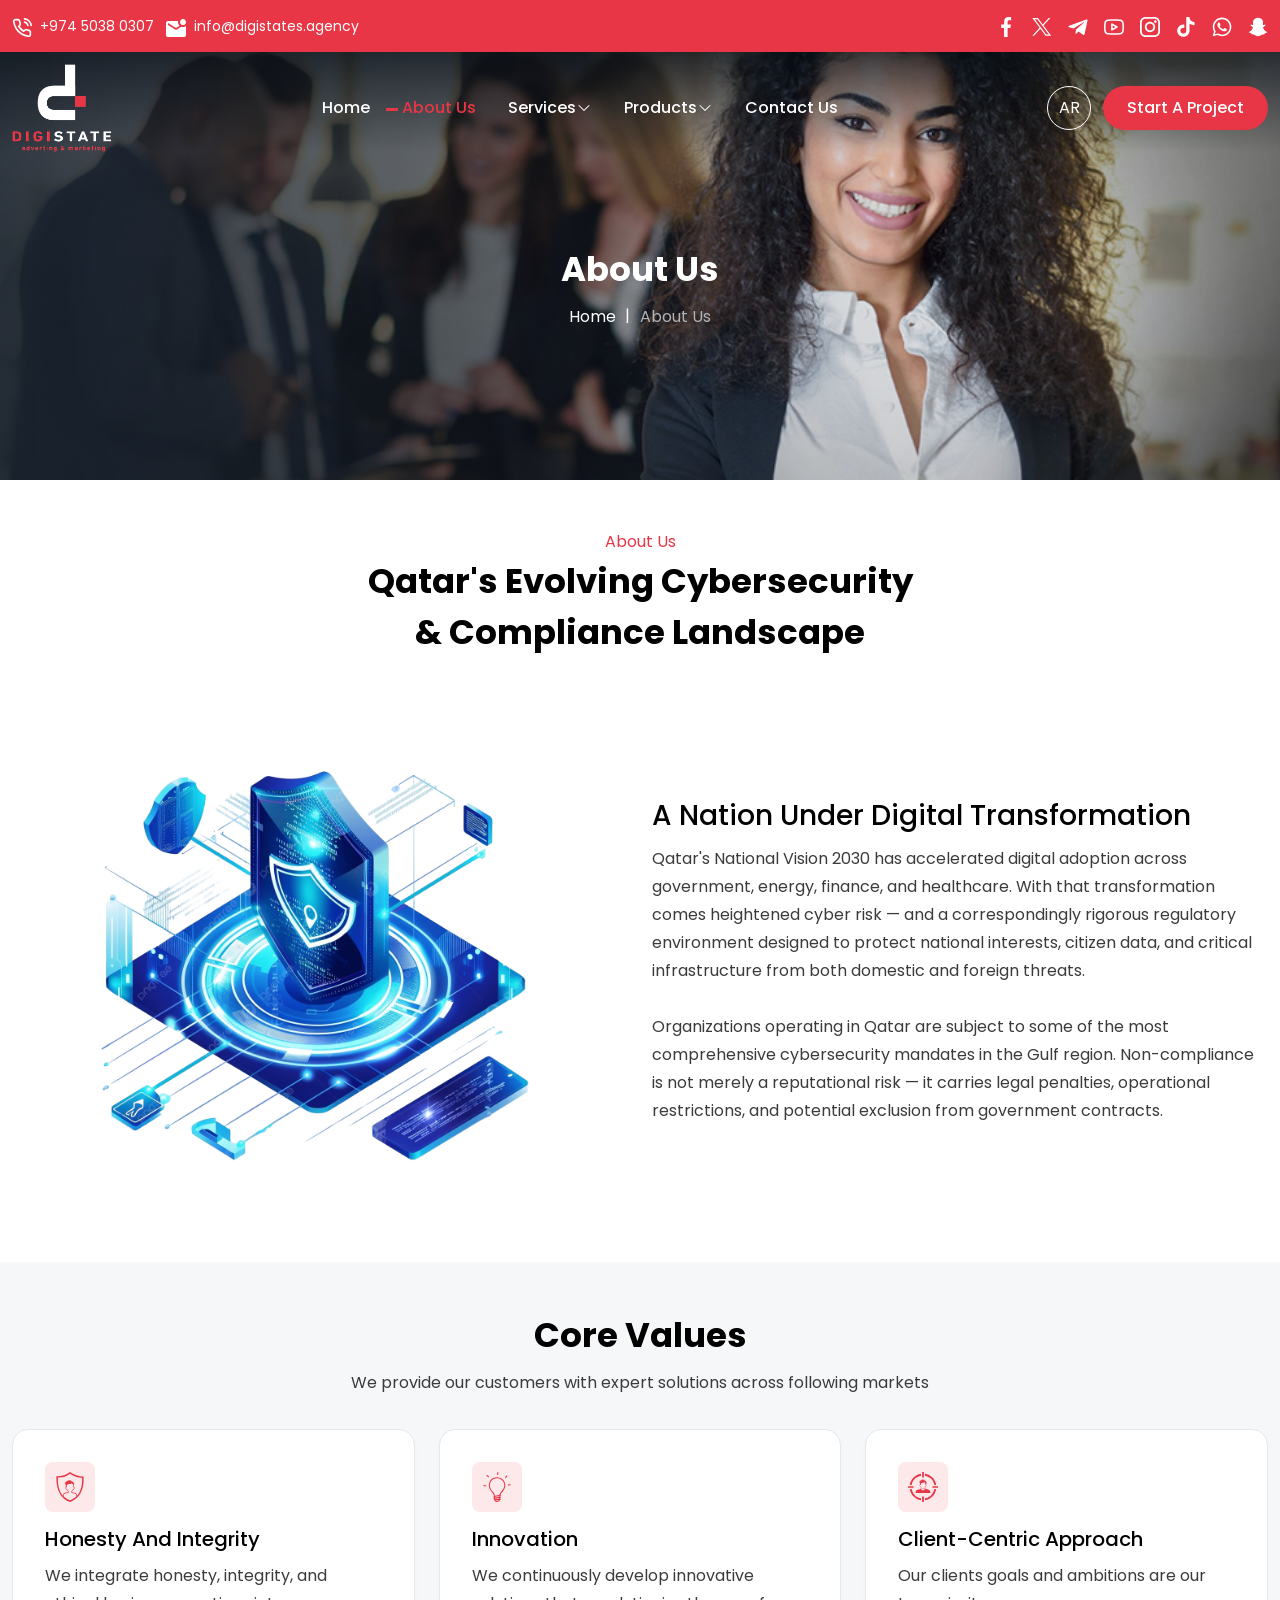
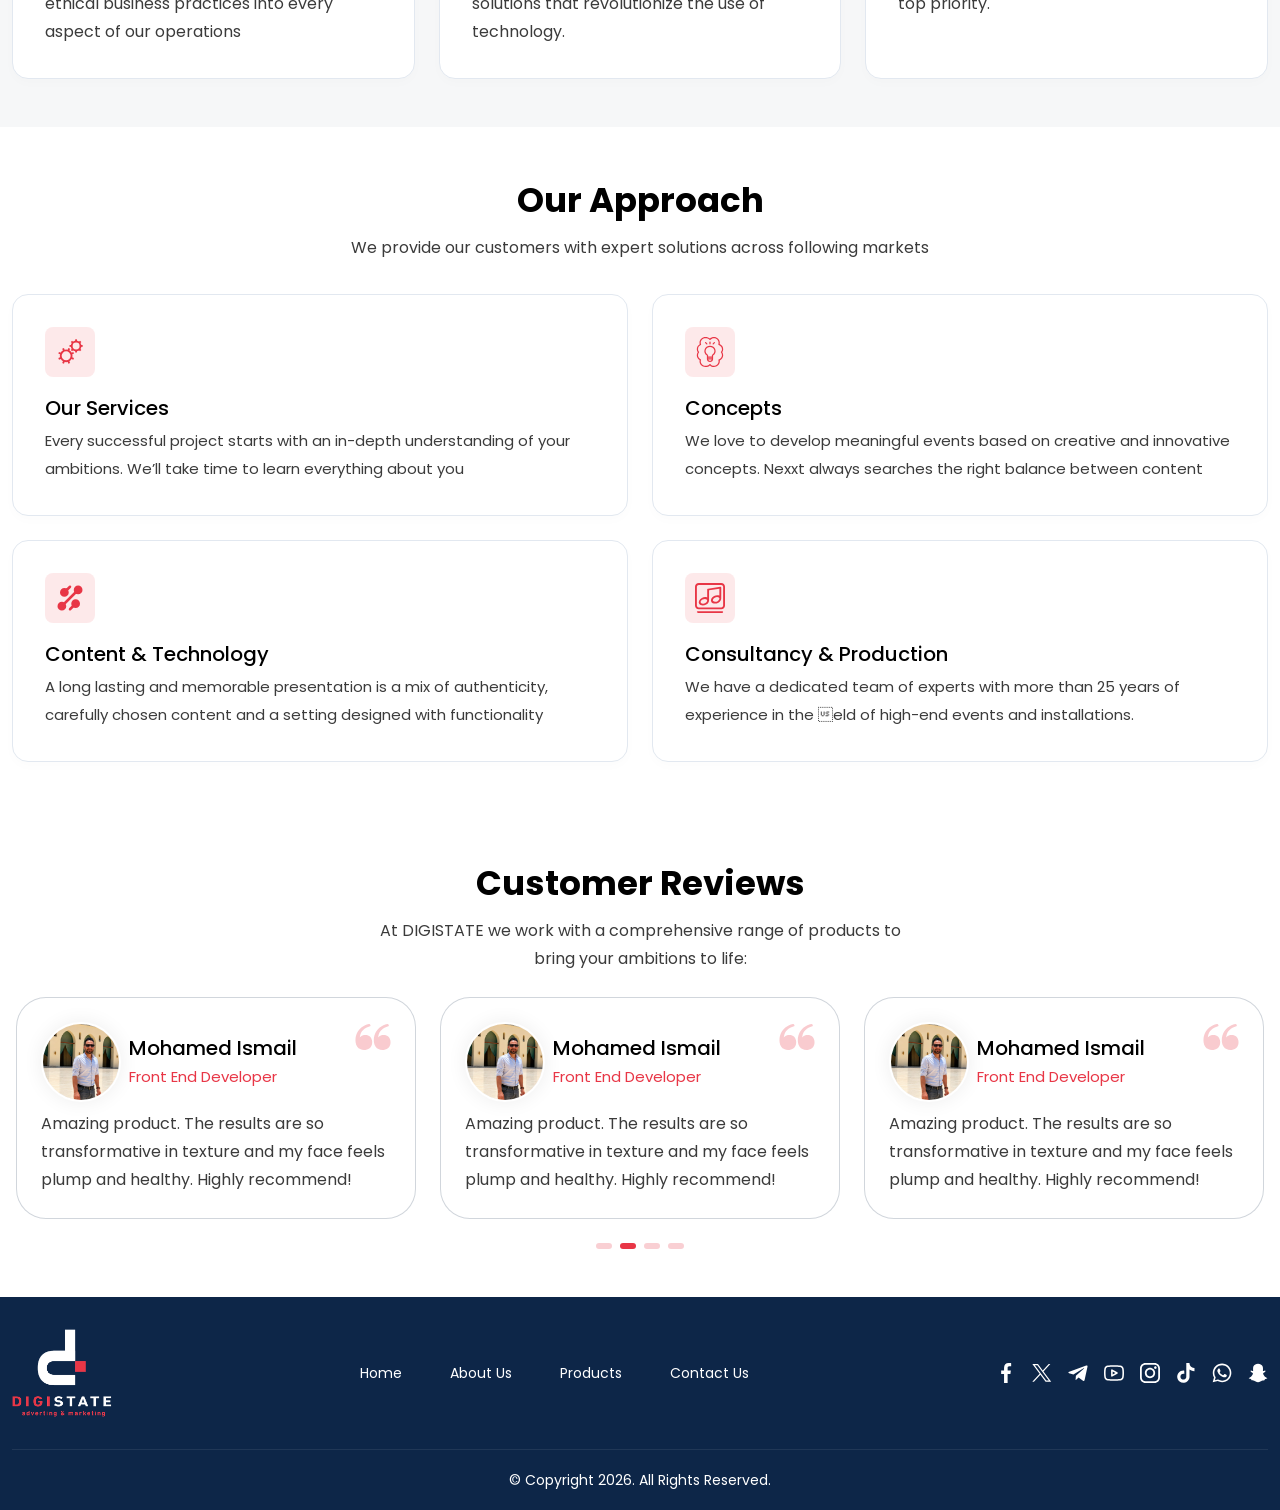
==== aboutus.html @ 2671a086 "fix style" ====
<!DOCTYPE html>
<html lang="en">

<head>
    <meta charset="UTF-8">
    <meta name="viewport" content="width=device-width, initial-scale=1.0">
    <meta name="description" content="Digistates is a full-service agency providing audio, display, AR/VR, and transformative digital solutions to drive brand growth.">
    <title>CyberSecurity </title>
    <link rel="stylesheet" href="css/bootstrap.min.css">
    <link rel="stylesheet" href="css/home.css">
    <link rel="stylesheet" href="css/animate.min.css">
    <!-- <link rel="stylesheet" href="css/home-rtl.css"> -->
    <link rel="icon" href="images/logos/favicon.png" type="image/png">
    <link href="https://fonts.googleapis.com/css2?family=Poppins:ital,wght@0,100;0,200;0,300;0,400;0,500;0,600;0,700;0,800;0,900;1,100;1,200;1,300;1,400;1,500;1,600;1,700;1,800;1,900&display=swap" rel="stylesheet">
</head>

<body>



    <header class="header customheader">
        <div class="minheader">
            <div class="container">

                <div class="cont-media">
                    <div class="media">
                        <svg width="20" height="20" viewBox="0 0 20 20" fill="none" xmlns="http://www.w3.org/2000/svg"> <g clip-path="url(#clip0_2002_94)"> <path d="M12.5417 4.16667C13.3556 4.32547 14.1037 4.72355 14.6901 5.30995C15.2765 5.89635
                        15.6745 6.64439 15.8333 7.45834M12.5417 0.833336C14.2327 1.0212 15.8097 1.77848 17.0135 2.98084C18.2174 4.1832 18.9767 5.75918 19.1667 7.45M18.3333 14.1V16.6C18.3343 16.8321 18.2867 17.0618 18.1938 17.2745C18.1008 17.4871 17.9644 17.678
                        17.7934 17.8349C17.6224 17.9918 17.4205 18.1112 17.2006 18.1856C16.9808 18.2599 16.7478 18.2876 16.5167 18.2667C13.9524 17.988 11.4892 17.1118 9.325 15.7083C7.31152 14.4289 5.60445 12.7218 4.325 10.7083C2.91665 8.53434 2.0402 6.05916
                        1.76667 3.48334C1.74584 3.25289 1.77323 3.02064 1.84708 2.80136C1.92094 2.58208 2.03964 2.38058 2.19564 2.20969C2.35163 2.0388 2.5415 1.90226 2.75316 1.80877C2.96481 1.71528 3.19362 1.66689 3.425 1.66667H5.925C6.32942 1.66269 6.72149
                        1.8059 7.02813 2.06961C7.33478 2.33332 7.53506 2.69954 7.59167 3.1C7.69719 3.90006 7.89288 4.68561 8.175 5.44167C8.28712 5.73994 8.31139 6.0641 8.24492 6.37574C8.17846 6.68737 8.02405 6.97343 7.8 7.2L6.74167 8.25834C7.92796 10.3446
                        9.65538 12.072 11.7417 13.2583L12.8 12.2C13.0266 11.9759 13.3126 11.8215 13.6243 11.7551C13.9359 11.6886 14.2601 11.7129 14.5583 11.825C15.3144 12.1071 16.0999 12.3028 16.9 12.4083C17.3048 12.4654 17.6745 12.6693 17.9388 12.9812C18.2031
                        13.2932 18.3435 13.6913 18.3333 14.1Z" stroke="white" stroke-width="1.66667" stroke-linecap="round" stroke-linejoin="round"></path> </g> <defs> <clipPath id="clip0_2002_94"> <rect width="20" height="20" fill="white"></rect> </clipPath> </defs> </svg>
                        <div class="contant"><a href="#">+974 5038 0307</a></div>
                    </div>
                    <!-- End media -->
                    <div class="media">
                        <svg width="20" height="18" viewBox="0 0 20 18" fill="none" xmlns="http://www.w3.org/2000/svg">
                        <path d="M17 6C16.1667 6 15.4583 5.70833 14.875 5.125C14.2917 4.54167 14 3.83333 14 3C14 2.16667 14.2917 1.45833 14.875 0.875C15.4583 0.291667 16.1667 0 17 0C17.8333 0 18.5417 0.291667 19.125 0.875C19.7083 1.45833 20 2.16667
                        20 3C20 3.83333 19.7083 4.54167 19.125 5.125C18.5417 5.70833 17.8333 6 17 6ZM2 18C1.45 18 0.979167 17.8042 0.5875 17.4125C0.195833 17.0208 0 16.55 0 16V4C0 3.45 0.195833 2.97917 0.5875 2.5875C0.979167 2.19583 1.45 2 2 2H12.1C12.0333
                        2.33333 12 2.66667 12 3C12 3.33333 12.0333 3.66667 12.1 4C12.2167 4.53333 12.4083 5.02917 12.675 5.4875C12.9417 5.94583 13.2667 6.35 13.65 6.7L10 9L2 4V6L10 11L15.275 7.7C15.5583 7.8 15.8417 7.875 16.125 7.925C16.4083 7.975 16.7 8
                        17 8C17.5333 8 18.0583 7.91667 18.575 7.75C19.0917 7.58333 19.5667 7.33333 20 7V16C20 16.55 19.8042 17.0208 19.4125 17.4125C19.0208 17.8042 18.55 18 18 18H2Z" fill="white"></path>
                        </svg>
                        <div class="contant"><a href="mailto:"> info@digistates.agency</a></div>
                    </div>
                    <!-- End media -->
                </div>
                <!-- ENd cont-media -->

                <nav class="social">
                    <a class="icon-facebook" href="#" target="_blank" title="Facebook">
                        <svg id="Bold" enable-background="new 0 0 24 24" viewBox="0 0 24 24" xmlns="http://www.w3.org/2000/svg">
                            <path d="m15.997 3.985h2.191v-3.816c-.378-.052-1.678-.169-3.192-.169-3.159 0-5.323 1.987-5.323 5.639v3.361h-3.486v4.266h3.486v10.734h4.274v-10.733h3.345l.531-4.266h-3.877v-2.939c.001-1.233.333-2.077 2.051-2.077z"></path>
                        </svg>
                    </a>
                    <a class="icon-twitter" href="#" target="_blank" title="Twitter">
                        <svg xmlns="http://www.w3.org/2000/svg" width="20" height="19" viewBox="0 0 20 19">
                       <path d="M0.328568 0.568085L7.64408 10.3494L0.282471 18.3021H1.9394L8.38463 11.3393L13.592 18.3021H19.2302L11.503 7.97074L18.3551 0.568085H16.6982L10.7627 6.98053L5.96679 0.568085H0.328568ZM2.76517 1.78845H5.35533L16.7933 17.0818H14.2031L2.76517
                        1.78845Z"></path>
                      </svg>
                    </a>
                    <a class="icon-telegram" href="#" target="_blank" title="Telegram">
                        <svg xmlns="http://www.w3.org/2000/svg" width="23" height="19" viewBox="0 0 23 19" fill="none">
                          <path d="M9.07065 12.5706L8.70651 17.5775C9.22789 17.5775 9.45409 17.3568 9.72582 17.0947L12.1741 14.8133L17.25 18.4368C18.1796 18.9416 18.8362 18.6754 19.0858 17.6023L22.4169 2.38571C22.7148 1.04226 21.9217 0.518121 21.0141
                        0.846398L1.43614 8.15539C0.0995856 8.66159 0.120275 9.38711 1.20855 9.71677L6.21409 11.234L17.8403 4.14158C18.3865 3.78848 18.8845 3.98434 18.4748 4.33744L9.07065 12.5706Z" fill="white"></path>
                        </svg>
                    </a>
                    <a class="icon-youtube" href="#" target="_blank" title="Youtube">
                        <svg id="Layer_1" enable-background="new 0 0 511.982 511.982" viewBox="0 0 511.982 511.982" xmlns="http://www.w3.org/2000/svg">
                            <path d="m341.885 238.36-130-74c-6.188-3.524-13.787-3.488-19.946.091-6.158 3.581-9.947 10.167-9.947 17.29v148c0 7.123 3.789 13.709 9.947 17.29 6.159 3.58 13.757 3.616 19.946.091l130-74c13.396-7.478 13.392-27.287 0-34.762zm-119.894
                        56.984v-79.205l69.571 39.603zm282.306-145.855c-6.503-45.918-43.306-81.146-89.5-85.668-36.489-3.572-93.661-7.83-158.806-7.83s-122.316 4.258-158.806 7.83c-46.194 4.521-82.997 39.75-89.5 85.667-10.247 72.73-10.247 140.276 0 213.005 6.503
                        45.918 43.306 81.146 89.5 85.668 36.489 3.572 93.661 7.83 158.806 7.83s122.316-4.258 158.806-7.83c46.194-4.521 82.997-39.75 89.5-85.667 10.247-72.73 10.247-140.276 0-213.005zm-39.606 207.397c-3.906 27.584-26.025 48.747-53.791 51.465-35.604
                        3.486-91.379 7.641-154.909 7.641s-119.306-4.154-154.909-7.641c-27.766-2.718-49.885-23.881-53.791-51.466-4.844-34.203-7.3-68.148-7.3-100.894s2.456-66.69 7.3-100.895c3.906-27.584 26.025-48.747 53.791-51.465 35.604-3.486 91.379-7.641
                        154.909-7.641s119.306 4.154 154.909 7.641c27.766 2.718 49.885 23.881 53.791 51.466 9.722 69.018 9.722 132.771 0 201.789z"></path>
                        </svg>
                    </a>
                    <a class="icon-instagram" href="#" target="_blank" title="Instagram">
                        <svg width="20" height="20" viewBox="0 0 20 20" xmlns="http://www.w3.org/2000/svg">
                        <path d="M14.4805 0H5.51913C2.47588 0 0 2.476 0 5.51924V14.4806C0 17.524 2.47588 19.9999 5.51913 19.9999H14.4805C17.524 19.9999 19.9999 17.5239 19.9999 14.4806V5.51924C20 2.476 17.524 0 14.4805 0ZM18.2255 14.4806C18.2255 16.5455
                        16.5455 18.2254 14.4806 18.2254H5.51913C3.45433 18.2255 1.77449 16.5455 1.77449 14.4806V5.51924C1.77449 3.45445 3.45433 1.77449 5.51913 1.77449H14.4805C16.5454 1.77449 18.2254 3.45445 18.2254 5.51924V14.4806H18.2255Z"></path>
                        <path d="M10.0001 4.84668C7.15848 4.84668 4.84668 7.15848 4.84668 10.0001C4.84668 12.8417 7.15848 15.1534 10.0001 15.1534C12.8418 15.1534 15.1536 12.8417 15.1536 10.0001C15.1536 7.15848 12.8418 4.84668 10.0001 4.84668ZM10.0001
                        13.3788C8.13705 13.3788 6.62117 11.8631 6.62117 10C6.62117 8.13681 8.13693 6.62105 10.0001 6.62105C11.8634 6.62105 13.3791 8.13681 13.3791 10C13.3791 11.8631 11.8632 13.3788 10.0001 13.3788Z"></path>
                        <path d="M15.3696 3.3418C15.0278 3.3418 14.6919 3.48021 14.4505 3.72272C14.2078 3.96405 14.0684 4.30002 14.0684 4.64309C14.0684 4.98509 14.208 5.32094 14.4505 5.56345C14.6918 5.80478 15.0278 5.94438 15.3696 5.94438C15.7127 5.94438
                        16.0475 5.80478 16.29 5.56345C16.5325 5.32094 16.6709 4.98497 16.6709 4.64309C16.6709 4.30002 16.5325 3.96405 16.29 3.72272C16.0487 3.48021 15.7127 3.3418 15.3696 3.3418Z"></path>
                        </svg>
                    </a>
                    <a class="icon-tiktok" href="#" target="_blank" title="TikTok">
                        <svg xmlns="http://www.w3.org/2000/svg" width="19" height="21" viewBox="0 0 19 21">
                          <path d="M15.2509 4.22836C14.2481 3.47112 13.5267 2.36077 13.2729 1.08353C13.2095 0.766283 13.1764 0.440764 13.1722 0.105591H9.79989V9.32217L9.79568 14.3705C9.79568 15.7208 8.91711 16.8656 7.69918 17.267C7.3447 17.3843 6.9626
                        17.4394 6.56535 17.4187C6.05777 17.3912 5.5819 17.2367 5.16811 16.9898C4.28948 16.4643 3.69228 15.5098 3.67573 14.4174C3.6509 12.7111 5.03016 11.3194 6.73499 11.3194C7.07292 11.3194 7.39568 11.3746 7.69775 11.4739V8.04906C7.37913 8.00217
                        7.05367 7.97734 6.72539 7.97734C4.85918 7.97734 3.11295 8.75389 1.86605 10.1511C0.922602 11.2077 0.357056 12.5553 0.26878 13.9677C0.154297 15.8243 0.834285 17.5898 2.15153 18.8919C2.34463 19.0822 2.5488 19.2601 2.76121 19.4243C3.89087
                        20.2932 5.2716 20.7636 6.72539 20.7636C7.05367 20.7636 7.37913 20.7401 7.69775 20.6919C9.05637 20.4919 10.3102 19.8698 11.2992 18.8919C12.5157 17.6905 13.1861 16.0946 13.1944 14.398L13.1764 6.85871C13.7558 7.30561 14.3902 7.67665 15.0716
                        7.96217C16.1295 8.41044 17.2509 8.63665 18.4068 8.63527V5.27664L18.3971 5.27802C17.2164 5.27802 16.1267 4.88767 15.2522 4.22698L15.2509 4.22836Z"></path>
                       </svg>
                    </a>
                    <a class="icon-whatsapp" href="#" target="_blank" title="Whatsapp">
                        <svg width="20" height="20" viewBox="0 0 20 20" xmlns="http://www.w3.org/2000/svg">
                            <path fill-rule="evenodd" clip-rule="evenodd" d="M16.6319 3.34007C14.8778 1.58386 12.5449 0.616264 10.0596 0.615234C4.93836 0.615234 0.770424 4.78306 0.768364 9.90566C0.767677 11.5432 1.19546 13.1417 2.00856 14.5507L0.69043
                        19.3652L5.61585 18.0732C6.97301 18.8135 8.50091 19.2036 10.0558 19.2041H10.0597C15.1804 19.2041 19.3488 15.0359 19.3507 9.9131C19.3517 7.43042 18.3862 5.09617 16.6319 3.34007ZM10.0596 17.635H10.0564C8.67074 17.6344 7.31175 17.262 6.12592
                        16.5586L5.84405 16.3911L2.92123 17.1579L3.70137 14.3082L3.51769 14.016C2.74464 12.7865 2.33643 11.3654 2.33712 9.90623C2.33872 5.64846 5.80308 2.18445 10.0627 2.18445C12.1254 2.18513 14.0643 2.98943 15.5223 4.44912C16.9803 5.90881
                        17.7828 7.84904 17.7821 9.91253C17.7802 14.1706 14.3161 17.635 10.0596 17.635ZM14.2955 11.8513C14.0634 11.735 12.922 11.1736 12.7091 11.096C12.4965 11.0185 12.3415 10.9799 12.1869 11.2122C12.0321 11.4445 11.5873 11.9675 11.4518 12.1224C11.3163
                        12.2773 11.181 12.2968 10.9488 12.1805C10.7166 12.0644 9.96861 11.8191 9.08181 11.0282C8.39173 10.4126 7.92584 9.6524 7.79034 9.42009C7.65508 9.18754 7.7892 9.07402 7.8922 8.9463C8.14351 8.63422 8.39516 8.30704 8.47253 8.1522C8.55
                        7.99724 8.51121 7.86163 8.45307 7.74547C8.39516 7.62932 7.93088 6.48662 7.73747 6.02165C7.54887 5.56915 7.35764 5.63026 7.21505 5.62317C7.07978 5.61642 6.92494 5.61504 6.7701 5.61504C6.61538 5.61504 6.36384 5.67306 6.15098 5.90561C5.93823
                        6.13804 5.33856 6.6996 5.33856 7.84229C5.33856 8.98498 6.17043 10.0889 6.28648 10.2438C6.40252 10.3988 7.92355 12.7437 10.2523 13.7492C10.8062 13.9886 11.2386 14.1313 11.5758 14.2383C12.132 14.415 12.6379 14.39 13.038 14.3303C13.4841
                        14.2636 14.4114 13.7686 14.6051 13.2264C14.7985 12.6841 14.7985 12.2193 14.7403 12.1224C14.6824 12.0256 14.5276 11.9675 14.2955 11.8513Z"></path>
                        </svg>
                    </a>
                    <a class="icon-snapchat" href="#" target="_blank" title="Snapchat">
                        <svg xmlns="http://www.w3.org/2000/svg" width="20" height="21" viewBox="0 0 20 21">
                          <path d="M19.4118 15.6792C16.026 14.0203 15.4862 11.459 15.4622 11.269C15.4333 11.0389 15.4003 10.858 15.6511 10.6239C15.893 10.3977 16.9661 9.72544 17.2638 9.51511C17.7559 9.16682 17.9727 8.8191 17.813 8.39165C17.7013 8.09595
                        17.4292 7.98456 17.1427 7.98456C17.0522 7.98483 16.9621 7.99508 16.8738 8.01509C16.3331 8.13382 15.808 8.40805 15.5042 8.48212C15.4676 8.49165 15.4301 8.49676 15.3925 8.49738C15.2304 8.49738 15.169 8.42445 15.1846 8.22712C15.2227 7.62891
                        15.3031 6.46135 15.2098 5.37067C15.0818 3.87007 14.6036 3.12657 14.0367 2.46899C13.7624 2.15011 12.4887 0.780121 10.0308 0.780121C7.57285 0.780121 6.30087 2.15011 6.02826 2.46504C5.45959 3.12261 4.98196 3.86612 4.85516 5.36671C4.76186
                        6.45739 4.84565 7.62439 4.88029 8.22316C4.89146 8.41087 4.83448 8.49343 4.67248 8.49343C4.63478 8.49276 4.59728 8.48765 4.56076 8.47816C4.25743 8.40409 3.73233 8.12987 3.19158 8.01113C3.10337 7.99112 3.01328 7.98087 2.92287 7.9806C2.63519
                        7.9806 2.36425 8.09369 2.25253 8.38769C2.09278 8.81514 2.30839 9.16286 2.80221 9.51117C3.09997 9.7215 4.17307 10.3932 4.41496 10.6199C4.66523 10.854 4.63282 11.0349 4.60378 11.2651C4.57975 11.4579 4.03957 14.0192 0.654318 15.6752C0.456007
                        15.7724 0.118599 15.9784 0.713532 16.3108C1.64755 16.8331 2.26929 16.7773 2.7525 17.0922C3.16253 17.3596 2.92009 17.9363 3.21839 18.1444C3.58485 18.4004 4.66801 18.1262 6.06737 18.5938C7.24047 18.9851 7.95328 20.0905 10.0336 20.0905C12.1139
                        20.0905 12.8474 18.98 13.9998 18.5938C15.3963 18.1262 16.4817 18.4004 16.8487 18.1444C17.1465 17.9363 16.9046 17.3596 17.3147 17.0922C17.7978 16.7773 18.4191 16.8331 19.3536 16.3108C19.9475 15.9822 19.61 15.7764 19.4118 15.6792Z"></path>
                       </svg>
                    </a>
                </nav>

            </div>
        </div>
        <!-- ENd  -->
        <div class="container pad">
            <div class="logo">
                <a href="index.html" title=""> <img loading="lazy" src="images/logos/logo-wight.png" alt="Digistates Agency Logo" width="193" height="169"></a>
            </div>
            <!-- End logo -->
            <span class="overlay"></span>
            <nav class="navbar" id="navbar">
                <span class="cancel">
                    <svg width="10" height="10" viewBox="0 0 12 12"  xmlns="http://www.w3.org/2000/svg">
                        <path d="M6.66271 6.00002L11.8625 0.800231C12.0455 0.617161 12.0455 0.320349 11.8625 0.137303C11.6794 -0.0457441 11.3826 -0.0457675 11.1995 0.137303L5.99975 5.33709L0.799987 0.137303C0.616917 -0.0457675 0.320105 -0.0457675 0.137058 0.137303C-0.0459882 0.320373 -0.0460117 0.617185 0.137058 0.800231L5.33682 6L0.137058 11.1998C-0.0460117 11.3829 -0.0460117 11.6797 0.137058 11.8627C0.228582 11.9542 0.348558 12 0.468535 12C0.588511 12 0.708464 11.9542 0.800011 11.8627L5.99975 6.66295L11.1995 11.8627C11.291 11.9542 11.411 12 11.531 12C11.651 12 11.7709 11.9542 11.8625 11.8627C12.0455 11.6796 12.0455 11.3828 11.8625 11.1998L6.66271 6.00002Z" fill="#fff"></path>
                    </svg>
                </span>
                <div class="logo">
                    <a href="index.html" title=""> <img loading="lazy" src="images/logos/logo-wight.png" alt="Digistates Agency Logo" width="193" height="169"></a>
                </div>
                <!-- End logo -->

                <ul class="menu" id="menu">
                    <li class="menu-item ">
                        <a class="menu-link" href="index.html" title="">Home</a>
                    </li>
                    <li class="menu-item activelink">
                        <a class="menu-link" href="aboutus.html" title=""> About Us</a>
                    </li>
                    <li class="menu-item menu-dropdown ">
                        <a class="menu-link" data-toggle="submenu" title="">
                            Services 
                            <svg xmlns="http://www.w3.org/2000/svg" viewBox="0 0 24 24" fill="currentColor" aria-hidden="true" data-slot="icon" color="var(--token-4e9ee025-4d41-457f-b60b-4d48970c270e, rgb(128, 133, 143))" ><path fill-rule="evenodd" d="M12.53 16.28a.75.75 0 0 1-1.06 0l-7.5-7.5a.75.75 0 0 1 1.06-1.06L12 14.69l6.97-6.97a.75.75 0 1 1 1.06 1.06l-7.5 7.5Z" clip-rule="evenodd"></path></svg>
                        </a>
                        <div class="submenu">
                            <a href="cybersecurity.html"> Cybersecurity & Regulatory</a>
                            <a href="cybersecurity.html"> Cybersecurity & Regulatory</a>
                            <a href="cybersecurity.html"> Cybersecurity & Regulatory</a>
                            <a href="cybersecurity.html"> Cybersecurity & Regulatory</a>
                        </div>
                    </li>
                    <li class="menu-item menu-dropdown">
                        <a class="menu-link" data-toggle="submenu" title="">
                            Products 
                            <svg xmlns="http://www.w3.org/2000/svg" viewBox="0 0 24 24" fill="currentColor" aria-hidden="true" data-slot="icon" color="var(--token-4e9ee025-4d41-457f-b60b-4d48970c270e, rgb(128, 133, 143))" ><path fill-rule="evenodd" d="M12.53 16.28a.75.75 0 0 1-1.06 0l-7.5-7.5a.75.75 0 0 1 1.06-1.06L12 14.69l6.97-6.97a.75.75 0 1 1 1.06 1.06l-7.5 7.5Z" clip-rule="evenodd"></path></svg>
                        </a>
                        <div class="submenu">
                            <a href="products-inner.html">Audio</a>
                            <a href="products-inner.html"> Display</a>
                            <a href="products-inner.html">Network and control </a>
                            <a href="products-inner.html">AR/VR</a>
                            <a href="products-inner.html"> Video</a>
                            <a href="products-inner.html">Light</a>
                            <a href="products-inner.html">Interactive </a>
                            <a href="products-inner.html">Rigging & Mechanics </a>
                        </div>
                    </li>
                    <li class="menu-item ">
                        <a class="menu-link" href="contactus.html" title="">  contact us</a>
                    </li>
                </ul>
            </nav>
            <nav class="actions">
                <a href="ar/index.html" class="language"> AR</a>
                <!-- End language -->
                <div class="burger" id="burger">
                    <span class="burger-line"></span>
                    <span class="burger-line"></span>
                    <span class="burger-line"></span>
                </div>
                <!-- End burger -->
                <a class="bottom" href="contactus.html">Start a Project </a>
            </nav>
            <!-- End actions -->
        </div>
        <!-- ENd container -->

    </header>
    <!-- End header -->

    <main>

        <section class="map-back">
            <img loading="lazy" src="images/products/pr-5.webp" alt="Digistates" width="1200" height="400">
            <div class="container">
                <h1 class="title wow animate__animated animate__fadeInUp" data-wow-delay="0.5s" data-wow-duration="1.5s"> about us </h1>
                <ul class="maplink wow animate__animated animate__fadeInUp" data-wow-delay="0.5s" data-wow-duration="1.5s">
                    <li><a href="index.html">Home</a></li>
                    <li>about us</li>
                </ul>
            </div>
        </section>
        <!-- End map-back -->

        <section class="site-cyber">
            <div class="container">
                <div class="text-center  wow animate__animated animate__fadeInUp" data-wow-delay="0.5s" data-wow-duration="1.5s">
                    <span class="slogin"> About Us</span>
                </div>
                <h2 class="title text-center wow animate__animated animate__fadeInUp" data-wow-delay="0.5s" data-wow-duration="1.5s"> Qatar's Evolving Cybersecurity <br> & Compliance Landscape</h2>

                <div class="rowbox">
                    <div class="photo wow animate__animated animate__fadeInLeft" data-wow-delay="0.5s" data-wow-duration="1.5s">
                        <img loading="lazy" src="images/pngtree-cyber.png" alt="About Digistates Agency" width="600" height="400">
                    </div>
                    <!-- End photo -->
                    <div class="item wow animate__animated animate__fadeInRight" data-wow-delay="0.5s" data-wow-duration="1.5s">
                        <h2 class="title">A Nation Under Digital Transformation </h2>
                        <p>
                            Qatar's National Vision 2030 has accelerated digital adoption across government, energy, finance, and healthcare. With that transformation comes heightened cyber risk — and a correspondingly rigorous regulatory environment designed to protect national
                            interests, citizen data, and critical infrastructure from both domestic and foreign threats.
                            <br><br> Organizations operating in Qatar are subject to some of the most comprehensive cybersecurity mandates in the Gulf region. Non-compliance is not merely a reputational risk — it carries legal penalties, operational restrictions,
                            and potential exclusion from government contracts.
                        </p>
                    </div>
                </div>
                <!-- ENd rowbox -->
            </div>
            <!-- End container -->
        </section>
        <!-- End services-item -->

        <section class="values-section">
            <div class="container">
                <h2 class="title text-center wow animate__animated animate__fadeInUp" data-wow-delay="0.5s" data-wow-duration="1.5s">core values</h2>
                <p class="text text-center mt-2 wow animate__animated animate__fadeInUp" data-wow-delay="0.5s" data-wow-duration="1.5s">We provide our customers with expert solutions across following markets</p>

                <div class="target-grid">
                    <!-- Card 1 -->
                    <div class="target-card wow animate__animated animate__fadeInUp" data-wow-delay="0.5s" data-wow-duration="1.5s">
                        <div class="card-icon">
                            <svg version="1.1" id="Layer_1" xmlns="http://www.w3.org/2000/svg" xmlns:xlink="http://www.w3.org/1999/xlink" x="0px" y="0px" viewBox="0 0 112.09 122.88" style="enable-background:new 0 0 112.09 122.88" xml:space="preserve"><style type="text/css">.st0{fill-rule:evenodd;clip-rule:evenodd;}</style><g><path class="st0" d="M55.85,0c20.92,13.23,39.76,19.51,55.99,18.03c2.85,57.24-18.29,90.77-55.77,104.85 C19.89,109.69-1.51,77.61,0.08,17.15C19.11,18.15,37.78,14.04,55.85,0L55.85,0z M34.01,46.1c9.86-10.88,21.24-16.79,29.77-7.11 c2.24,0.11,4.24,0.85,5.91,2.42c3.51,3.3,4.05,9.47,2.45,14.37v4.28c1.09,0.72,1.79,2.05,2.11,3.58c0.21,0.98,0.26,2.07,0.16,3.1 c-0.11,1.07-0.37,2.09-0.8,2.94c-0.61,1.21-1.54,2.05-2.8,2.24c-1.23,1.31-2.44,2.72-3.51,4.07c-1.18,1.48-2.19,2.89-2.89,4.04 c-0.54,0.89-0.37,1.47-0.17,2.13c0.09,0.33,0.2,0.68,0.26,1.05c2.16,0.46,4.11,0.83,5.86,1.17c9.75,1.82,13.61,2.55,14.41,12.47 c14.78-16.24,22.32-40.46,20.67-73.78C91.1,24.35,74.4,18.81,55.88,7.1v0.04c-16,12.42-32.52,16.08-49.37,15.19 c-0.91,34.57,6.69,58.64,20.8,74.49c0.8-9.89,4.65-10.62,14.41-12.44c1.76-0.33,3.74-0.7,5.9-1.17c0.08-0.29,0.17-0.56,0.27-0.82 c0.23-0.64,0.45-1.27-0.21-2.34c-0.7-1.15-1.71-2.56-2.89-4.04c-1.07-1.35-2.28-2.76-3.51-4.07c-1.26-0.19-2.19-1.03-2.8-2.24 c-0.42-0.83-0.69-1.87-0.8-2.94c-0.09-1.03-0.04-2.12,0.16-3.1c0.32-1.52,1.01-2.85,2.08-3.56l-1.44-0.86 c-0.38-4.28,0.74-11.71-4.48-13.12L34.01,46.1L34.01,46.1z M82.25,99.46c-0.34-10.22-3.47-10.81-12.35-12.48 c-2-0.37-4.28-0.79-6.89-1.39c-0.62-0.13-1.03-0.69-1.03-1.3c0-0.52-0.13-0.97-0.25-1.4c-0.37-1.25-0.69-2.36,0.45-4.24 c0.77-1.27,1.85-2.78,3.07-4.32c1.22-1.54,2.61-3.14,4.03-4.61c0.28-0.3,0.68-0.44,1.06-0.41h0.01c0.37-0.01,0.69-0.33,0.94-0.82 c0.28-0.54,0.45-1.23,0.52-1.97c0.08-0.77,0.03-1.58-0.12-2.31c-0.21-1.02-0.61-1.84-1.17-1.99c-0.61-0.16-1.01-0.7-1.01-1.3v-6.27 l-0.04-0.01c-0.24-1.76-0.7-3.25-1.35-4.48c-0.84-1.05-2.05-1.93-3.63-3.09l-0.17-0.13c-0.33-0.24-0.66-0.48-1.01-0.69 c-5.27,3.42-7.83,2.62-12.08,3.33c-3.86,0.64-6.98,2.07-8.62,4.69v6.65c0,0.64-0.44,1.17-1.03,1.3c-0.53,0.16-0.93,0.97-1.14,1.97 c-0.16,0.73-0.2,1.54-0.12,2.31c0.07,0.74,0.24,1.43,0.52,1.97c0.25,0.49,0.57,0.82,0.94,0.82h0.08c0.38,0,0.74,0.16,0.98,0.41 c1.42,1.48,2.81,3.09,4.03,4.62c1.23,1.54,2.31,3.05,3.07,4.32c1.31,2.15,0.87,3.38,0.45,4.6c-0.12,0.36-0.25,0.7-0.25,1.05 c0,0.68-0.5,1.23-1.14,1.32c-2.57,0.58-4.81,0.99-6.78,1.36c-8.9,1.67-12.02,2.25-12.35,12.53c7.28,7.29,16.09,12.66,26.21,16.35 C66.21,112.04,75.01,106.6,82.25,99.46L82.25,99.46z"/></g></svg>
                        </div>
                        <h3 class="title">Honesty and Integrity</h3>
                        <p>We integrate honesty, integrity, and ethical business practices into every aspect of our operations</p>
                    </div>

                    <!-- Card 2 -->
                    <div class="target-card wow animate__animated animate__fadeInUp" data-wow-delay="0.5s" data-wow-duration="1.5s">
                        <div class="card-icon">
                            <svg version="1.1" id="Layer_1" xmlns="http://www.w3.org/2000/svg" xmlns:xlink="http://www.w3.org/1999/xlink" x="0px" y="0px" viewBox="0 0 113.01 122.88" style="enable-background:new 0 0 113.01 122.88" xml:space="preserve"><g><path d="M44.13,102.06c-1.14,0.03-2.14-0.81-2.3-1.96c-0.17-1.2,0.64-2.31,1.82-2.54c-1.3-7.37-4.85-11.43-8.6-15.72 c-2.92-3.34-5.95-6.81-8.34-11.92c-2.35-5.03-3.64-10.23-3.6-15.63c0.05-5.4,1.42-10.96,4.4-16.71c0.02-0.04,0.04-0.07,0.06-0.11 l0,0c3.91-6.62,9.38-11.04,15.47-13.52c5.11-2.09,10.66-2.8,16.1-2.3c5.42,0.5,10.73,2.2,15.37,4.94 c5.9,3.49,10.75,8.67,13.42,15.21c1.44,3.54,2.42,7.49,2.54,11.82c0.12,4.31-0.62,8.96-2.61,13.88 c-2.66,6.59-6.18,10.68-9.47,14.51c-3.03,3.53-5.85,6.81-7.42,11.84c0.89,0.21,1.59,0.94,1.73,1.9c0.17,1.24-0.7,2.39-1.94,2.56 l-0.77,0.11c-0.14,1.09-0.23,2.26-0.27,3.51l0.25-0.04c1.24-0.17,2.39,0.7,2.56,1.94c0.17,1.24-0.7,2.39-1.94,2.56l-0.78,0.11 c0.01,0.15,0.02,0.3,0.03,0.45l0,0c0.07,0.88,0.08,1.73,0.03,2.54l0.13-0.02c1.25-0.15,2.38,0.74,2.54,1.98 c0.15,1.25-0.74,2.38-1.98,2.54l-1.68,0.21c-1.2,3.11-3.34,5.48-5.87,6.94c-1.74,1.01-3.67,1.59-5.61,1.71 c-1.97,0.12-3.96-0.25-5.78-1.13c-2.08-1.02-3.94-2.71-5.29-5.14c-0.65-0.33-1.13-0.97-1.23-1.75c-0.04-0.31-0.01-0.61,0.07-0.89 c-0.39-1.16-0.68-2.43-0.87-3.83l-0.07,0.01c-1.24,0.17-2.39-0.7-2.56-1.94c-0.17-1.24,0.7-2.39,1.94-2.56l0.54-0.08 C44.19,104.32,44.18,103.16,44.13,102.06L44.13,102.06z M2.18,58.86C1.01,58.89,0.04,57.98,0,56.81c-0.04-1.17,0.88-2.14,2.05-2.18 l8.7-0.3c1.17-0.04,2.14,0.88,2.18,2.05c0.04,1.17-0.88,2.14-2.05,2.18L2.18,58.86L2.18,58.86z M110.68,50.25 c1.16-0.12,2.2,0.73,2.32,1.89c0.12,1.16-0.73,2.2-1.89,2.32l-8.66,0.91c-1.16,0.12-2.2-0.73-2.32-1.89 c-0.12-1.16,0.73-2.2,1.89-2.32L110.68,50.25L110.68,50.25z M94.91,14.78c0.65-0.97,1.96-1.23,2.93-0.58 c0.97,0.65,1.23,1.96,0.58,2.93l-4.84,7.24c-0.65,0.97-1.96,1.23-2.93,0.58c-0.97-0.65-1.23-1.96-0.58-2.93L94.91,14.78 L94.91,14.78z M57.63,2.06c0.03-1.17,1-2.09,2.16-2.06c1.17,0.03,2.09,1,2.06,2.16l-0.22,8.7c-0.03,1.17-1,2.09-2.16,2.06 c-1.17-0.03-2.09-1-2.06-2.16L57.63,2.06L57.63,2.06z M13.88,15.53c-0.86-0.8-0.9-2.14-0.11-2.99c0.8-0.86,2.14-0.9,2.99-0.11 l6.37,5.94c0.86,0.8,0.9,2.14,0.11,2.99c-0.8,0.86-2.14,0.9-2.99,0.11L13.88,15.53L13.88,15.53z M47.88,96.95l18.49-2.63 c1.59-6.7,5.05-10.73,8.8-15.08c3.08-3.58,6.36-7.4,8.76-13.34c1.76-4.35,2.41-8.43,2.31-12.19c-0.1-3.75-0.96-7.21-2.24-10.34 c-2.3-5.63-6.51-10.11-11.65-13.15c-4.11-2.43-8.8-3.94-13.59-4.37c-4.77-0.44-9.64,0.19-14.13,2.02 c-5.26,2.15-9.99,5.97-13.39,11.72c-2.64,5.12-3.86,10.02-3.9,14.73c-0.04,4.74,1.11,9.33,3.2,13.8c2.13,4.56,4.97,7.8,7.69,10.92 C42.47,83.9,46.48,88.49,47.88,96.95L47.88,96.95z M65.62,99.02l-17.27,2.45c0.05,1.1,0.07,2.25,0.05,3.47l17.05-2.42 C65.47,101.29,65.52,100.12,65.62,99.02L65.62,99.02z M48.49,109.52c0.12,0.92,0.3,1.76,0.53,2.54l16.55-2.04 c0.11-0.86,0.13-1.77,0.05-2.74l0,0l0-0.02l-0.01-0.17L48.49,109.52L48.49,109.52z M51.37,116.36c0.64,0.67,1.35,1.19,2.1,1.55 c1.15,0.56,2.42,0.79,3.67,0.72c1.29-0.08,2.57-0.47,3.74-1.15c1.1-0.64,2.09-1.53,2.88-2.65L51.37,116.36L51.37,116.36z"/></g></svg>
                        </div>
                        <h3 class="title">Innovation</h3>
                        <p> We continuously develop innovative solutions that revolutionize the use of technology.</p>
                    </div>

                    <!-- Card 3 -->
                    <div class="target-card wow animate__animated animate__fadeInUp" data-wow-delay="0.5s" data-wow-duration="1.5s">
                        <div class="card-icon">
                            <svg xmlns="http://www.w3.org/2000/svg" shape-rendering="geometricPrecision" text-rendering="geometricPrecision" image-rendering="optimizeQuality" fill-rule="evenodd" clip-rule="evenodd" viewBox="0 0 512 512"><path fill-rule="nonzero" d="M289.61 30.59c49.47 7.32 93.77 30.53 127.52 64.28 33.76 33.75 56.97 78.05 64.29 127.52h-31.37c-7.03-40.91-26.69-77.51-54.81-105.63-28.12-28.12-64.72-47.77-105.63-54.81V30.59zm-99.14 140.53c30.89-38.17 66.49-58.93 93.23-24.98 30.71 1.62 43.89 48.25 22.75 71.25 1.52-.02 2.94.29 4.18.96 1.61.88 2.83 2.31 3.45 4.35.62 1.99.62 4.58-.25 7.79l-.14.41c-.36 1.08-.69 2.5-1.03 3.96-1.41 6.14-2.97 12.89-9.97 12.52l-1.11-.12c-.26 12.69-6.46 18.54-14.58 26.16 2.18 3.18 4.36 6.38 6.97 9.34l.01-.02c13.72 12.36 49.09 14.83 64.21 23.27 4.78 2.66 9.1 6.05 12.57 10.64 8.69 11.48 10.1 20.5 11.84 34.35.23.94.36 1.9.36 2.87 0 1.91-1.55 3.46-3.45 3.46H132.49c-1.9 0-3.45-1.55-3.45-3.46 0-.98.14-1.96.37-2.91 1.75-13.82 3.15-22.85 11.83-34.31 3.48-4.59 7.8-7.98 12.57-10.64 14.64-8.17 47.94-10.75 62.83-22.12.93-1.58 1.89-3.58 2.82-5.7 1.2-2.75 2.34-5.69 3.27-8.23-5.9-5.47-10.44-11.39-11.46-22.66l-.71.02c-1.64-.02-3.22-.4-4.69-1.24-3.25-1.85-5.03-5.39-5.9-9.43-1.09-5.12-.72-11.2-.2-15.04l.21-.75c1.14-3.19 2.57-4.91 4.37-5.64-.82-15.24 1.76-39.37-13.88-44.1zm92.66 105.97c-8.03 7.48-16.78 11.11-25.66 11.12-9.29 0-18.61-3.98-27.27-11.69l-3.05-2.67-.2-.16c-.8 2.14-1.71 4.42-2.67 6.61-1.3 2.96-2.69 5.74-4.04 7.77 14.58 29.56 57.68 30.59 71.65.17-3.51-3.56-6.17-7.36-8.76-11.15zm-3.58-102.36c-7.03 7.09-14.48 9.13-21.78 9.77-2.16.39-4.27.65-6.37.91-7 .86-14 1.73-23.27 8.14-4.41 3.05-7.34 6.74-8.83 11.03-1.52 4.35-1.61 9.45-.34 15.24.12.55.09 1.15-.12 1.72a3.061 3.061 0 0 1-3.93 1.82l-3.57-1.31c-2.88-1-4.68-1.32-5.54.73-.44 3.35-.72 8.43.17 12.61.53 2.46 1.44 4.52 2.93 5.37.53.3 1.12.44 1.73.44.78.01 1.66-.16 2.6-.44l.82-.13a3.059 3.059 0 0 1 3.13 2.98c.33 13.86 6.49 19.17 13.97 25.62l3.13 2.72c7.52 6.69 15.45 10.14 23.19 10.14 7.54 0 15.09-3.3 22.13-10.09l3.17-3.01c7.85-7.38 13.64-12.81 12.53-26.05-.06-.67.1-1.35.5-1.94.93-1.41 2.83-1.8 4.24-.87.56.37 1.11.66 1.65.85.45.17.9.27 1.31.29 1.87.1 2.83-4.03 3.69-7.77.37-1.61.73-3.16 1.21-4.59.56-2.05.62-3.49.33-4.42-.11-.38-.31-.64-.54-.77-.36-.19-.91-.25-1.56-.2-1.52.14-3.33.92-5.03 2.17-.67.59-1.59.88-2.54.72a3.076 3.076 0 0 1-2.5-3.54c2.89-16.84 1.57-27.82-2.02-35.31-3.14-6.55-8.16-10.53-13.6-13.5l-.89.67zm-8.62-80.58h-29.86V0h29.86v94.15zm146.92 176.78v-29.86H512v29.86h-94.15zM0 270.93v-29.86h94.15v29.86H0zM270.93 512h-29.86v-94.15h29.86V512zm210.49-222.39c-7.32 49.47-30.53 93.77-64.29 127.52-33.75 33.76-78.05 56.97-127.52 64.29v-31.37c40.91-7.03 77.51-26.69 105.63-54.81 28.12-28.12 47.78-64.72 54.81-105.63h31.37zM222.39 481.42c-49.47-7.32-93.77-30.53-127.52-64.29-33.75-33.75-56.96-78.05-64.28-127.52h31.36c7.04 40.91 26.69 77.51 54.81 105.63 28.12 28.12 64.72 47.78 105.63 54.81v31.37zM30.59 222.39c7.32-49.47 30.53-93.77 64.28-127.52s78.05-56.96 127.52-64.28v31.36c-40.91 7.04-77.51 26.69-105.63 54.81-28.12 28.12-47.77 64.72-54.81 105.63H30.59z"/></svg>
                        </div>
                        <h3 class="title">Client-Centric Approach</h3>
                        <p>Our clients goals and ambitions are our top priority.</p>
                    </div>
                </div>
            </div>
        </section>
        <!-- End values-section -->



        <section class="approach-section">
            <div class="container">
                <h2 class="title text-center wow animate__animated animate__fadeInUp" data-wow-delay="0.5s" data-wow-duration="1.5s">our approach</h2>
                <p class="text text-center mt-2 wow animate__animated animate__fadeInUp" data-wow-delay="0.5s" data-wow-duration="1.5s">We provide our customers with expert solutions across following markets</p>
                <div class="approach-grid wow animate__animated animate__fadeInUp" data-wow-delay="0.5s" data-wow-duration="1.5s">
                    <div class="approach-card wow animate__animated animate__fadeInUp" data-wow-delay="0.5s" data-wow-duration="1.5s">
                        <div class="icon-wrapper">
                            <svg version="1.1" id="Layer_1" xmlns="http://www.w3.org/2000/svg" xmlns:xlink="http://www.w3.org/1999/xlink" viewBox="0 0 32 32" enable-background="new 0 0 32 32" xml:space="preserve"> <circle fill="none" stroke="#E83646" stroke-width="2" stroke-miterlimit="10" cx="11.9" cy="20.1" r="5.8"/> <line fill="none" stroke="#E83646" stroke-width="2" stroke-miterlimit="10" x1="3.9" y1="23.4" x2="6.6" y2="22.3"/> <line fill="none" stroke="#E83646" stroke-width="2" stroke-miterlimit="10" x1="17.2" y1="17.9" x2="19.9" y2="16.8"/> <line fill="none" stroke="#E83646" stroke-width="2" stroke-miterlimit="10" x1="8.6" y1="12.1" x2="9.7" y2="14.8"/> <line fill="none" stroke="#E83646" stroke-width="2" stroke-miterlimit="10" x1="14.1" y1="25.4" x2="15.2" y2="28.1"/> <line fill="none" stroke="#E83646" stroke-width="2" stroke-miterlimit="10" x1="3.9" y1="16.8" x2="6.6" y2="17.9"/> <line fill="none" stroke="#E83646" stroke-width="2" stroke-miterlimit="10" x1="17.2" y1="22.3" x2="19.9" y2="23.4"/> <line fill="none" stroke="#E83646" stroke-width="2" stroke-miterlimit="10" x1="15.2" y1="12.1" x2="14.1" y2="14.8"/> <line fill="none" stroke="#E83646" stroke-width="2" stroke-miterlimit="10" x1="9.7" y1="25.4" x2="8.6" y2="28.1"/> <circle fill="none" stroke="#E83646" stroke-width="2" stroke-miterlimit="10" cx="22.5" cy="9.5" r="4.7"/> <line fill="none" stroke="#E83646" stroke-width="2" stroke-miterlimit="10" x1="17.5" y1="14.5" x2="19.2" y2="12.8"/> <line fill="none" stroke="#E83646" stroke-width="2" stroke-miterlimit="10" x1="25.8" y1="6.2" x2="27.4" y2="4.6"/> <line fill="none" stroke="#E83646" stroke-width="2" stroke-miterlimit="10" x1="17.5" y1="4.6" x2="19.2" y2="6.2"/> <line fill="none" stroke="#E83646" stroke-width="2" stroke-miterlimit="10" x1="25.8" y1="12.8" x2="27.4" y2="14.5"/> <line fill="none" stroke="#E83646" stroke-width="2" stroke-miterlimit="10" x1="15.5" y1="9.5" x2="17.8" y2="9.5"/> <line fill="none" stroke="#E83646" stroke-width="2" stroke-miterlimit="10" x1="27.2" y1="9.5" x2="29.5" y2="9.5"/> <line fill="none" stroke="#E83646" stroke-width="2" stroke-miterlimit="10" x1="22.5" y1="2.5" x2="22.5" y2="4.8"/> <line fill="none" stroke="#E83646" stroke-width="2" stroke-miterlimit="10" x1="22.5" y1="14.2" x2="22.5" y2="16.5"/> </svg>
                        </div>
                        <h3 class="title">Our Services</h3>
                        <p>Every successful project starts with an in-depth understanding of your ambitions. We’ll take time to learn everything about you</p>
                    </div>
                    <!-- End approach-card -->
                    <div class="approach-card wow animate__animated animate__fadeInUp" data-wow-delay="0.5s" data-wow-duration="1.5s">
                        <div class="icon-wrapper">
                            <svg fill="#E83646" height="800px" width="800px" version="1.1" id="Layer_1" xmlns="http://www.w3.org/2000/svg" xmlns:xlink="http://www.w3.org/1999/xlink" viewBox="0 0 488 488" xml:space="preserve"> <g transform="translate(0 -540.36)"> <g> <g> <path d="M458.75,737.96c0-36.6-22.8-69.5-57.6-84.6c1.6-6.6,2.4-13.4,2.4-19.9c0-51.3-43-93.1-95.9-93.1 c-26.4,0-47.4,8.3-63.9,25.4c-17.3-16.1-44.1-25.4-74.1-25.4c-52.9,0-95.9,41.8-95.9,93.1c0,8,1.2,16.1,3.8,24.6 c-29.6,16-48.3,46.5-48.3,79.8c0,18,5.4,35.4,15.2,49.7c-9.9,14.8-15.2,32.1-15.2,49.4c0,32.2,18.1,62.5,46.7,79.1 c-1.6,7.1-2.3,13.4-2.3,19.2c0,51.3,43,93.1,95.9,93.1c30,0,56.8-9.3,74.1-25.4c16.5,17.1,37.5,25.4,63.9,25.4l0,0 c52.9,0,95.9-41.8,96-93c0-5.1-0.4-9.9-1.2-14.4c34.1-15,56.4-47.6,56.4-83.9c0-17.3-5.4-34.6-15.2-49.4 C453.45,773.36,458.75,755.96,458.75,737.96z M423.25,793.56c10,12.5,15.5,27.9,15.5,43.3c0,30.7-20.6,58.1-51.4,68.3 c-2.5,0.8-4.6,2.6-5.8,5s-1.3,5.2-0.5,7.7c1.7,5.2,2.5,10.7,2.5,17.4c0,40.3-34.1,73.1-75.9,73.1c-24.7,0-41.9-8.2-55.7-26.5 c-1.9-2.5-4.9-4-8-4c-3.1,0-6.1,1.5-7.9,3.9c-14.7,19.5-44,26.5-66.4,26.5c-41.9,0-75.9-32.8-75.9-73.1c0-6,1.2-13.3,3.5-21.7 c1.3-4.7-1-9.6-5.4-11.7c-25.9-12.2-42.6-37.7-42.6-64.9c0-15.4,5.5-30.7,15.5-43.3c2.9-3.7,2.9-9-0.2-12.6 c-9.9-11.7-15.3-27.1-15.3-43.1c0-28.4,17.5-54.1,44.5-65.5c4.9-2.1,7.4-7.8,5.4-12.8c-3.7-9.5-5.5-18-5.5-26.1 c0-40.3,34.1-73.1,75.9-73.1c22.4,0,51.7,7,66.4,26.5c1.9,2.5,4.8,4,8,4s6.1-1.5,8-4c13.9-18.3,31-26.5,55.7-26.5 c41.9,0,75.9,32.8,75.9,73.1c0,7.5-1.4,15.5-4,22.5c-0.9,2.5-0.8,5.4,0.4,7.8c1.2,2.4,3.3,4.3,5.9,5.1c31.6,10.3,52.9,38,52.9,69 c0,16-5.4,31.3-15.3,43.1C420.35,784.56,420.25,789.86,423.25,793.56z"/> <path d="M295.35,662.46c2.6,0,5.2-1,7.1-3l19.9-20.6c3.9-3.9,3.7-10.2-0.2-14.1c-3.9-3.9-10.3-3.8-14.1,0.2l-19.9,20.6 c-3.9,3.9-3.8,10.3,0.2,14.1C290.35,661.56,292.85,662.46,295.35,662.46z"/> <path d="M185.35,659.46c2,2,4.6,3,7.2,3h0c2.5,0,5-0.9,6.9-2.8c3.9-3.8,4-10.1,0.2-14.1l-19.9-20.6c-3.8-3.9-10.1-4-14.1-0.2 c-3.9,3.8-4,10.1-0.2,14.1L185.35,659.46z"/> <path d="M243.95,661.76c5.5,0,10-4.5,10-10v-29.7c0-5.5-4.5-10-10-10s-10,4.5-10,10v29.7 C233.95,657.26,238.45,661.76,243.95,661.76z"/> <path d="M332.55,747.36c-5.1-18.3-16.7-34.9-32.9-46.5c-16-11.5-35.8-17.9-55.7-17.9s-39.7,6.4-55.7,17.9 c-16.2,11.7-27.8,28.2-32.9,46.5c-10.6,35.8,5,73.8,38,94.6v54.5c0,27.8,22.7,50.4,50.6,50.4s50.6-22.6,50.6-50.4v-54.5 C327.55,821.16,343.15,783.06,332.55,747.36L332.55,747.36z M243.95,926.76c-13.1,0-24.6-8.7-28.9-20.4h57.7 C268.55,918.16,257.05,926.76,243.95,926.76z M274.55,886.36h-61.3v-10.5h61.3V886.36z M279.85,827.36c-3.2,1.8-5.2,5.1-5.2,8.8 v19.7h-61.3v-19.7c0-3.7-2-7-5.2-8.8c-28.2-15.4-42-46-33.5-74.5c0-0.1,0-0.1,0.1-0.2c7.9-28.9,37.1-49.8,69.3-49.8 s61.4,20.9,69.3,49.8c0,0.1,0,0.1,0.1,0.2C321.85,781.46,308.05,812.06,279.85,827.36z"/> </g> </g> </g> </svg>
                        </div>
                        <h3 class="title">Concepts</h3>
                        <p>We love to develop meaningful events based on creative and innovative concepts. Nexxt always searches the right balance between content</p>
                    </div>
                    <!-- End approach-card -->
                    <div class="approach-card wow animate__animated animate__fadeInUp" data-wow-delay="0.5s" data-wow-duration="1.5s">
                        <div class="icon-wrapper">
                            <svg width="800px" height="800px" viewBox="0 0 24 24" xmlns="http://www.w3.org/2000/svg"> <path fill="none" stroke="#E83646" stroke-linecap="round" stroke-linejoin="round" stroke-width="2" d="M16.5,19 C17.8807119,19 19,17.8807119 19,16.5 C19,15.1192881 17.8807119,14 16.5,14 C15.1192881,14 14,15.1192881 14,16.5 C14,17.8807119 15.1192881,19 16.5,19 Z M10,5 L12,3 M7.5,10 C8.88071187,10 10,8.88071187 10,7.5 C10,6.11928813 8.88071187,5 7.5,5 C6.11928813,5 5,6.11928813 5,7.5 C5,8.88071187 6.11928813,10 7.5,10 Z M8,16 L16,8 M5.5,21 C6.88071187,21 8,19.8807119 8,18.5 C8,17.1192881 6.88071187,16 5.5,16 C4.11928813,16 3,17.1192881 3,18.5 C3,19.8807119 4.11928813,21 5.5,21 Z M18.5,8 C19.8807119,8 21,6.88071187 21,5.5 C21,4.11928813 19.8807119,3 18.5,3 C17.1192881,3 16,4.11928813 16,5.5 C16,6.88071187 17.1192881,8 18.5,8 Z M12,21 L14,19"/> </svg>
                        </div>
                        <h3 class="title">Content & Technology</h3>
                        <p>A long lasting and memorable presentation is a mix of authenticity, carefully chosen content and a setting designed with functionality </p>
                    </div>
                    <!-- End approach-card -->
                    <div class="approach-card wow animate__animated animate__fadeInUp" data-wow-delay="0.5s" data-wow-duration="1.5s">
                        <div class="icon-wrapper">
                            <svg width="800px" height="800px" viewBox="0 0 32 32" version="1.1" xmlns="http://www.w3.org/2000/svg" xmlns:xlink="http://www.w3.org/1999/xlink" xmlns:sketch="http://www.bohemiancoding.com/sketch/ns"> <g id="Page-1" stroke="none" stroke-width="1" fill="none" fill-rule="evenodd" sketch:type="MSPage"> <g id="Icon-Set" sketch:type="MSLayerGroup" transform="translate(-100.000000, -671.000000)" fill="#E83646"> <path d="M130,695 C130,696.104 129.104,697 128,697 L104,697 C102.896,697 102,696.104 102,695 L102,675 C102,673.896 102.896,673 104,673 L128,673 C129.104,673 130,673.896 130,675 L130,695 L130,695 Z M128,671 L104,671 C101.791,671 100,672.791 100,675 L100,695 C100,697.209 101.791,699 104,699 L128,699 C130.209,699 132,697.209 132,695 L132,675 C132,672.791 130.209,671 128,671 L128,671 Z M129,701 L103,701 C102.448,701 102,701.447 102,702 C102,702.553 102.448,703 103,703 L129,703 C129.552,703 130,702.553 130,702 C130,701.447 129.552,701 129,701 L129,701 Z M124.121,690.407 C122.377,691.395 120.221,691.254 119.373,690.22 C118.524,689.187 119.275,687.595 121.05,686.664 C122.824,685.733 124.369,685.786 125.425,686.528 C126.79,687.486 125.708,689.508 124.121,690.407 L124.121,690.407 Z M111.115,692.412 C109.37,693.396 107.212,693.246 106.367,692.21 C105.522,691.174 106.278,689.584 108.056,688.659 C109.833,687.734 111.419,687.737 112.432,688.537 C113.686,689.529 112.642,691.55 111.115,692.412 L111.115,692.412 Z M127,675 L114,677 C113.448,677 113,677.447 113,678 L113,686.461 C111.456,685.753 109.276,685.866 107.307,686.937 C104.519,688.452 103.237,691.276 104.444,693.245 C105.652,695.215 109.212,695.516 112,694 C114.174,692.818 115.125,690.748 115,689 C115.009,688.945 115,678.846 115,678.846 L126,677.154 L126,684.461 C124.456,683.753 122.276,683.866 120.307,684.937 C117.519,686.452 116.237,689.276 117.444,691.245 C118.652,693.215 122.212,693.516 125,692 C127.174,690.817 128.124,688.748 128,687 C128.009,686.945 128,676 128,676 C128,675.448 127.552,675 127,675 L127,675 Z" id="music-software" sketch:type="MSShapeGroup"> </path> </g> </g> </svg>
                        </div>
                        <h3 class="title">Consultancy & Production</h3>
                        <p>We have a dedicated team of experts with more than 25 years of experience in the eld of high-end events and installations. </p>
                    </div>
                    <!-- End approach-card -->
                </div>
                <!-- End features-grid -->
            </div>
        </section>
        <!-- End approach-section -->

        <section class="customer-reviews">
            <div class="container">
                <h2 class="title text-center wow animate__animated animate__fadeInUp" data-wow-delay="0.5s" data-wow-duration="1.5s">Customer Reviews </h2>
                <p class="text text-center mt-2 wow animate__animated animate__fadeInUp" data-wow-delay="0.5s" data-wow-duration="1.5s">At DIGISTATE we work with a comprehensive range of products to <br>bring your ambitions to life:</p>

                <div class="subitem wow animate__animated animate__fadeInUp" data-wow-delay="0.5s" data-wow-duration="1.5s">
                    <div class="slider-loader">
                        <div class="spinner"></div>
                    </div>
                    <!-- End slider-loader -->

                    <div class="slider-customer slick-loading">
                        <!-- Review Item 1 -->
                        <div class="item">
                            <div class="flex">
                                <div class="photo">
                                    <img loading="lazy" src="images/customer.webp" alt="Client Mohamed Ismail Profile Picture">
                                </div>
                                <div>
                                    <h3 class="title">Mohamed Ismail</h3>
                                    <span class="job">Front End Developer</span>
                                </div>
                            </div>
                            <span class="comma" aria-hidden="true"> 
                                <svg xmlns="http://www.w3.org/2000/svg" shape-rendering="geometricPrecision" text-rendering="geometricPrecision" image-rendering="optimizeQuality" fill-rule="evenodd" clip-rule="evenodd" viewBox="0 0 512 379.51"><path d="M212.27 33.98C131.02 56.52 78.14 103.65 64.99 185.67c-3.58 22.32 1.42 5.46 16.55-5.86 49.4-36.96 146.53-23.88 160.01 60.56 27.12 149.48-159.79 175.36-215.11 92.8-12.87-19.19-21.39-41.59-24.46-66.19C-11.35 159.99 43.48 64.7 139.8 19.94c17.82-8.28 36.6-14.76 56.81-19.51 10.12-2.05 17.47 3.46 20.86 12.77 2.87 7.95 3.85 16.72-5.2 20.78zm267.78 0c-81.25 22.54-134.14 69.67-147.28 151.69-3.58 22.32 1.42 5.46 16.55-5.86 49.4-36.96 146.53-23.88 160 60.56 27.13 149.48-159.78 175.36-215.1 92.8-12.87-19.19-21.39-41.59-24.46-66.19C256.43 159.99 311.25 64.7 407.58 19.94 425.4 11.66 444.17 5.18 464.39.43c10.12-2.05 17.47 3.46 20.86 12.77 2.87 7.95 3.85 16.72-5.2 20.78z"/></svg>
                            </span>
                            <p>Amazing product. The results are so transformative in texture and my face feels plump and healthy. Highly recommend!</p>
                        </div>
                        <!-- End item -->

                        <!-- Review Item 2 -->
                        <div class="item">
                            <div class="flex">
                                <div class="photo">
                                    <img loading="lazy" src="images/customer.webp" alt="Client Mohamed Ismail Profile Picture">
                                </div>
                                <div>
                                    <h3 class="title">Mohamed Ismail</h3>
                                    <span class="job">Front End Developer</span>
                                </div>
                            </div>
                            <span class="comma" aria-hidden="true"> 
                                <svg xmlns="http://www.w3.org/2000/svg" shape-rendering="geometricPrecision" text-rendering="geometricPrecision" image-rendering="optimizeQuality" fill-rule="evenodd" clip-rule="evenodd" viewBox="0 0 512 379.51"><path d="M212.27 33.98C131.02 56.52 78.14 103.65 64.99 185.67c-3.58 22.32 1.42 5.46 16.55-5.86 49.4-36.96 146.53-23.88 160.01 60.56 27.12 149.48-159.79 175.36-215.11 92.8-12.87-19.19-21.39-41.59-24.46-66.19C-11.35 159.99 43.48 64.7 139.8 19.94c17.82-8.28 36.6-14.76 56.81-19.51 10.12-2.05 17.47 3.46 20.86 12.77 2.87 7.95 3.85 16.72-5.2 20.78zm267.78 0c-81.25 22.54-134.14 69.67-147.28 151.69-3.58 22.32 1.42 5.46 16.55-5.86 49.4-36.96 146.53-23.88 160 60.56 27.13 149.48-159.78 175.36-215.1 92.8-12.87-19.19-21.39-41.59-24.46-66.19C256.43 159.99 311.25 64.7 407.58 19.94 425.4 11.66 444.17 5.18 464.39.43c10.12-2.05 17.47 3.46 20.86 12.77 2.87 7.95 3.85 16.72-5.2 20.78z"/></svg>
                            </span>
                            <p>Amazing product. The results are so transformative in texture and my face feels plump and healthy. Highly recommend!</p>
                        </div>
                        <!-- End item -->

                        <!-- Review Item 3 -->
                        <div class="item">
                            <div class="flex">
                                <div class="photo">
                                    <img loading="lazy" src="images/customer.webp" alt="Client Mohamed Ismail Profile Picture">
                                </div>
                                <div>
                                    <h3 class="title">Mohamed Ismail</h3>
                                    <span class="job">Front End Developer</span>
                                </div>
                            </div>
                            <span class="comma" aria-hidden="true"> 
                                <svg xmlns="http://www.w3.org/2000/svg" shape-rendering="geometricPrecision" text-rendering="geometricPrecision" image-rendering="optimizeQuality" fill-rule="evenodd" clip-rule="evenodd" viewBox="0 0 512 379.51"><path d="M212.27 33.98C131.02 56.52 78.14 103.65 64.99 185.67c-3.58 22.32 1.42 5.46 16.55-5.86 49.4-36.96 146.53-23.88 160.01 60.56 27.12 149.48-159.79 175.36-215.11 92.8-12.87-19.19-21.39-41.59-24.46-66.19C-11.35 159.99 43.48 64.7 139.8 19.94c17.82-8.28 36.6-14.76 56.81-19.51 10.12-2.05 17.47 3.46 20.86 12.77 2.87 7.95 3.85 16.72-5.2 20.78zm267.78 0c-81.25 22.54-134.14 69.67-147.28 151.69-3.58 22.32 1.42 5.46 16.55-5.86 49.4-36.96 146.53-23.88 160 60.56 27.13 149.48-159.78 175.36-215.1 92.8-12.87-19.19-21.39-41.59-24.46-66.19C256.43 159.99 311.25 64.7 407.58 19.94 425.4 11.66 444.17 5.18 464.39.43c10.12-2.05 17.47 3.46 20.86 12.77 2.87 7.95 3.85 16.72-5.2 20.78z"/></svg>
                            </span>
                            <p>Amazing product. The results are so transformative in texture and my face feels plump and healthy. Highly recommend!</p>
                        </div>
                        <!-- End item -->

                        <!-- Review Item 4 -->
                        <div class="item">
                            <div class="flex">
                                <div class="photo">
                                    <img loading="lazy" src="images/customer.webp" alt="Client Mohamed Ismail Profile Picture">
                                </div>
                                <div>
                                    <h3 class="title">Mohamed Ismail</h3>
                                    <span class="job">Front End Developer</span>
                                </div>
                            </div>
                            <span class="comma" aria-hidden="true"> 
                                <svg xmlns="http://www.w3.org/2000/svg" shape-rendering="geometricPrecision" text-rendering="geometricPrecision" image-rendering="optimizeQuality" fill-rule="evenodd" clip-rule="evenodd" viewBox="0 0 512 379.51"><path d="M212.27 33.98C131.02 56.52 78.14 103.65 64.99 185.67c-3.58 22.32 1.42 5.46 16.55-5.86 49.4-36.96 146.53-23.88 160.01 60.56 27.12 149.48-159.79 175.36-215.11 92.8-12.87-19.19-21.39-41.59-24.46-66.19C-11.35 159.99 43.48 64.7 139.8 19.94c17.82-8.28 36.6-14.76 56.81-19.51 10.12-2.05 17.47 3.46 20.86 12.77 2.87 7.95 3.85 16.72-5.2 20.78zm267.78 0c-81.25 22.54-134.14 69.67-147.28 151.69-3.58 22.32 1.42 5.46 16.55-5.86 49.4-36.96 146.53-23.88 160 60.56 27.13 149.48-159.78 175.36-215.1 92.8-12.87-19.19-21.39-41.59-24.46-66.19C256.43 159.99 311.25 64.7 407.58 19.94 425.4 11.66 444.17 5.18 464.39.43c10.12-2.05 17.47 3.46 20.86 12.77 2.87 7.95 3.85 16.72-5.2 20.78z"/></svg>
                            </span>
                            <p>Amazing product. The results are so transformative in texture and my face feels plump and healthy. Highly recommend!</p>
                        </div>
                        <!-- End item -->
                    </div>
                    <!-- End slider-customer -->
                </div>
            </div>
            <!-- End container -->
        </section>
        <!-- End customer-reviews -->

    </main>

    <footer class="footer">
        <div class="container">
            <div class="rowbox">
                <div class="logo"><img loading="lazy" src="images/logos/logo-wight.png" alt="Digistates Agency Logo" width="193" height="169"></div>

                <nav class="navmenu">
                    <a href="index.html">home</a>
                    <a href="aboutus.html"> About Us</a>
                    <a href="products.html">  Products   </a>
                    <a href="contactus.html">Contact us</a>
                </nav>

                <nav class="social">
                    <a class="icon-facebook" href="#" target="_blank" title="Facebook">
                        <svg id="Bold" enable-background="new 0 0 24 24" viewBox="0 0 24 24" xmlns="http://www.w3.org/2000/svg">
                            <path d="m15.997 3.985h2.191v-3.816c-.378-.052-1.678-.169-3.192-.169-3.159 0-5.323 1.987-5.323 5.639v3.361h-3.486v4.266h3.486v10.734h4.274v-10.733h3.345l.531-4.266h-3.877v-2.939c.001-1.233.333-2.077 2.051-2.077z"></path>
                        </svg>
                    </a>
                    <a class="icon-twitter" href="#" target="_blank" title="Twitter">
                        <svg xmlns="http://www.w3.org/2000/svg" width="20" height="19" viewBox="0 0 20 19">
                       <path d="M0.328568 0.568085L7.64408 10.3494L0.282471 18.3021H1.9394L8.38463 11.3393L13.592 18.3021H19.2302L11.503 7.97074L18.3551 0.568085H16.6982L10.7627 6.98053L5.96679 0.568085H0.328568ZM2.76517 1.78845H5.35533L16.7933 17.0818H14.2031L2.76517
                        1.78845Z"></path>
                      </svg>
                    </a>
                    <a class="icon-telegram" href="#" target="_blank" title="Telegram">
                        <svg xmlns="http://www.w3.org/2000/svg" width="23" height="19" viewBox="0 0 23 19" fill="none">
                          <path d="M9.07065 12.5706L8.70651 17.5775C9.22789 17.5775 9.45409 17.3568 9.72582 17.0947L12.1741 14.8133L17.25 18.4368C18.1796 18.9416 18.8362 18.6754 19.0858 17.6023L22.4169 2.38571C22.7148 1.04226 21.9217 0.518121 21.0141
                        0.846398L1.43614 8.15539C0.0995856 8.66159 0.120275 9.38711 1.20855 9.71677L6.21409 11.234L17.8403 4.14158C18.3865 3.78848 18.8845 3.98434 18.4748 4.33744L9.07065 12.5706Z" fill="white"></path>
                        </svg>
                    </a>
                    <a class="icon-youtube" href="#" target="_blank" title="Youtube">
                        <svg id="Layer_1" enable-background="new 0 0 511.982 511.982" viewBox="0 0 511.982 511.982" xmlns="http://www.w3.org/2000/svg">
                            <path d="m341.885 238.36-130-74c-6.188-3.524-13.787-3.488-19.946.091-6.158 3.581-9.947 10.167-9.947 17.29v148c0 7.123 3.789 13.709 9.947 17.29 6.159 3.58 13.757 3.616 19.946.091l130-74c13.396-7.478 13.392-27.287 0-34.762zm-119.894
                        56.984v-79.205l69.571 39.603zm282.306-145.855c-6.503-45.918-43.306-81.146-89.5-85.668-36.489-3.572-93.661-7.83-158.806-7.83s-122.316 4.258-158.806 7.83c-46.194 4.521-82.997 39.75-89.5 85.667-10.247 72.73-10.247 140.276 0 213.005 6.503
                        45.918 43.306 81.146 89.5 85.668 36.489 3.572 93.661 7.83 158.806 7.83s122.316-4.258 158.806-7.83c46.194-4.521 82.997-39.75 89.5-85.667 10.247-72.73 10.247-140.276 0-213.005zm-39.606 207.397c-3.906 27.584-26.025 48.747-53.791 51.465-35.604
                        3.486-91.379 7.641-154.909 7.641s-119.306-4.154-154.909-7.641c-27.766-2.718-49.885-23.881-53.791-51.466-4.844-34.203-7.3-68.148-7.3-100.894s2.456-66.69 7.3-100.895c3.906-27.584 26.025-48.747 53.791-51.465 35.604-3.486 91.379-7.641
                        154.909-7.641s119.306 4.154 154.909 7.641c27.766 2.718 49.885 23.881 53.791 51.466 9.722 69.018 9.722 132.771 0 201.789z"></path>
                        </svg>
                    </a>
                    <a class="icon-instagram" href="#" target="_blank" title="Instagram">
                        <svg width="20" height="20" viewBox="0 0 20 20" xmlns="http://www.w3.org/2000/svg">
                        <path d="M14.4805 0H5.51913C2.47588 0 0 2.476 0 5.51924V14.4806C0 17.524 2.47588 19.9999 5.51913 19.9999H14.4805C17.524 19.9999 19.9999 17.5239 19.9999 14.4806V5.51924C20 2.476 17.524 0 14.4805 0ZM18.2255 14.4806C18.2255 16.5455
                        16.5455 18.2254 14.4806 18.2254H5.51913C3.45433 18.2255 1.77449 16.5455 1.77449 14.4806V5.51924C1.77449 3.45445 3.45433 1.77449 5.51913 1.77449H14.4805C16.5454 1.77449 18.2254 3.45445 18.2254 5.51924V14.4806H18.2255Z"></path>
                        <path d="M10.0001 4.84668C7.15848 4.84668 4.84668 7.15848 4.84668 10.0001C4.84668 12.8417 7.15848 15.1534 10.0001 15.1534C12.8418 15.1534 15.1536 12.8417 15.1536 10.0001C15.1536 7.15848 12.8418 4.84668 10.0001 4.84668ZM10.0001
                        13.3788C8.13705 13.3788 6.62117 11.8631 6.62117 10C6.62117 8.13681 8.13693 6.62105 10.0001 6.62105C11.8634 6.62105 13.3791 8.13681 13.3791 10C13.3791 11.8631 11.8632 13.3788 10.0001 13.3788Z"></path>
                        <path d="M15.3696 3.3418C15.0278 3.3418 14.6919 3.48021 14.4505 3.72272C14.2078 3.96405 14.0684 4.30002 14.0684 4.64309C14.0684 4.98509 14.208 5.32094 14.4505 5.56345C14.6918 5.80478 15.0278 5.94438 15.3696 5.94438C15.7127 5.94438
                        16.0475 5.80478 16.29 5.56345C16.5325 5.32094 16.6709 4.98497 16.6709 4.64309C16.6709 4.30002 16.5325 3.96405 16.29 3.72272C16.0487 3.48021 15.7127 3.3418 15.3696 3.3418Z"></path>
                        </svg>
                    </a>
                    <a class="icon-tiktok" href="#" target="_blank" title="TikTok">
                        <svg xmlns="http://www.w3.org/2000/svg" width="19" height="21" viewBox="0 0 19 21">
                          <path d="M15.2509 4.22836C14.2481 3.47112 13.5267 2.36077 13.2729 1.08353C13.2095 0.766283 13.1764 0.440764 13.1722 0.105591H9.79989V9.32217L9.79568 14.3705C9.79568 15.7208 8.91711 16.8656 7.69918 17.267C7.3447 17.3843 6.9626
                        17.4394 6.56535 17.4187C6.05777 17.3912 5.5819 17.2367 5.16811 16.9898C4.28948 16.4643 3.69228 15.5098 3.67573 14.4174C3.6509 12.7111 5.03016 11.3194 6.73499 11.3194C7.07292 11.3194 7.39568 11.3746 7.69775 11.4739V8.04906C7.37913 8.00217
                        7.05367 7.97734 6.72539 7.97734C4.85918 7.97734 3.11295 8.75389 1.86605 10.1511C0.922602 11.2077 0.357056 12.5553 0.26878 13.9677C0.154297 15.8243 0.834285 17.5898 2.15153 18.8919C2.34463 19.0822 2.5488 19.2601 2.76121 19.4243C3.89087
                        20.2932 5.2716 20.7636 6.72539 20.7636C7.05367 20.7636 7.37913 20.7401 7.69775 20.6919C9.05637 20.4919 10.3102 19.8698 11.2992 18.8919C12.5157 17.6905 13.1861 16.0946 13.1944 14.398L13.1764 6.85871C13.7558 7.30561 14.3902 7.67665 15.0716
                        7.96217C16.1295 8.41044 17.2509 8.63665 18.4068 8.63527V5.27664L18.3971 5.27802C17.2164 5.27802 16.1267 4.88767 15.2522 4.22698L15.2509 4.22836Z"></path>
                       </svg>
                    </a>
                    <a class="icon-whatsapp" href="#" target="_blank" title="Whatsapp">
                        <svg width="20" height="20" viewBox="0 0 20 20" xmlns="http://www.w3.org/2000/svg">
                            <path fill-rule="evenodd" clip-rule="evenodd" d="M16.6319 3.34007C14.8778 1.58386 12.5449 0.616264 10.0596 0.615234C4.93836 0.615234 0.770424 4.78306 0.768364 9.90566C0.767677 11.5432 1.19546 13.1417 2.00856 14.5507L0.69043
                        19.3652L5.61585 18.0732C6.97301 18.8135 8.50091 19.2036 10.0558 19.2041H10.0597C15.1804 19.2041 19.3488 15.0359 19.3507 9.9131C19.3517 7.43042 18.3862 5.09617 16.6319 3.34007ZM10.0596 17.635H10.0564C8.67074 17.6344 7.31175 17.262 6.12592
                        16.5586L5.84405 16.3911L2.92123 17.1579L3.70137 14.3082L3.51769 14.016C2.74464 12.7865 2.33643 11.3654 2.33712 9.90623C2.33872 5.64846 5.80308 2.18445 10.0627 2.18445C12.1254 2.18513 14.0643 2.98943 15.5223 4.44912C16.9803 5.90881
                        17.7828 7.84904 17.7821 9.91253C17.7802 14.1706 14.3161 17.635 10.0596 17.635ZM14.2955 11.8513C14.0634 11.735 12.922 11.1736 12.7091 11.096C12.4965 11.0185 12.3415 10.9799 12.1869 11.2122C12.0321 11.4445 11.5873 11.9675 11.4518 12.1224C11.3163
                        12.2773 11.181 12.2968 10.9488 12.1805C10.7166 12.0644 9.96861 11.8191 9.08181 11.0282C8.39173 10.4126 7.92584 9.6524 7.79034 9.42009C7.65508 9.18754 7.7892 9.07402 7.8922 8.9463C8.14351 8.63422 8.39516 8.30704 8.47253 8.1522C8.55
                        7.99724 8.51121 7.86163 8.45307 7.74547C8.39516 7.62932 7.93088 6.48662 7.73747 6.02165C7.54887 5.56915 7.35764 5.63026 7.21505 5.62317C7.07978 5.61642 6.92494 5.61504 6.7701 5.61504C6.61538 5.61504 6.36384 5.67306 6.15098 5.90561C5.93823
                        6.13804 5.33856 6.6996 5.33856 7.84229C5.33856 8.98498 6.17043 10.0889 6.28648 10.2438C6.40252 10.3988 7.92355 12.7437 10.2523 13.7492C10.8062 13.9886 11.2386 14.1313 11.5758 14.2383C12.132 14.415 12.6379 14.39 13.038 14.3303C13.4841
                        14.2636 14.4114 13.7686 14.6051 13.2264C14.7985 12.6841 14.7985 12.2193 14.7403 12.1224C14.6824 12.0256 14.5276 11.9675 14.2955 11.8513Z"></path>
                        </svg>
                    </a>
                    <a class="icon-snapchat" href="#" target="_blank" title="Snapchat">
                        <svg xmlns="http://www.w3.org/2000/svg" width="20" height="21" viewBox="0 0 20 21">
                          <path d="M19.4118 15.6792C16.026 14.0203 15.4862 11.459 15.4622 11.269C15.4333 11.0389 15.4003 10.858 15.6511 10.6239C15.893 10.3977 16.9661 9.72544 17.2638 9.51511C17.7559 9.16682 17.9727 8.8191 17.813 8.39165C17.7013 8.09595
                        17.4292 7.98456 17.1427 7.98456C17.0522 7.98483 16.9621 7.99508 16.8738 8.01509C16.3331 8.13382 15.808 8.40805 15.5042 8.48212C15.4676 8.49165 15.4301 8.49676 15.3925 8.49738C15.2304 8.49738 15.169 8.42445 15.1846 8.22712C15.2227 7.62891
                        15.3031 6.46135 15.2098 5.37067C15.0818 3.87007 14.6036 3.12657 14.0367 2.46899C13.7624 2.15011 12.4887 0.780121 10.0308 0.780121C7.57285 0.780121 6.30087 2.15011 6.02826 2.46504C5.45959 3.12261 4.98196 3.86612 4.85516 5.36671C4.76186
                        6.45739 4.84565 7.62439 4.88029 8.22316C4.89146 8.41087 4.83448 8.49343 4.67248 8.49343C4.63478 8.49276 4.59728 8.48765 4.56076 8.47816C4.25743 8.40409 3.73233 8.12987 3.19158 8.01113C3.10337 7.99112 3.01328 7.98087 2.92287 7.9806C2.63519
                        7.9806 2.36425 8.09369 2.25253 8.38769C2.09278 8.81514 2.30839 9.16286 2.80221 9.51117C3.09997 9.7215 4.17307 10.3932 4.41496 10.6199C4.66523 10.854 4.63282 11.0349 4.60378 11.2651C4.57975 11.4579 4.03957 14.0192 0.654318 15.6752C0.456007
                        15.7724 0.118599 15.9784 0.713532 16.3108C1.64755 16.8331 2.26929 16.7773 2.7525 17.0922C3.16253 17.3596 2.92009 17.9363 3.21839 18.1444C3.58485 18.4004 4.66801 18.1262 6.06737 18.5938C7.24047 18.9851 7.95328 20.0905 10.0336 20.0905C12.1139
                        20.0905 12.8474 18.98 13.9998 18.5938C15.3963 18.1262 16.4817 18.4004 16.8487 18.1444C17.1465 17.9363 16.9046 17.3596 17.3147 17.0922C17.7978 16.7773 18.4191 16.8331 19.3536 16.3108C19.9475 15.9822 19.61 15.7764 19.4118 15.6792Z"></path>
                       </svg>
                    </a>
                </nav>

            </div>
            <div class="copyright">
                <p>© Copyright 2026. All Rights Reserved.</p>
            </div>
            <!-- End copyright -->
        </div>
        <span class="scrollTopBtn">
            <svg width="12" height="12" viewBox="0 0 12 12" xmlns="http://www.w3.org/2000/svg">
            <path d="M2.89638 6.3293L8.44673 11.8643C8.62858 12.0455 8.923 12.0452 9.10455 11.8634C9.28595 11.6815 9.28548 11.3869 9.10361 11.2055L3.88363 5.99998L9.1038 0.794442C9.28565 0.613036 9.28612 0.318639 9.10474 0.136765C9.01373 0.0455932 8.8945
                        7.59915e-06 8.77528 7.58873e-06C8.65635 7.57833e-06 8.5376 0.045288 8.44675 0.135827L2.89638 5.67069C2.80879 5.75783 2.75964 5.87642 2.75964 5.99998C2.75964 6.12354 2.80893 6.242 2.89638 6.3293Z"></path>
          </svg>
        </span>
        <!-- End scrollTopBtn -->
    </footer>
    <!-- End footer -->



    <script src="js/jquery.js"></script>
    <script src="js/bootstrap.min.js"></script>
    <script src="js/slick.min.js"></script>
    <script src="js/wow.min.js"></script>
    <script src="js/plugin.js"></script>

</body>

</html>
---- css/home.css ----
@charset "UTF-8";
.header {
  position: absolute;
  top: 0px;
  left: 0px;
  width: 100%;
  padding: 12px 0px;
  background: linear-gradient(180deg, #040b14 0%, #00000000 100%);
  -moz-transition: all 0.5s ease-in-out 0s;
  -o-transition: all 0.5s ease-in-out 0s;
  -webkit-transition: all 0.5s ease-in-out 0s;
  transition: all 0.5s ease-in-out 0s;
  z-index: 1002;
  /* End NavMenu */ }
  @media (max-width: 999px) {
    .header {
      position: relative;
      padding: 8px 0px;
      background: #0D2648; } }
  .header.sticky {
    position: fixed;
    background: #0D2648;
    padding: 0px;
    -moz-transition: all 0.5s ease-in-out 0s;
    -o-transition: all 0.5s ease-in-out 0s;
    -webkit-transition: all 0.5s ease-in-out 0s;
    transition: all 0.5s ease-in-out 0s;
    animation: slideDown 0.4s ease forwards; }
    @media (max-width: 999px) {
      .header.sticky {
        animation: none;
        padding: 8px 0px; } }
@keyframes slideDown {
  from {
    transform: translateY(-100%); }
  to {
    transform: translateY(0); } }
    .header.sticky .logo img {
      max-width: 75px; }
      @media (max-width: 999px) {
        .header.sticky .logo img {
          max-width: 75px; } }
    .header.sticky .menu-item {
      height: 76px; }
      @media (max-width: 999px) {
        .header.sticky .menu-item {
          height: auto; } }
  .header .container {
    display: flex;
    align-items: center;
    justify-content: space-between; }
  .header .burger {
    position: relative;
    display: none;
    cursor: pointer;
    user-select: none;
    width: 24px;
    height: 1rem;
    background: transparent; }
    .header .burger-line {
      position: absolute;
      display: block;
      right: 0px;
      width: 100%;
      height: 2px;
      opacity: 1;
      border: none;
      outline: none;
      background: #fff; }
      .header .burger-line:nth-child(1) {
        top: 0px; }
      .header .burger-line:nth-child(2) {
        top: 0.5rem;
        width: 80%; }
      .header .burger-line:nth-child(3) {
        top: 1rem;
        width: 60%; }
    @media only screen and (max-width: 999px) {
      .header .burger {
        display: block;
        opacity: 1;
        visibility: visible; } }
  .header .logo img {
    max-width: 100px; }
    @media (max-width: 999px) {
      .header .logo img {
        max-width: 75px; } }
  .header .navbar {
    position: relative;
    padding: 0px; }
    .header .navbar .logo {
      display: none; }
      @media screen and (max-width: 999px) {
        .header .navbar .logo {
          display: block; }
          .header .navbar .logo img {
            max-width: 110px; } }
    .header .navbar .cancel {
      display: none;
      position: absolute;
      top: 18px;
      right: 18px;
      z-index: 10; }
      .header .navbar .cancel svg {
        width: 16px;
        height: 16px; }
    @media screen and (max-width: 999px) {
      .header .navbar {
        display: block;
        position: fixed;
        top: 0;
        left: -100%;
        width: 290px;
        height: 100%;
        z-index: 10;
        opacity: 0;
        overflow: hidden;
        overflow-y: auto;
        visibility: hidden;
        box-shadow: 0px 10px 40px 0px #06163a1a;
        background: #0D2648;
        padding: 12px;
        transition: all 0.5s ease; }
        .header .navbar.active {
          left: 0rem;
          opacity: 1;
          visibility: visible; }
        .header .navbar .cancel {
          display: block; } }
  .header .menu {
    display: flex;
    align-items: center;
    gap: 32px; }
    .header .menu-item {
      position: relative;
      height: 70px;
      display: flex;
      align-items: center; }
      @media (max-width: 999px) {
        .header .menu-item {
          border-bottom: 1px solid #f3f4f626;
          height: auto; } }
    .header .menu-link {
      display: flex;
      align-items: center;
      justify-content: center;
      position: relative;
      cursor: pointer;
      color: #fff;
      font-weight: 500;
      text-transform: capitalize;
      -moz-transition: all 0.5s ease-in-out 0s;
      -o-transition: all 0.5s ease-in-out 0s;
      -webkit-transition: all 0.5s ease-in-out 0s;
      transition: all 0.5s ease-in-out 0s; }
      @media (max-width: 999px) {
        .header .menu-link {
          justify-content: space-between;
          padding: 4px 0px; } }
      .header .menu-link::after {
        content: "";
        position: absolute;
        left: -16px;
        top: 14px;
        width: 0px;
        height: 3px;
        background: #E83646;
        -moz-transition: all 0.5s ease-in-out 0s;
        -o-transition: all 0.5s ease-in-out 0s;
        -webkit-transition: all 0.5s ease-in-out 0s;
        transition: all 0.5s ease-in-out 0s; }
        @media (max-width: 999px) {
          .header .menu-link::after {
            display: none; } }
      .header .menu-link svg {
        position: relative;
        max-width: 16px;
        height: 16px;
        fill: #fff; }
        @media only screen and (max-width: 999px) {
          .header .menu-link svg {
            z-index: -1; } }
    @media only screen and (min-width: 999px) {
      .header .menu-dropdown:hover > .submenu {
        opacity: 1;
        visibility: visible;
        transform: translateY(0);
        z-index: 100; } }
    @media only screen and (max-width: 999px) {
      .header .menu {
        display: block;
        width: 100%;
        height: auto;
        margin-top: 48px; }
        .header .menu-item {
          display: block; } }
    .header .menu .activelink .menu-link {
      color: #E83646; }
      .header .menu .activelink .menu-link::after {
        width: 12px; }
    .header .menu .activelink .menu-link,
    .header .menu .menu-item:hover .menu-link {
      color: #E83646; }
      .header .menu .activelink .menu-link::after,
      .header .menu .menu-item:hover .menu-link::after {
        width: 12px; }
    @media only screen and (max-width: 999px) {
      .header .menu .activelink .submenu {
        opacity: 1;
        visibility: visible;
        transform: none; } }
  .header .submenu {
    position: absolute;
    top: 100%;
    left: 0px;
    width: 244px;
    height: auto;
    visibility: hidden;
    transform: translateY(1rem);
    background: #fff;
    -webkit-box-shadow: 4px 4px 60px rgba(0, 0, 0, 0.1);
    -moz-box-shadow: 4px 4px 60px rgba(0, 0, 0, 0.1);
    -o-box-shadow: 4px 4px 60px rgba(0, 0, 0, 0.1);
    -ms-box-shadow: 4px 4px 60px rgba(0, 0, 0, 0.1);
    box-shadow: 4px 4px 60px rgba(0, 0, 0, 0.1);
    -moz-transition: all 0.5s ease-in-out 0s;
    -o-transition: all 0.5s ease-in-out 0s;
    -webkit-transition: all 0.5s ease-in-out 0s;
    transition: all 0.5s ease-in-out 0s;
    overflow: hidden;
    padding: 12px; }
    @media only screen and (max-width: 999px) {
      .header .submenu {
        display: block;
        position: relative;
        max-height: 0px;
        outline: none;
        opacity: 1;
        visibility: visible;
        transform: translateY(0px);
        box-shadow: none;
        padding: 0px;
        width: 100%;
        background: none;
        border-radius: 0px; } }
    .header .submenu a {
      display: block;
      -moz-transition: all 0.5s ease-in-out 0s;
      -o-transition: all 0.5s ease-in-out 0s;
      -webkit-transition: all 0.5s ease-in-out 0s;
      transition: all 0.5s ease-in-out 0s;
      text-transform: capitalize;
      font-size: 14px;
      border-bottom: 1px solid #ECECEC;
      padding-bottom: 8px;
      margin-bottom: 8px; }
      @media only screen and (max-width: 999px) {
        .header .submenu a {
          padding: 4px 12px;
          margin: 0px;
          border: 0px;
          color: #ffffffb0; } }
      .header .submenu a:last-child {
        margin: 0px;
        border-bottom: 0px;
        padding-bottom: 0px; }
        @media only screen and (max-width: 999px) {
          .header .submenu a:last-child {
            padding-bottom: 8px; } }
      .header .submenu a:hover {
        color: #E83646; }
  .header .overlay {
    position: fixed;
    top: 0px;
    left: 0px;
    height: 100%;
    width: 100%;
    z-index: 9;
    opacity: 0;
    visibility: hidden;
    transition: all 0.35s ease-in-out;
    background-color: rgba(0, 0, 0, 0.65); }
    @media only screen and (max-width: 999px) {
      .header .overlay.active {
        display: block;
        opacity: 1;
        visibility: visible; } }
  .header .actions {
    display: flex;
    align-items: center;
    gap: 12px; }
    .header .actions .language {
      display: flex;
      align-items: center;
      justify-content: center;
      position: relative;
      border-radius: 50%;
      border: 1px solid #fff;
      color: #fff;
      min-width: 44px;
      height: 44px;
      -moz-transition: all 0.5s ease-in-out 0s;
      -o-transition: all 0.5s ease-in-out 0s;
      -webkit-transition: all 0.5s ease-in-out 0s;
      transition: all 0.5s ease-in-out 0s; }
      @media (max-width: 999px) {
        .header .actions .language {
          min-width: 30px;
          height: 30px;
          font-size: 14px; } }
      .header .actions .language:hover {
        box-shadow: 0 0 20px #e8364661; }
    @media (max-width: 999px) {
      .header .actions .bottom {
        display: none; } }

.customheader {
  padding: 0px; }
  @media (max-width: 999px) {
    .customheader .pad {
      padding-block: 8px; } }
  .customheader.sticky .minheader {
    display: none; }
  @media (max-width: 999px) {
    .customheader.sticky .pad {
      padding-block: 0px; } }
  .customheader .minheader {
    background: #E83646;
    padding: 12px 0px;
    margin-bottom: 12px; }
    @media (max-width: 999px) {
      .customheader .minheader {
        padding: 8px 0px;
        margin: 0px; } }
    @media (max-width: 999px) {
      .customheader .minheader .container {
        justify-content: center; } }
  .customheader .cont-media {
    display: flex;
    align-items: center;
    gap: 12px; }
    @media (max-width: 767px) {
      .customheader .cont-media {
        display: none; } }
    .customheader .cont-media .media {
      display: flex;
      align-items: center;
      gap: 8px; }
      @media (max-width: 999px) {
        .customheader .cont-media .media {
          justify-content: center; } }
      .customheader .cont-media .media svg,
      .customheader .cont-media .media img {
        min-width: 18px;
        min-height: 18px;
        margin-top: 4px; }
      .customheader .cont-media .media .contant p,
      .customheader .cont-media .media .contant a {
        display: block;
        width: 100%;
        color: #fff;
        margin: 0px;
        font-size: 14px;
        -moz-transition: all 0.5s ease-in-out 0s;
        -o-transition: all 0.5s ease-in-out 0s;
        -webkit-transition: all 0.5s ease-in-out 0s;
        transition: all 0.5s ease-in-out 0s; }
      .customheader .cont-media .media .contant a:hover {
        color: #E83646; }

.siteheader {
  position: relative;
  background: #fff;
  padding: 0px;
  -webkit-box-shadow: 4px 4px 60px rgba(0, 0, 0, 0.1);
  -moz-box-shadow: 4px 4px 60px rgba(0, 0, 0, 0.1);
  -o-box-shadow: 4px 4px 60px rgba(0, 0, 0, 0.1);
  -ms-box-shadow: 4px 4px 60px rgba(0, 0, 0, 0.1);
  box-shadow: 4px 4px 60px rgba(0, 0, 0, 0.1); }
  @media (max-width: 999px) {
    .siteheader .pad {
      padding-block: 8px; } }
  .siteheader.sticky {
    background: #fff; }
    .siteheader.sticky .minheader {
      display: none; }
    @media (max-width: 999px) {
      .siteheader.sticky .pad {
        padding-block: 0px; } }
  .siteheader .minheader {
    background: #0D2648;
    padding: 12px 0px; }
    @media (max-width: 999px) {
      .siteheader .minheader {
        padding: 8px 0px; } }
    @media (max-width: 999px) {
      .siteheader .minheader .container {
        justify-content: center; } }
  .siteheader .cont-media {
    display: flex;
    align-items: center;
    gap: 12px; }
    @media (max-width: 767px) {
      .siteheader .cont-media {
        display: none; } }
    .siteheader .cont-media .media {
      display: flex;
      align-items: center;
      gap: 8px; }
      @media (max-width: 999px) {
        .siteheader .cont-media .media {
          justify-content: center; } }
      .siteheader .cont-media .media svg,
      .siteheader .cont-media .media img {
        min-width: 18px;
        min-height: 18px;
        margin-top: 4px; }
      .siteheader .cont-media .media .contant p,
      .siteheader .cont-media .media .contant a {
        display: block;
        width: 100%;
        color: #fff;
        margin: 0px;
        font-size: 14px;
        -moz-transition: all 0.5s ease-in-out 0s;
        -o-transition: all 0.5s ease-in-out 0s;
        -webkit-transition: all 0.5s ease-in-out 0s;
        transition: all 0.5s ease-in-out 0s; }
      .siteheader .cont-media .media .contant a:hover {
        color: #E83646; }
  .siteheader .menu-item {
    height: 102px; }
    @media (max-width: 999px) {
      .siteheader .menu-item {
        height: auto; } }
  .siteheader .menu-link {
    color: #000; }
    .siteheader .menu-link svg {
      fill: #000; }
  .siteheader .actions .language {
    border-color: #E83646;
    color: #E83646; }
  .siteheader .burger-line {
    background: #000; }
  .siteheader .cancel svg path {
    fill: #E83646; }
  @media (max-width: 999px) {
    .siteheader .navbar {
      background: #fff; }
      .siteheader .navbar .menu-item {
        border-bottom: 1px solid #65676c26; }
      .siteheader .navbar .submenu {
        background: #ebebeb; }
        .siteheader .navbar .submenu a {
          color: #000; } }

.overbox {
  position: fixed;
  top: 0px;
  left: 0px;
  height: 100%;
  width: 100%;
  z-index: 9;
  opacity: 0;
  visibility: hidden;
  transition: all 0.35s ease-in-out;
  background-color: rgba(0, 0, 0, 0.65); }
  .overbox.active {
    opacity: 1;
    visibility: visible; }

.slider-item {
  padding: 0px !important;
  height: 100vh;
  overflow: hidden; }
  @media (max-width: 999px) {
    .slider-item {
      height: 80vh; } }
  .slider-item .carousel {
    height: 100%;
    overflow: hidden; }
    .slider-item .carousel:hover .carousel-control-next {
      right: 24px; }
    .slider-item .carousel:hover .carousel-control-prev {
      left: 24px; }
    .slider-item .carousel .carousel-inner {
      height: 100%; }
    .slider-item .carousel .carousel-item {
      overflow: hidden;
      height: 100%;
      background: #E83646; }
      .slider-item .carousel .carousel-item::after {
        content: '';
        position: absolute;
        top: 0;
        right: auto;
        bottom: auto;
        left: 0;
        width: 100%;
        height: 100%;
        background: linear-gradient(to left, #0d264800, #0d2648); }
        @media (max-width: 999px) {
          .slider-item .carousel .carousel-item::after {
            background: linear-gradient(to bottom, #0d264800, #0d2648); } }
      .slider-item .carousel .carousel-item img {
        width: 100%;
        height: 100%;
        object-fit: cover; }
    .slider-item .carousel .carousel-control-next,
    .slider-item .carousel .carousel-control-prev {
      width: 48px;
      height: 48px;
      top: 50%;
      background: #1b355794;
      opacity: 1;
      margin-top: -24px;
      border-radius: 50%;
      -moz-transition: all 0.5s ease-in-out 0s;
      -o-transition: all 0.5s ease-in-out 0s;
      -webkit-transition: all 0.5s ease-in-out 0s;
      transition: all 0.5s ease-in-out 0s; }
      @media (max-width: 999px) {
        .slider-item .carousel .carousel-control-next,
        .slider-item .carousel .carousel-control-prev {
          display: none; } }
      .slider-item .carousel .carousel-control-next svg,
      .slider-item .carousel .carousel-control-prev svg {
        width: 18px;
        height: 18px;
        fill: #fff;
        -moz-transition: all 0.5s ease-in-out 0s;
        -o-transition: all 0.5s ease-in-out 0s;
        -webkit-transition: all 0.5s ease-in-out 0s;
        transition: all 0.5s ease-in-out 0s; }
      .slider-item .carousel .carousel-control-next:hover,
      .slider-item .carousel .carousel-control-prev:hover {
        background: #E83646; }
    .slider-item .carousel .carousel-control-next {
      right: -90px; }
    .slider-item .carousel .carousel-control-prev {
      left: -90px; }
      .slider-item .carousel .carousel-control-prev svg {
        -webkit-transform: rotate(180deg);
        -moz-transform: rotate(180deg);
        -ms-transform: rotate(180deg);
        -o-transform: rotate(180deg);
        transform: rotate(180deg); }
    .slider-item .carousel .carousel-indicators {
      padding: 0px;
      margin: 0px;
      gap: 8px;
      margin-bottom: 24px; }
      .slider-item .carousel .carousel-indicators button {
        box-sizing: inherit;
        width: 16px;
        height: 16px;
        background: #fff;
        border-radius: 50%;
        margin: 0px;
        border: 0px;
        opacity: 1;
        -moz-transition: all 0.5s ease-in-out 0s;
        -o-transition: all 0.5s ease-in-out 0s;
        -webkit-transition: all 0.5s ease-in-out 0s;
        transition: all 0.5s ease-in-out 0s; }
        .slider-item .carousel .carousel-indicators button.active {
          background: #E83646;
          width: 44px;
          border-radius: 8px; }
  .slider-item .container {
    display: flex;
    align-items: center;
    position: absolute;
    left: 0px;
    right: 0px;
    top: 0px;
    height: 100%;
    z-index: 1; }
  .slider-item .contant {
    max-width: 50%; }
    @media (max-width: 999px) {
      .slider-item .contant {
        max-width: 100%;
        text-align: center; } }
    .slider-item .contant span {
      display: block;
      color: #E83646;
      margin-bottom: 12px; }
      @media (max-width: 999px) {
        .slider-item .contant span {
          display: none; } }
    .slider-item .contant .title {
      color: #fff;
      margin-bottom: 12px; }
      @media (max-width: 999px) {
        .slider-item .contant .title {
          text-align: center; } }
    .slider-item .contant p {
      color: #ffffffe0; }
      @media (max-width: 999px) {
        .slider-item .contant p {
          display: none; } }
    .slider-item .contant .bottom {
      margin-top: 20px; }

.site-slider {
  background: #0D2648;
  padding: 0px !important; }
  @media (max-width: 999px) {
    .site-slider {
      padding-bottom: 48px !important; } }
  .site-slider::before {
    content: '';
    position: absolute;
    top: 0;
    right: auto;
    bottom: auto;
    left: 0;
    width: 100%;
    height: 100%;
    background: url(../images/slider/banner-bg.png) no-repeat center center/cover;
    animation: FocuS 1s linear 1s infinite; }
@keyframes FocuS {
  0% {
    opacity: 0; }
  75% {
    opacity: 1; }
  100% {
    opacity: 0; } }
  .site-slider .container {
    display: grid;
    grid-template-columns: repeat(2, 1fr);
    align-items: center;
    gap: 24px; }
    @media (max-width: 999px) {
      .site-slider .container {
        grid-template-columns: repeat(1, 1fr); } }
  @media (max-width: 999px) {
    .site-slider .contant {
      max-width: 100%;
      text-align: center; } }
  .site-slider .contant .title {
    color: #fff;
    margin-bottom: 12px; }
    @media (max-width: 999px) {
      .site-slider .contant .title {
        text-align: center; } }
  .site-slider .contant p {
    color: #ffffffe0; }
    @media (max-width: 999px) {
      .site-slider .contant p {
        display: none; } }
  .site-slider .contant .bottom {
    margin-top: 20px; }
  .site-slider .photo {
    display: flex;
    align-items: flex-start;
    justify-content: center;
    height: 100%; }
    @media (max-width: 999px) {
      .site-slider .photo {
        height: auto;
        order: -1; } }
    .site-slider .photo img {
      max-width: 100%;
      max-height: 100%; }
      @media (max-width: 999px) {
        .site-slider .photo img {
          max-height: 458px; } }
      @media (max-width: 550px) {
        .site-slider .photo img {
          max-height: 258px; } }

@media (max-width: 999px) {
  .custslider {
    height: 50vh; } }
.custslider .container {
  margin-top: 32px; }
  @media (max-width: 999px) {
    .custslider .container {
      margin-top: 0px;
      justify-content: center; } }

.siteslider .inner {
  position: relative;
  display: grid;
  align-items: center;
  grid-template-columns: repeat(2, 1fr);
  gap: 48px;
  background: #0D2648;
  border-radius: 20px;
  overflow: hidden; }
  .siteslider .inner::before {
    content: '';
    position: absolute;
    top: 0;
    right: auto;
    bottom: auto;
    left: 0;
    width: 100%;
    height: 100%;
    background: url(../images/governance.jpg) fixed no-repeat center center/cover;
    opacity: 0.1; }
  .siteslider .inner::after {
    content: '';
    position: absolute;
    top: 0;
    right: auto;
    bottom: auto;
    left: 0;
    width: 100%;
    height: 100%;
    background: #0d264845; }
  @media (max-width: 999px) {
    .siteslider .inner {
      grid-template-columns: repeat(1, 1fr);
      margin: 0px; } }
.siteslider .item {
  position: relative;
  z-index: 10;
  padding: 48px; }
  @media (max-width: 999px) {
    .siteslider .item {
      text-align: center; } }
  .siteslider .item .title {
    color: #fff;
    margin-bottom: 16px; }
    @media (max-width: 999px) {
      .siteslider .item .title {
        text-align: center; } }
  .siteslider .item p {
    color: #ffffffe0;
    margin-bottom: 16px; }
  .siteslider .item img {
    max-width: 100%;
    max-height: 548px; }
.siteslider .photo {
  display: flex;
  align-items: center;
  justify-content: center; }

.aboutus-item .container {
  display: grid;
  grid-template-columns: 400px 1fr;
  gap: 24px;
  margin-top: 24px; }
  @media (max-width: 1199px) {
    .aboutus-item .container {
      grid-template-columns: 200px 1fr; } }
  @media (max-width: 999px) {
    .aboutus-item .container {
      grid-template-columns: repeat(1, 1fr);
      gap: 16px; } }
.aboutus-item .grid-image-container {
  height: 508px;
  border-radius: 16px;
  overflow: hidden; }
  @media (max-width: 999px) {
    .aboutus-item .grid-image-container {
      display: none; } }
  .aboutus-item .grid-image-container img {
    width: 100%;
    height: 100%;
    object-fit: cover; }
@media (max-width: 999px) {
  .aboutus-item .item {
    order: -1; } }
.aboutus-item .char {
  display: inline-block;
  color: #ccc;
  transition: color 0.4s ease, -webkit-text-stroke 0.4s ease, transform 0.4s ease;
  white-space: pre; }
  .aboutus-item .char.reveal-dark {
    color: #000; }
.aboutus-item .text span {
  color: #E83646; }
.aboutus-item .inner {
  display: grid;
  grid-template-columns: 346px 1fr;
  gap: 24px;
  margin-top: 24px; }
  @media (max-width: 999px) {
    .aboutus-item .inner {
      grid-template-columns: 1fr; } }
  @media (max-width: 999px) {
    .aboutus-item .inner .subinner {
      order: 2; } }
  .aboutus-item .inner .subinner .boxborder .title {
    color: #E83646;
    font-size: 24px;
    font-weight: 400; }
  .aboutus-item .inner .subinner .boxborder p {
    margin-top: 12px;
    font-size: 14px; }
    .aboutus-item .inner .subinner .boxborder p strong {
      font-weight: 700; }
  .aboutus-item .inner .subinner .borderitem {
    border-top: 1px solid #1b355724;
    padding-top: 24px;
    margin-top: 24px; }
  .aboutus-item .inner .subinner .bottom {
    min-width: 160px; }
  .aboutus-item .inner .red-card {
    position: relative;
    display: flex;
    justify-content: space-between;
    align-items: center;
    background: #E83646;
    border-radius: 16px;
    height: 148px;
    overflow: hidden; }
    @media (max-width: 400px) {
      .aboutus-item .inner .red-card {
        display: block;
        height: auto; } }
    .aboutus-item .inner .red-card .title {
      padding: 24px;
      color: #fff;
      font-size: 20px;
      font-weight: 500;
      max-width: 274px; }
      @media (max-width: 400px) {
        .aboutus-item .inner .red-card .title {
          max-width: 100%;
          text-align: center; } }
    .aboutus-item .inner .red-card .bars-container {
      display: flex;
      align-items: flex-end;
      gap: 1px;
      height: 100%; }
      @media (max-width: 400px) {
        .aboutus-item .inner .red-card .bars-container {
          justify-content: center;
          height: 100px; } }
      .aboutus-item .inner .red-card .bars-container .bar-wrapper {
        display: flex;
        align-items: flex-end;
        justify-content: center;
        position: relative;
        width: 45px;
        height: 100%;
        overflow: hidden; }
        .aboutus-item .inner .red-card .bars-container .bar-wrapper:nth-child(3) .bar-fill {
          background: #ffffff40; }
        .aboutus-item .inner .red-card .bars-container .bar-wrapper:nth-child(2) .bar-fill {
          background: #ffffff2b; }
        .aboutus-item .inner .red-card .bars-container .bar-wrapper:nth-child(1) .bar-fill {
          background: #ffffff1f; }
        .aboutus-item .inner .red-card .bars-container .bar-wrapper .bar-fill {
          display: flex;
          align-items: center;
          justify-content: center;
          width: 100%;
          height: 0%;
          transition: height 1.5s cubic-bezier(0.1, 0.5, 0.1, 1); }
        .aboutus-item .inner .red-card .bars-container .bar-wrapper .bar-text {
          position: absolute;
          bottom: 15px;
          transform: rotate(-90deg);
          font-weight: 800;
          font-size: 14px;
          color: #fff;
          white-space: nowrap; }
  .aboutus-item .inner .dark-card {
    display: flex;
    background: #0D2648;
    border-radius: 20px;
    padding: 24px;
    height: 148px;
    gap: 25px;
    margin-top: 24px; }
    @media (max-width: 400px) {
      .aboutus-item .inner .dark-card {
        display: block; } }
    @media (max-width: 400px) {
      .aboutus-item .inner .dark-card {
        height: auto; } }
    .aboutus-item .inner .dark-card .counter-number {
      display: flex;
      align-items: center;
      justify-content: center;
      font-size: 54px;
      font-weight: 800;
      color: #fff;
      min-width: 140px;
      max-width: 140px; }
      @media (max-width: 400px) {
        .aboutus-item .inner .dark-card .counter-number {
          min-width: 100%;
          max-width: 100%;
          margin-top: 24px; } }
    .aboutus-item .inner .dark-card .desc {
      display: flex;
      align-items: center;
      font-size: 14px;
      line-height: 1.4;
      color: #d0d8e0;
      border-left: 1px solid rgba(255, 255, 255, 0.2);
      padding-inline-start: 20px; }
      @media (max-width: 400px) {
        .aboutus-item .inner .dark-card .desc {
          border: 0px;
          padding: 0px;
          text-align: center;
          margin-top: 12px; } }

.services-item::before {
  content: "";
  position: absolute;
  left: 0px;
  top: 0px;
  width: 243px;
  height: 531px;
  background: url(../images/services/pricing-left.webp) no-repeat; }
  @media (max-width: 999px) {
    .services-item::before {
      display: none; } }
.services-item .rowbox {
  display: grid;
  grid-template-columns: repeat(4, 1fr);
  gap: 24px;
  margin-top: 48px; }
  @media (max-width: 999px) {
    .services-item .rowbox {
      grid-template-columns: repeat(2, 1fr);
      gap: 16px;
      margin-top: 24px; } }
  @media (max-width: 550px) {
    .services-item .rowbox {
      grid-template-columns: repeat(1, 1fr); } }
  .services-item .rowbox .item {
    position: relative;
    overflow: hidden;
    border-radius: 20px;
    transition: all 500ms ease;
    background: #fff;
    border: 1px solid #1b355724; }
    .services-item .rowbox .item:hover {
      border-color: #E83646;
      box-shadow: 0px 10px 15px rgba(0, 0, 0, 0.1); }
      .services-item .rowbox .item:hover .photo {
        height: 112px; }
    .services-item .rowbox .item .content {
      padding: 24px 24px 50px 24px; }
      .services-item .rowbox .item .content .title {
        font-size: 20px;
        font-weight: 600; }
      .services-item .rowbox .item .content ul {
        margin: 12px 0px 24px 0px;
        padding-bottom: 24px;
        border-bottom: 1px solid #1b355724;
        min-height: 145px; }
        .services-item .rowbox .item .content ul li {
          padding-inline-start: 12px;
          margin-top: 8px;
          position: relative; }
          .services-item .rowbox .item .content ul li::before {
            content: "";
            width: 5px;
            height: 5px;
            position: absolute;
            top: 9px;
            left: 0px;
            background-color: #E83646;
            border-radius: 50%; }
      .services-item .rowbox .item .content .num {
        font-size: 36px;
        line-height: 1;
        font-weight: 700;
        color: #E83646; }
    .services-item .rowbox .item .photo {
      position: absolute;
      left: 0px;
      bottom: 0px;
      width: 100%;
      height: 30px;
      z-index: 1;
      transition: all 500ms ease;
      border-radius: 0px 0px 20px 20px; }
      @media (max-width: 999px) {
        .services-item .rowbox .item .photo {
          height: 112px; } }
      .services-item .rowbox .item .photo img {
        width: 100%;
        height: 100%;
        object-fit: cover; }

.bring-item {
  padding: 64px 0px;
  background: url(../images/bring.webp) no-repeat fixed center center/cover; }
  @media (max-width: 999px) {
    .bring-item {
      padding: 48px 0px; } }
  .bring-item::before {
    content: '';
    position: absolute;
    top: 0;
    right: auto;
    bottom: auto;
    left: 0;
    width: 100%;
    height: 100%;
    background: #1b3557ed; }
  .bring-item .container {
    display: grid;
    grid-template-columns: 400px 1fr;
    gap: 48px; }
    @media (max-width: 999px) {
      .bring-item .container {
        grid-template-columns: 1fr; } }
  .bring-item .item-text .title {
    font-size: 48px;
    color: #fff; }
    @media (max-width: 999px) {
      .bring-item .item-text .title {
        font-size: 38px;
        text-align: center; } }
  .bring-item .item-text p {
    color: #E4E4E4;
    margin-top: 12px; }
    @media (max-width: 999px) {
      .bring-item .item-text p {
        text-align: center; } }
  .bring-item .item-text img {
    margin-top: 24px;
    max-width: 158px; }
    @media (max-width: 999px) {
      .bring-item .item-text img {
        display: none; } }
  .bring-item .timeline-container {
    display: flex;
    flex-direction: column;
    position: relative;
    gap: 24px; }
    @media (max-width: 999px) {
      .bring-item .timeline-container {
        display: grid;
        grid-template-columns: repeat(3, 1fr);
        gap: 12px; } }
    @media (max-width: 767px) {
      .bring-item .timeline-container {
        grid-template-columns: 1fr; } }
    .bring-item .timeline-container .timeline-line {
      position: absolute;
      top: 32px;
      left: 32px;
      width: 2px;
      height: calc(100% - 100px);
      background-color: rgba(255, 255, 255, 0.2);
      z-index: 1; }
      @media (max-width: 999px) {
        .bring-item .timeline-container .timeline-line {
          display: none; } }
    .bring-item .timeline-container .timeline-item {
      display: flex;
      align-items: center;
      position: relative;
      gap: 24px;
      z-index: 2; }
      @media (max-width: 999px) {
        .bring-item .timeline-container .timeline-item {
          display: block; } }
      .bring-item .timeline-container .timeline-item .icon-box {
        display: flex;
        align-items: center;
        justify-content: center;
        width: 68px;
        height: 68px;
        min-width: 68px;
        background: #E83646;
        border-radius: 50%; }
        @media (max-width: 999px) {
          .bring-item .timeline-container .timeline-item .icon-box {
            margin: 0px auto; } }
      .bring-item .timeline-container .timeline-item .content-box {
        position: relative;
        flex: 1;
        background: #1120347a;
        border-radius: 30px;
        padding: 20px 32px;
        color: #fff; }
        @media (max-width: 999px) {
          .bring-item .timeline-container .timeline-item .content-box {
            margin-top: 24px;
            padding: 20px; } }
        .bring-item .timeline-container .timeline-item .content-box::before {
          content: '';
          position: absolute;
          left: -9px;
          top: 50%;
          transform: translateY(-50%);
          width: 0;
          height: 0;
          border-top: 8px solid transparent;
          border-bottom: 8px solid transparent;
          border-right: 10px solid #1120347a; }
          @media (max-width: 999px) {
            .bring-item .timeline-container .timeline-item .content-box::before {
              top: -13px;
              left: 43%;
              rotate: 90deg; } }
          @media (max-width: 767px) {
            .bring-item .timeline-container .timeline-item .content-box::before {
              left: 47%; } }
        .bring-item .timeline-container .timeline-item .content-box .title {
          color: #fff;
          font-size: 22px;
          font-weight: 600; }
          @media (max-width: 999px) {
            .bring-item .timeline-container .timeline-item .content-box .title {
              text-align: center; } }
        .bring-item .timeline-container .timeline-item .content-box p {
          margin-top: 8px;
          color: #fff;
          font-size: 15px; }
          @media (max-width: 999px) {
            .bring-item .timeline-container .timeline-item .content-box p {
              text-align: center; } }

.item-products::before {
  content: "";
  position: absolute;
  right: 0px;
  top: 0px;
  width: 222px;
  height: 531px;
  background: url(../images/products/pricing.webp) no-repeat; }
  @media (max-width: 999px) {
    .item-products::before {
      display: none; } }
.item-products .products-grid {
  display: grid;
  grid-template-columns: repeat(4, 1fr);
  gap: 24px;
  margin-top: 48px; }
  @media (max-width: 999px) {
    .item-products .products-grid {
      margin-top: 24px;
      gap: 12px;
      grid-template-columns: repeat(2, 1fr); } }
  @media (max-width: 767px) {
    .item-products .products-grid {
      grid-template-columns: repeat(1, 1fr); } }
  .item-products .products-grid .product-card {
    background: #fff;
    border-radius: 30px;
    border: 1px solid #0d264830;
    -moz-transition: all 0.5s ease-in-out 0s;
    -o-transition: all 0.5s ease-in-out 0s;
    -webkit-transition: all 0.5s ease-in-out 0s;
    transition: all 0.5s ease-in-out 0s;
    overflow: hidden; }
    .item-products .products-grid .product-card:hover {
      transform: translateY(-5px);
      box-shadow: 0 8px 25px rgba(0, 0, 0, 0.1); }
    .item-products .products-grid .product-card .photo {
      display: block;
      width: 100%;
      height: 220px;
      overflow: hidden; }
      .item-products .products-grid .product-card .photo:hover img {
        transition-duration: 0.5s;
        transform: scale3d(1.1, 1.1, 1) translate3d(4%, 0, 0); }
      .item-products .products-grid .product-card .photo img {
        width: 100%;
        height: 100%;
        object-fit: cover;
        -moz-transition: all 0.5s ease-in-out 0s;
        -o-transition: all 0.5s ease-in-out 0s;
        -webkit-transition: all 0.5s ease-in-out 0s;
        transition: all 0.5s ease-in-out 0s; }
    .item-products .products-grid .product-card .card-body {
      padding: 16px;
      text-align: center; }
      .item-products .products-grid .product-card .card-body .title a {
        display: block;
        font-size: 20px;
        font-weight: 600;
        text-align: center;
        -moz-transition: all 0.5s ease-in-out 0s;
        -o-transition: all 0.5s ease-in-out 0s;
        -webkit-transition: all 0.5s ease-in-out 0s;
        transition: all 0.5s ease-in-out 0s; }
        .item-products .products-grid .product-card .card-body .title a:hover {
          color: #E83646; }
      .item-products .products-grid .product-card .card-body p {
        margin-top: 8px;
        text-align: center;
        font-size: 15px; }
      .item-products .products-grid .product-card .card-body .see-more-btn {
        display: inline-flex;
        align-items: center;
        color: #E83646;
        text-decoration: none;
        font-weight: 500;
        gap: 4px;
        margin-top: 12px;
        -moz-transition: all 0.5s ease-in-out 0s;
        -o-transition: all 0.5s ease-in-out 0s;
        -webkit-transition: all 0.5s ease-in-out 0s;
        transition: all 0.5s ease-in-out 0s; }
        .item-products .products-grid .product-card .card-body .see-more-btn:hover {
          gap: 8px; }
.item-products .call-to-action-banner {
  display: flex;
  align-items: center;
  position: relative;
  border-radius: 60px;
  min-height: 350px;
  padding: 48px;
  margin-top: 48px;
  overflow: hidden; }
  @media (max-width: 999px) {
    .item-products .call-to-action-banner {
      margin-top: 24px;
      padding: 24px;
      min-height: 250px;
      border-radius: 30px; } }
  .item-products .call-to-action-banner::after {
    content: '';
    position: absolute;
    top: 0;
    right: auto;
    bottom: auto;
    left: 0;
    width: 100%;
    height: 100%;
    background: linear-gradient(to left, #0d264800, #0d2648); }
    @media (max-width: 999px) {
      .item-products .call-to-action-banner::after {
        background: linear-gradient(to bottom, #0d264800, #0d2648); } }
  .item-products .call-to-action-banner img {
    position: absolute;
    left: 0px;
    top: 0px;
    width: 100%;
    height: 100%;
    object-fit: cover; }
.item-products .banner-content {
  position: relative;
  max-width: 500px;
  z-index: 10; }
  @media (max-width: 999px) {
    .item-products .banner-content {
      max-width: 100%;
      text-align: center; } }
  .item-products .banner-content .title {
    color: #fff;
    font-size: 46px;
    margin-bottom: 16px; }
    @media (max-width: 999px) {
      .item-products .banner-content .title {
        font-size: 32px;
        text-align: center; } }

.customer-reviews .subitem {
  overflow: hidden;
  margin-top: 24px; }
.customer-reviews .slider-customer {
  position: relative;
  direction: ltr; }
  .customer-reviews .slider-customer .slick-list {
    position: relative;
    display: block;
    overflow: hidden;
    outline: none;
    margin: 0px -8px; }
    .customer-reviews .slider-customer .slick-list .slick-track {
      position: relative;
      top: 0;
      right: auto;
      bottom: auto;
      left: auto;
      display: block;
      overflow: hidden; }
      .customer-reviews .slider-customer .slick-list .slick-track:after, .customer-reviews .slider-customer .slick-list .slick-track:before {
        display: table;
        content: ''; }
  .customer-reviews .slider-customer .slick-prev,
  .customer-reviews .slider-customer .slick-next {
    position: absolute;
    top: -50px;
    cursor: pointer;
    border: 0px;
    padding: 0px;
    outline: none;
    font-size: 0px;
    background: none;
    -moz-transition: all 0.5s ease-in-out 0s;
    -o-transition: all 0.5s ease-in-out 0s;
    -webkit-transition: all 0.5s ease-in-out 0s;
    transition: all 0.5s ease-in-out 0s; }
    .customer-reviews .slider-customer .slick-prev svg,
    .customer-reviews .slider-customer .slick-next svg {
      width: 18px;
      height: 18px;
      fill: #0095DA;
      -moz-transition: all 0.5s ease-in-out 0s;
      -o-transition: all 0.5s ease-in-out 0s;
      -webkit-transition: all 0.5s ease-in-out 0s;
      transition: all 0.5s ease-in-out 0s; }
  .customer-reviews .slider-customer .slick-next {
    left: 30px; }
  .customer-reviews .slider-customer .slick-prev {
    left: 0px; }
  .customer-reviews .slider-customer .slick-dots {
    display: flex;
    align-items: center;
    justify-content: center;
    margin-top: 24px; }
    .customer-reviews .slider-customer .slick-dots li {
      position: relative;
      display: inline-block;
      margin: 0px 4px;
      padding: 0px;
      cursor: pointer;
      width: 16px;
      height: 6px;
      border-radius: 5px; }
      .customer-reviews .slider-customer .slick-dots li button {
        font-size: 0px;
        line-height: 0px;
        display: block;
        width: 100%;
        height: 100%;
        border: 0px;
        outline: none;
        background: #e836463d;
        padding: 0px;
        border-radius: 5px; }
    .customer-reviews .slider-customer .slick-dots li.slick-active {
      background: #E83646; }
      .customer-reviews .slider-customer .slick-dots li.slick-active button {
        background: none; }
  .customer-reviews .slider-customer:hover .slick-prev,
  .customer-reviews .slider-customer:hover .slick-next {
    opacity: 1; }
  .customer-reviews .slider-customer .slick-prev,
  .customer-reviews .slider-customer .slick-next {
    display: none !important; }
  .customer-reviews .slider-customer .item {
    position: relative;
    display: inline-block;
    margin: 0px 12px;
    background: #fff;
    padding: 24px;
    border-radius: 30px;
    border: 1px solid #0d264830; }
    .customer-reviews .slider-customer .item .flex {
      display: flex;
      align-items: center;
      gap: 8px; }
      .customer-reviews .slider-customer .item .flex .photo {
        min-width: 80px;
        max-width: 80px;
        height: 80px;
        border-radius: 50%;
        background: #F3F4F6;
        -webkit-box-shadow: 0px 0px 20px #00000012;
        -moz-box-shadow: 0px 0px 20px #00000012;
        -o-box-shadow: 0px 0px 20px #00000012;
        -ms-box-shadow: 0px 0px 20px #00000012;
        box-shadow: 0px 0px 20px #00000012;
        border: 2px solid #fff;
        overflow: hidden; }
        @media (max-width: 999px) {
          .customer-reviews .slider-customer .item .flex .photo {
            min-width: 60px;
            max-width: 60px;
            height: 60px; } }
        .customer-reviews .slider-customer .item .flex .photo img {
          width: 100%;
          height: 100%;
          object-fit: cover; }
      .customer-reviews .slider-customer .item .flex .title {
        font-size: 20px;
        font-weight: 500; }
        @media (max-width: 999px) {
          .customer-reviews .slider-customer .item .flex .title {
            font-size: 18px; } }
      .customer-reviews .slider-customer .item .flex .job {
        color: #E83646;
        font-size: 15px; }
        @media (max-width: 999px) {
          .customer-reviews .slider-customer .item .flex .job {
            font-size: 14px; } }
    .customer-reviews .slider-customer .item .comma {
      position: absolute;
      right: 24px;
      top: 24px; }
      .customer-reviews .slider-customer .item .comma svg {
        min-width: 36px;
        max-width: 36px;
        max-height: 26px;
        fill: #e8364642; }
    .customer-reviews .slider-customer .item p {
      margin-top: 8px; }
      @media (max-width: 999px) {
        .customer-reviews .slider-customer .item p {
          font-size: 14px; } }

.values-section {
  background: #1a33530a; }
  .values-section .target-grid {
    display: grid;
    grid-template-columns: repeat(3, 1fr);
    gap: 24px;
    margin-top: 32px; }
    @media (max-width: 999px) {
      .values-section .target-grid {
        grid-template-columns: repeat(1, 1fr);
        margin-top: 24px;
        gap: 12px; } }
    .values-section .target-grid .target-card {
      background: #fff;
      border: 1px solid #E2E8F0;
      border-radius: 16px;
      padding: 32px;
      box-shadow: 0px 4px 12px 0px #00000004; }
      @media (max-width: 999px) {
        .values-section .target-grid .target-card {
          padding: 24px; } }
      .values-section .target-grid .target-card .card-icon {
        display: flex;
        align-items: center;
        justify-content: center;
        width: 50px;
        height: 50px;
        background: #e836461c;
        border-radius: 8px;
        margin-bottom: 12px; }
        .values-section .target-grid .target-card .card-icon svg {
          width: 30px;
          height: 30px; }
          .values-section .target-grid .target-card .card-icon svg path {
            fill: #E83646; }
      .values-section .target-grid .target-card .title {
        font-size: 20px;
        font-weight: 500;
        margin-bottom: 8px; }

.team-section .rowbox {
  display: grid;
  grid-template-columns: repeat(3, 1fr);
  gap: 24px;
  margin-top: 48px; }
  @media (max-width: 999px) {
    .team-section .rowbox {
      grid-template-columns: repeat(1, 1fr);
      gap: 12px;
      margin-top: 24px; } }
.team-section .item {
  display: flex;
  flex-direction: column;
  gap: 24px; }
  @media (max-width: 999px) {
    .team-section .item {
      display: grid;
      flex-direction: inherit;
      grid-template-columns: repeat(2, 1fr);
      gap: 12px; } }
  @media (max-width: 999px) {
    .team-section .item {
      grid-template-columns: repeat(1, 1fr); } }
  .team-section .item:nth-child(1) .text {
    background: #E83646; }
  .team-section .item:nth-child(2) .text {
    background: #0D2648; }
  .team-section .item:nth-child(2) .image-card {
    order: -1; }
    @media (max-width: 999px) {
      .team-section .item:nth-child(2) .image-card {
        order: 0; } }
  .team-section .item:nth-child(3) .text {
    background: #b79f89; }
  .team-section .item .text {
    border-radius: 16px;
    overflow: hidden;
    padding: 24px;
    min-height: 320px; }
    .team-section .item .text p {
      margin-bottom: 20px;
      color: #fff; }
    .team-section .item .text .title {
      font-size: 22px;
      font-weight: 500;
      color: #fff; }
  .team-section .item .image-card {
    width: 100%;
    height: 566px;
    border-radius: 16px;
    overflow: hidden; }
    @media (max-width: 999px) {
      .team-section .item .image-card {
        height: 325px; } }
    .team-section .item .image-card img {
      width: 100%;
      height: 100%;
      object-fit: cover;
      object-position: top; }

.approach-section.nonebg {
  background: none; }
.approach-section .approach-grid {
  display: grid;
  grid-template-columns: repeat(2, 1fr);
  gap: 24px;
  margin-top: 32px; }
  @media (max-width: 999px) {
    .approach-section .approach-grid {
      gap: 12px; } }
  @media (max-width: 767px) {
    .approach-section .approach-grid {
      grid-template-columns: repeat(1, 1fr); } }
  .approach-section .approach-grid .approach-card {
    background: #fff;
    border: 1px solid #E2E8F0;
    border-radius: 16px;
    padding: 32px;
    box-shadow: 0px 4px 12px 0px #00000004; }
    @media (max-width: 999px) {
      .approach-section .approach-grid .approach-card {
        padding: 24px; } }
    .approach-section .approach-grid .approach-card .icon-wrapper {
      display: flex;
      align-items: center;
      justify-content: center;
      width: 50px;
      height: 50px;
      background: #e836461c;
      border-radius: 8px;
      margin-bottom: 16px; }
      .approach-section .approach-grid .approach-card .icon-wrapper svg {
        width: 30px;
        height: 30px; }
        .approach-section .approach-grid .approach-card .icon-wrapper svg path {
          fill: #E83646; }
    .approach-section .approach-grid .approach-card .title {
      font-size: 20px;
      font-weight: 500;
      margin-bottom: 4px; }
      @media (max-width: 767px) {
        .approach-section .approach-grid .approach-card .title {
          font-size: 16px; } }
    .approach-section .approach-grid .approach-card p {
      font-size: 15px; }

.contactus-item .rowbox {
  display: grid;
  grid-template-columns: 1fr 440px;
  border: 1px solid #E2E8F0;
  border-radius: 16px;
  overflow: hidden; }
  @media (max-width: 999px) {
    .contactus-item .rowbox {
      gap: 12px;
      grid-template-columns: 1fr; } }
.contactus-item .item {
  background: #0D2648;
  padding: 48px; }
  @media (max-width: 999px) {
    .contactus-item .item {
      padding: 24px; } }
  .contactus-item .item .title {
    color: #fff; }
  .contactus-item .item .media {
    margin-top: 24px; }
    .contactus-item .item .media .title {
      font-size: 22px;
      font-weight: 500;
      margin-bottom: 8px; }
    .contactus-item .item .media p,
    .contactus-item .item .media .info {
      display: block;
      width: 100%;
      color: #fff;
      margin: 0px;
      -moz-transition: all 0.5s ease-in-out 0s;
      -o-transition: all 0.5s ease-in-out 0s;
      -webkit-transition: all 0.5s ease-in-out 0s;
      transition: all 0.5s ease-in-out 0s; }
    .contactus-item .item .media .info:hover {
      color: #E83646; }
    .contactus-item .item .media .social {
      justify-content: flex-start;
      margin-top: 16px; }
      @media (max-width: 999px) {
        .contactus-item .item .media .social {
          gap: 8px; } }
.contactus-item .success-message {
  display: none;
  color: #fff;
  padding: 12px 24px;
  border-radius: 50px;
  background-color: #21a992;
  box-shadow: 0 10px 25px -5px rgba(16, 185, 129, 0.4);
  text-align: center;
  margin-top: 20px;
  font-size: 14px;
  font-weight: 500; }
.contactus-item .form-item {
  padding: 48px; }
  @media (max-width: 999px) {
    .contactus-item .form-item {
      padding: 24px; } }
  .contactus-item .form-item .field {
    margin-top: 24px; }
    @media (max-width: 999px) {
      .contactus-item .form-item .field {
        width: 100%; } }
    .contactus-item .form-item .field label {
      display: flex;
      align-items: center;
      gap: 8px;
      font-size: 14px;
      font-weight: 500;
      margin-bottom: 8px;
      text-transform: capitalize;
      color: #000; }
      .contactus-item .form-item .field label .required-star {
        color: #E83646; }
    .contactus-item .form-item .field .form-control.input-error {
      border-color: #E83646; }
    .contactus-item .form-item .field .error-text {
      display: none;
      color: #E83646;
      font-size: 13px; }
    .contactus-item .form-item .field .bottom {
      min-width: 178px;
      height: 52px; }

.faq-section .nav-scroll {
  display: flex;
  align-items: center;
  justify-content: center;
  flex-wrap: wrap;
  margin-top: 48px;
  gap: 12px; }
  @media (max-width: 999px) {
    .faq-section .nav-scroll {
      margin-top: 24px; } }
  .faq-section .nav-scroll .nav-link {
    border: 1px solid #e3c0c3;
    background: #e836461c;
    border-radius: 60px;
    color: #3B3B3B;
    font-weight: 500;
    padding: 4px 20px; }
    .faq-section .nav-scroll .nav-link.active {
      background: #E83646;
      border-color: #E83646;
      color: #fff; }
.faq-section .accordion-custom {
  margin: 40px auto 0px auto;
  max-width: 860px; }
  @media (max-width: 999px) {
    .faq-section .accordion-custom {
      margin-top: 24px; } }
  .faq-section .accordion-custom .innertab {
    margin-top: 40px;
    scroll-margin-top: 200px; }
    @media (max-width: 999px) {
      .faq-section .accordion-custom .innertab {
        margin-top: 24px; } }
  .faq-section .accordion-custom .title {
    font-size: 24px;
    font-weight: 600;
    margin-bottom: 20px; }
  .faq-section .accordion-custom .accordion-item {
    border: 1px solid #1b355724;
    border-radius: 12px !important;
    margin-bottom: 16px;
    background: #fff;
    overflow: hidden; }
    .faq-section .accordion-custom .accordion-item:last-child {
      margin: 0px; }
  .faq-section .accordion-custom .accordion-button {
    display: flex;
    justify-content: space-between;
    align-items: center;
    font-size: 18px;
    font-weight: 500;
    background: #fff;
    box-shadow: none !important;
    text-align: start !important;
    padding: 20px;
    color: #000 !important; }
    @media (max-width: 999px) {
      .faq-section .accordion-custom .accordion-button {
        padding: 12px; } }
    .faq-section .accordion-custom .accordion-button::after {
      display: none; }
    .faq-section .accordion-custom .accordion-button:before {
      display: flex;
      align-items: center;
      justify-content: center;
      content: "+";
      order: 2;
      min-width: 28px;
      height: 28px;
      background: #F4EFFB;
      font-size: 22px;
      font-weight: 400;
      border-radius: 50%;
      color: #E83646; }
    .faq-section .accordion-custom .accordion-button:not(.collapsed)::before {
      content: "−"; }
  .faq-section .accordion-custom .accordion-body {
    font-size: 15px;
    color: #3B3B3B;
    padding: 0px 20px 20px 20px; }
    @media (max-width: 999px) {
      .faq-section .accordion-custom .accordion-body {
        padding: 0px 12px 12px 12px; } }

.private-policy,
.terms-section {
  background: #1a33530a; }
  .private-policy .content,
  .terms-section .content {
    margin: 0px auto;
    max-width: 1000px;
    background: #fff;
    border-radius: 16px;
    border: 1px solid #E2E8F0;
    box-shadow: 0px 4px 12px 0px #00000004;
    padding: 32px; }
    @media (max-width: 999px) {
      .private-policy .content,
      .terms-section .content {
        max-width: 100%;
        padding: 24px; } }
    .private-policy .content .inner,
    .terms-section .content .inner {
      margin-bottom: 32px; }
      @media (max-width: 999px) {
        .private-policy .content .inner,
        .terms-section .content .inner {
          margin-bottom: 24px; } }
      .private-policy .content .inner:last-child,
      .terms-section .content .inner:last-child {
        margin: 0px; }
    .private-policy .content .title,
    .terms-section .content .title {
      font-size: 22px;
      font-weight: 600;
      margin-bottom: 8px; }
    .private-policy .content p,
    .terms-section .content p {
      font-size: 15px; }
  .private-policy ul,
  .terms-section ul {
    margin-inline-start: 20px;
    margin-top: 20px; }
    .private-policy ul li,
    .terms-section ul li {
      margin-top: 8px;
      list-style: disc;
      font-size: 15px; }

.clients-item {
  background: #1a33530a;
  /* Client Card */ }
  .clients-item .min-head {
    display: flex;
    justify-content: space-between;
    align-items: center;
    margin-bottom: 32px;
    flex-wrap: wrap;
    gap: 12px; }
    @media (max-width: 999px) {
      .clients-item .min-head {
        margin-bottom: 24px; } }
    .clients-item .min-head .search-box {
      position: relative;
      width: 320px; }
      .clients-item .min-head .search-box .form-control {
        padding-inline-start: 40px;
        font-size: 14px; }
      .clients-item .min-head .search-box svg {
        position: absolute;
        left: 10px;
        top: 14px;
        max-width: 20px;
        height: 20px; }
  .clients-item .clients-grid {
    display: grid;
    grid-template-columns: repeat(3, 1fr);
    gap: 24px; }
    @media (max-width: 999px) {
      .clients-item .clients-grid {
        grid-template-columns: repeat(2, 1fr); } }
    @media (max-width: 767px) {
      .clients-item .clients-grid {
        grid-template-columns: repeat(1, 1fr); } }
  .clients-item .client-card {
    position: relative;
    overflow: hidden;
    border-radius: 20px;
    transition: all 500ms ease;
    background: #fff;
    border: 1px solid #1b355724;
    padding: 24px; }
    .clients-item .client-card:hover {
      border-color: #E83646;
      box-shadow: 0px 10px 15px rgba(0, 0, 0, 0.1); }
    .clients-item .client-card .client-info {
      display: flex;
      align-items: center;
      gap: 16px;
      margin-bottom: 20px; }
      .clients-item .client-card .client-info .logo {
        min-width: 76px;
        max-width: 76px;
        height: 76px;
        background: #fff;
        border-radius: 10px;
        border: 1px solid #1b355724;
        box-shadow: 0px 0px 30px rgba(0, 0, 0, 0.1);
        overflow: hidden; }
        .clients-item .client-card .client-info .logo img {
          width: 100%;
          height: 100%;
          object-fit: cover; }
      .clients-item .client-card .client-info .title {
        font-size: 22px;
        font-weight: 500; }
      .clients-item .client-card .client-info p {
        font-size: 14px;
        color: #6a737d; }
    .clients-item .client-card .client-meta {
      display: grid;
      grid-template-columns: 1fr 1fr;
      gap: 12px;
      border-top: 1px solid #1b355724;
      margin-top: 12px;
      padding-top: 12px; }
      @media (max-width: 450px) {
        .clients-item .client-card .client-meta {
          grid-template-columns: repeat(1, 1fr); } }
      .clients-item .client-card .client-meta .meta-item label {
        display: block;
        font-size: 13px;
        color: #8c959f;
        text-transform: capitalize; }
      .clients-item .client-card .client-meta .meta-item a {
        font-size: 13px;
        font-weight: 500;
        color: #24292e;
        word-break: break-all;
        -moz-transition: all 0.5s ease-in-out 0s;
        -o-transition: all 0.5s ease-in-out 0s;
        -webkit-transition: all 0.5s ease-in-out 0s;
        transition: all 0.5s ease-in-out 0s; }
        .clients-item .client-card .client-meta .meta-item a:hover {
          color: #E83646; }
  .clients-item .no-results {
    grid-column: 1 / -1;
    text-align: center;
    padding: 24px;
    background: #fff;
    border-radius: 12px;
    border: 1px dashed #cbd5e1;
    display: none; }
    .clients-item .no-results svg {
      width: 60px;
      height: 60px; }
    .clients-item .no-results p {
      text-align: center;
      margin-top: 12px; }

.details-products {
  background: #1a33530a; }
  .details-products .back-link {
    display: inline-flex;
    align-items: center;
    gap: 4px;
    color: #E83646;
    font-size: 14px;
    font-weight: 500;
    transition: color 0.2s; }
    .details-products .back-link:hover {
      text-decoration: underline; }
    .details-products .back-link svg {
      max-width: 20px;
      max-height: 20px; }
      .details-products .back-link svg path {
        fill: #E83646; }
  .details-products .product-grid {
    display: grid;
    grid-template-columns: 1fr 1fr;
    gap: 32px;
    background: linear-gradient(107deg, #10092F 0%, #2E2559 100%);
    border-radius: 24px;
    padding: 32px; }
    @media (max-width: 999px) {
      .details-products .product-grid {
        grid-template-columns: 1fr;
        padding: 16px; } }
    .details-products .product-grid .product-image-container {
      position: relative;
      height: 431px;
      border-radius: 24px;
      overflow: hidden;
      background: #fff; }
      @media (max-width: 999px) {
        .details-products .product-grid .product-image-container {
          order: -1;
          height: 330px; } }
      @media (max-width: 500px) {
        .details-products .product-grid .product-image-container {
          height: 260px; } }
      .details-products .product-grid .product-image-container img {
        width: 100%;
        height: 100%;
        object-fit: cover; }
      .details-products .product-grid .product-image-container .agency-badge {
        position: absolute;
        top: 16px;
        left: 16px;
        background: #ffffff61;
        color: #E83646;
        padding: 4px 12px;
        border-radius: 30px;
        font-size: 12px;
        font-weight: 600; }
    .details-products .product-grid .title {
      color: #fff;
      margin-bottom: 8px; }
    .details-products .product-grid .product-description {
      color: #FFFFFFCC;
      font-size: 14px; }
    .details-products .product-grid .highlights-grid {
      display: grid;
      grid-template-columns: 1fr 1fr;
      gap: 16px;
      margin-top: 24px; }
      @media (max-width: 500px) {
        .details-products .product-grid .highlights-grid {
          grid-template-columns: 1fr; } }
      .details-products .product-grid .highlights-grid .highlight-card {
        background: #ffffff1a;
        padding: 16px;
        border-radius: 12px; }
        .details-products .product-grid .highlights-grid .highlight-card svg {
          max-width: 28px;
          max-height: 28px;
          margin-bottom: 12px; }
        .details-products .product-grid .highlights-grid .highlight-card .title {
          font-size: 20px;
          font-weight: 500;
          margin: 0px; }
        .details-products .product-grid .highlights-grid .highlight-card p {
          font-size: 12px; }
  .details-products .action-container {
    display: flex;
    align-items: center;
    justify-content: space-between;
    background: #ffffff1a;
    padding: 16px;
    border-radius: 12px;
    margin-top: 16px; }
    @media (max-width: 500px) {
      .details-products .action-container {
        display: block; }
        .details-products .action-container .bottom {
          margin-top: 12px;
          width: 100%; } }
    .details-products .action-container .price-label {
      display: block;
      font-size: 12px;
      color: #FFFFFFCC; }
    .details-products .action-container .price-val {
      font-size: 20px;
      font-weight: 700;
      color: #fff; }
  .details-products .impact-section {
    margin-top: 48px; }
    .details-products .impact-section .metrics-row {
      display: grid;
      grid-template-columns: repeat(3, 1fr);
      gap: 24px;
      margin: 48px auto 0px auto;
      max-width: 1000px; }
      @media (max-width: 999px) {
        .details-products .impact-section .metrics-row {
          grid-template-columns: repeat(2, 1fr);
          gap: 16px;
          margin-top: 24px; } }
      @media (max-width: 500px) {
        .details-products .impact-section .metrics-row {
          grid-template-columns: repeat(1, 1fr); } }
      .details-products .impact-section .metrics-row .metric-box {
        background: #fff;
        border: 1px solid #0d264830;
        padding: 24px;
        border-radius: 14px;
        text-align: center;
        transition: transform 0.2s; }
        .details-products .impact-section .metrics-row .metric-box:hover {
          transform: translateY(-3px); }
        .details-products .impact-section .metrics-row .metric-box .number {
          font-size: 32px;
          font-weight: 800;
          color: #E83646;
          margin-bottom: 4px;
          text-align: center; }
        .details-products .impact-section .metrics-row .metric-box p {
          font-size: 13px;
          text-align: center;
          font-weight: 500; }

.site-cyber .shape,
.site-consulting .shape,
.site-critical .shape,
.site-assessments .shape,
.site-advertising .shape {
  position: absolute;
  bottom: 0px;
  right: 0px;
  z-index: -1;
  opacity: 0.5; }
.site-cyber .rowbox,
.site-consulting .rowbox,
.site-critical .rowbox,
.site-assessments .rowbox,
.site-advertising .rowbox {
  display: grid;
  grid-template-columns: repeat(2, 1fr);
  align-items: center;
  gap: 24px;
  margin-top: 48px; }
  @media (max-width: 999px) {
    .site-cyber .rowbox,
    .site-consulting .rowbox,
    .site-critical .rowbox,
    .site-assessments .rowbox,
    .site-advertising .rowbox {
      grid-template-columns: repeat(1, 1fr);
      gap: 16px;
      margin-top: 24px; } }
.site-cyber .photo,
.site-consulting .photo,
.site-critical .photo,
.site-assessments .photo,
.site-advertising .photo {
  display: flex;
  align-items: center;
  justify-content: center;
  height: 508px;
  border-radius: 16px;
  overflow: hidden; }
  @media (max-width: 999px) {
    .site-cyber .photo,
    .site-consulting .photo,
    .site-critical .photo,
    .site-assessments .photo,
    .site-advertising .photo {
      height: auto; } }
  .site-cyber .photo img,
  .site-consulting .photo img,
  .site-critical .photo img,
  .site-assessments .photo img,
  .site-advertising .photo img {
    max-width: 100%;
    max-height: 100%; }
.site-cyber .item .title,
.site-consulting .item .title,
.site-critical .item .title,
.site-assessments .item .title,
.site-advertising .item .title {
  font-size: 28px;
  font-weight: 500;
  margin-bottom: 8px; }
  @media (max-width: 999px) {
    .site-cyber .item .title,
    .site-consulting .item .title,
    .site-critical .item .title,
    .site-assessments .item .title,
    .site-advertising .item .title {
      font-size: 22px; } }
.site-cyber .item ul,
.site-consulting .item ul,
.site-critical .item ul,
.site-assessments .item ul,
.site-advertising .item ul {
  padding-inline-start: 20px; }
  .site-cyber .item ul li,
  .site-consulting .item ul li,
  .site-critical .item ul li,
  .site-assessments .item ul li,
  .site-advertising .item ul li {
    list-style: disc;
    margin-bottom: 8px; }
    .site-cyber .item ul li:last-child,
    .site-consulting .item ul li:last-child,
    .site-critical .item ul li:last-child,
    .site-assessments .item ul li:last-child,
    .site-advertising .item ul li:last-child {
      margin: 0px; }
    .site-cyber .item ul li strong,
    .site-consulting .item ul li strong,
    .site-critical .item ul li strong,
    .site-assessments .item ul li strong,
    .site-advertising .item ul li strong {
      font-weight: 600;
      color: #000; }
.site-cyber .alert-danger,
.site-consulting .alert-danger,
.site-critical .alert-danger,
.site-assessments .alert-danger,
.site-advertising .alert-danger {
  justify-content: center;
  text-align: center;
  padding: 24px;
  margin-top: 48px;
  background: #e836461c !important;
  border: 1px solid #ff00172e;
  border-radius: 20px;
  height: auto;
  color: #E83646; }
  @media (max-width: 999px) {
    .site-cyber .alert-danger,
    .site-consulting .alert-danger,
    .site-critical .alert-danger,
    .site-assessments .alert-danger,
    .site-advertising .alert-danger {
      margin-top: 24px; } }

.site-advertising .item .title {
  font-size: 34px;
  font-weight: 700; }

.site-regulatory {
  background: #f5f5ff;
  padding-top: 0px; }
  .site-regulatory .rowbox {
    display: grid;
    grid-template-columns: 1fr 550px;
    gap: 48px; }
    @media (max-width: 999px) {
      .site-regulatory .rowbox {
        grid-template-columns: repeat(1, 1fr);
        gap: 16px; } }
  .site-regulatory .item {
    padding-top: 140px; }
    @media (max-width: 1199px) {
      .site-regulatory .item {
        padding-top: 80px; } }
    @media (max-width: 999px) {
      .site-regulatory .item {
        padding-top: 24px; } }
    .site-regulatory .item .title {
      margin: 4px 0px; }
  .site-regulatory .photo {
    display: flex;
    align-items: center;
    justify-content: center;
    height: 500px;
    overflow: hidden; }
    @media (max-width: 999px) {
      .site-regulatory .photo {
        height: auto; } }
    @media (max-width: 550px) {
      .site-regulatory .photo {
        height: 300px; } }
    .site-regulatory .photo img {
      width: 100%;
      height: 100%;
      object-fit: cover; }
  .site-regulatory .itembox {
    position: relative;
    margin: -100px auto 0px auto;
    max-width: 95%;
    border: 1px solid #E83646;
    padding: 12px;
    border-radius: 8px; }
    .site-regulatory .itembox .inner {
      display: grid;
      grid-template-columns: repeat(5, 1fr);
      gap: 12px;
      width: 100%;
      background: #fff;
      border-radius: 8px;
      padding: 48px 20px; }
      @media (max-width: 999px) {
        .site-regulatory .itembox .inner {
          grid-template-columns: repeat(2, 1fr);
          gap: 24px; } }
      @media (max-width: 550px) {
        .site-regulatory .itembox .inner {
          grid-template-columns: repeat(1, 1fr); } }
      .site-regulatory .itembox .inner .subitem .number {
        font-size: 45px;
        font-weight: 700;
        color: #dadada; }
      .site-regulatory .itembox .inner .subitem .title {
        font-size: 16px;
        font-weight: 600;
        margin-top: 16px; }
        .site-regulatory .itembox .inner .subitem .title span {
          font-size: 13px;
          color: #E83646; }
      .site-regulatory .itembox .inner .subitem p {
        font-size: 13px;
        margin-top: 8px;
        line-height: 20px; }
  .site-regulatory.itemmanagement .itembox .inner {
    grid-template-columns: repeat(4, 1fr); }
    @media (max-width: 999px) {
      .site-regulatory.itemmanagement .itembox .inner {
        grid-template-columns: repeat(2, 1fr);
        gap: 24px; } }
    @media (max-width: 550px) {
      .site-regulatory.itemmanagement .itembox .inner {
        grid-template-columns: repeat(1, 1fr); } }

.site-governance {
  background: #0D2648; }
  .site-governance::before {
    content: '';
    position: absolute;
    top: 0;
    right: auto;
    bottom: auto;
    left: 0;
    width: 100%;
    height: 100%;
    background: url(../images/governance.jpg) fixed no-repeat center center/cover;
    opacity: 0.1; }
  .site-governance::after {
    content: '';
    position: absolute;
    top: 0;
    right: auto;
    bottom: auto;
    left: 0;
    width: 100%;
    height: 100%;
    background: #0d264845; }
  .site-governance .container {
    z-index: 10; }
  .site-governance .title {
    color: #fff; }
  .site-governance .rowbox {
    display: grid;
    grid-template-columns: repeat(4, 1fr);
    gap: 24px;
    margin-top: 48px;
    transition: all 0.35s ease-in-out; }
    @media (max-width: 999px) {
      .site-governance .rowbox {
        grid-template-columns: repeat(2, 1fr);
        gap: 12px;
        margin-top: 24px; } }
    @media (max-width: 767px) {
      .site-governance .rowbox {
        grid-template-columns: repeat(1, 1fr); } }
    .site-governance .rowbox .subitem {
      padding: 24px;
      background: #0D2648;
      border-radius: 8px;
      box-shadow: rgba(0, 0, 0, 0.07) 0px 10px 25px 0px; }
      .site-governance .rowbox .subitem:nth-child(odd) {
        background-image: linear-gradient(120deg, #E83646 0%, #0D2648 100%); }
      .site-governance .rowbox .subitem .icon {
        display: flex;
        align-items: center;
        justify-content: center; }
        .site-governance .rowbox .subitem .icon svg {
          width: 45px;
          height: 45px;
          fill: #ffb3db; }
      .site-governance .rowbox .subitem .title {
        font-size: 20px;
        font-weight: 600;
        margin-top: 16px;
        text-align: center; }
      .site-governance .rowbox .subitem p {
        font-size: 13px;
        margin-top: 8px;
        line-height: 20px;
        color: #FFFFFFC4;
        text-align: center; }

.site-classification,
.site-workforce {
  background: #f5f5ff; }
  .site-classification .target-grid,
  .site-workforce .target-grid {
    display: grid;
    grid-template-columns: repeat(3, 1fr);
    gap: 24px;
    margin-top: 48px; }
    @media (max-width: 999px) {
      .site-classification .target-grid,
      .site-workforce .target-grid {
        grid-template-columns: repeat(1, 1fr);
        margin-top: 24px;
        gap: 12px; } }
    .site-classification .target-grid .target-card,
    .site-workforce .target-grid .target-card {
      background: #fff;
      border: 1px solid #E2E8F0;
      padding: 24px;
      border-radius: 8px;
      box-shadow: 0px 4px 12px 0px #00000004; }
      @media (max-width: 999px) {
        .site-classification .target-grid .target-card,
        .site-workforce .target-grid .target-card {
          padding: 24px; } }
      .site-classification .target-grid .target-card .card-icon,
      .site-workforce .target-grid .target-card .card-icon {
        display: flex;
        align-items: center;
        justify-content: center;
        width: 80px;
        height: 80px;
        background: #f5f5ff;
        border-radius: 8px;
        margin: 0px auto 12px auto; }
        .site-classification .target-grid .target-card .card-icon svg,
        .site-workforce .target-grid .target-card .card-icon svg {
          width: 40px;
          height: 40px;
          fill: #E83646; }
      .site-classification .target-grid .target-card .title,
      .site-workforce .target-grid .target-card .title {
        font-size: 22px;
        font-weight: 500;
        margin-bottom: 12px;
        text-align: center; }
      .site-classification .target-grid .target-card span,
      .site-workforce .target-grid .target-card span {
        display: block;
        color: #E83646;
        font-size: 13px;
        text-align: center; }
      .site-classification .target-grid .target-card p,
      .site-workforce .target-grid .target-card p {
        font-size: 14px;
        text-align: center; }

.site-workforce .target-grid {
  grid-template-columns: repeat(2, 1fr); }
  @media (max-width: 999px) {
    .site-workforce .target-grid {
      grid-template-columns: repeat(1, 1fr); } }
  .site-workforce .target-grid .target-card {
    padding: 0px !important;
    border: 0px;
    overflow: hidden; }
    .site-workforce .target-grid .target-card .photo {
      width: 100%;
      height: 310px;
      overflow: hidden; }
      .site-workforce .target-grid .target-card .photo img {
        width: 100%;
        height: 100%;
        object-fit: cover; }

.site-approach .target-grid,
.site-advfeatures .target-grid {
  display: grid;
  grid-template-columns: repeat(4, 1fr);
  gap: 24px;
  margin-top: 48px; }
  @media (max-width: 999px) {
    .site-approach .target-grid,
    .site-advfeatures .target-grid {
      grid-template-columns: repeat(2, 1fr);
      margin-top: 24px;
      gap: 12px; } }
  @media (max-width: 767px) {
    .site-approach .target-grid,
    .site-advfeatures .target-grid {
      grid-template-columns: repeat(1, 1fr); } }
  .site-approach .target-grid .target-card,
  .site-advfeatures .target-grid .target-card {
    background: #fff;
    border: 1px solid #E2E8F0;
    padding: 24px;
    border-radius: 8px;
    box-shadow: 0px 4px 12px 0px #00000004; }
    @media (max-width: 999px) {
      .site-approach .target-grid .target-card,
      .site-advfeatures .target-grid .target-card {
        padding: 24px; } }
    .site-approach .target-grid .target-card .card-icon,
    .site-advfeatures .target-grid .target-card .card-icon {
      display: flex;
      align-items: center;
      justify-content: center;
      width: 80px;
      height: 80px;
      background: #f5f5ff;
      border-radius: 8px;
      margin: 0px auto 12px auto; }
      .site-approach .target-grid .target-card .card-icon svg,
      .site-advfeatures .target-grid .target-card .card-icon svg {
        width: 50px;
        height: 50px; }
    .site-approach .target-grid .target-card .title,
    .site-advfeatures .target-grid .target-card .title {
      font-size: 22px;
      font-weight: 500;
      margin-bottom: 12px;
      text-align: center; }
    .site-approach .target-grid .target-card p,
    .site-advfeatures .target-grid .target-card p {
      font-size: 14px;
      text-align: center; }

.site-solutions {
  background: #0D2648; }
  .site-solutions::before {
    content: '';
    position: absolute;
    top: 0;
    right: auto;
    bottom: auto;
    left: 0;
    width: 100%;
    height: 100%;
    background: #0D2648 url(../images/slider/banner-bg.png) no-repeat center center/cover;
    animation: FocuS 1s linear 1s infinite; }
@keyframes FocuS {
  0% {
    opacity: 0; }
  75% {
    opacity: 1; }
  100% {
    opacity: 0; } }
  .site-solutions .container {
    margin-top: 92px; }
    @media (max-width: 999px) {
      .site-solutions .container {
        margin: 0px auto; } }
  .site-solutions .text-center {
    max-width: 50%;
    margin: 0px auto; }
    @media (max-width: 999px) {
      .site-solutions .text-center {
        max-width: 100%; } }
  .site-solutions .title {
    color: #fff;
    text-align: center; }
  .site-solutions .help-text {
    font-size: 0.9rem;
    color: #fff;
    margin-top: 8px; }
    .site-solutions .help-text a {
      color: #E83646;
      font-weight: 600; }
      .site-solutions .help-text a:hover {
        text-decoration: underline; }
  .site-solutions .image-grid {
    display: grid;
    grid-template-columns: 1fr 1fr 400px 1fr 1fr;
    gap: 16px;
    width: 100%;
    align-items: center;
    margin-top: 12px; }
    @media (max-width: 999px) {
      .site-solutions .image-grid {
        grid-template-columns: 1fr; } }
  .site-solutions .column {
    display: flex;
    flex-direction: column;
    gap: 16px; }
    .site-solutions .column:nth-child(1) .card, .site-solutions .column:nth-child(5) .card, .site-solutions .column:nth-child(3) .card {
      height: 300px; }
      @media (max-width: 1199px) {
        .site-solutions .column:nth-child(1) .card, .site-solutions .column:nth-child(5) .card, .site-solutions .column:nth-child(3) .card {
          height: 250px; } }
      @media (max-width: 999px) {
        .site-solutions .column:nth-child(1) .card, .site-solutions .column:nth-child(5) .card, .site-solutions .column:nth-child(3) .card {
          height: 200px; } }
    .site-solutions .column:nth-child(2) .card, .site-solutions .column:nth-child(4) .card {
      height: 250px; }
      @media (max-width: 1199px) {
        .site-solutions .column:nth-child(2) .card, .site-solutions .column:nth-child(4) .card {
          height: 200px; } }
    .site-solutions .column .card {
      border-radius: 16px;
      width: 100%;
      border: 0px;
      overflow: hidden;
      -moz-transition: all 0.5s ease-in-out 0s;
      -o-transition: all 0.5s ease-in-out 0s;
      -webkit-transition: all 0.5s ease-in-out 0s;
      transition: all 0.5s ease-in-out 0s; }
      .site-solutions .column .card:hover {
        transform: translateY(-5px); }
      .site-solutions .column .card img {
        width: 100%;
        height: 100%;
        object-fit: cover; }
      .site-solutions .column .card .content {
        position: absolute;
        left: 0px;
        bottom: 0px;
        width: 100%;
        padding: 24px 12px;
        background: linear-gradient(180deg, #00000000 0%, #040b14 100%); }
        .site-solutions .column .card .content .title {
          color: #fff;
          font-size: 18px;
          font-weight: 500; }

.site-technology .target-grid {
  display: grid;
  grid-template-columns: repeat(3, 1fr);
  gap: 24px;
  margin-top: 32px; }
  @media (max-width: 999px) {
    .site-technology .target-grid {
      grid-template-columns: repeat(1, 1fr);
      margin-top: 24px;
      gap: 12px; } }
  .site-technology .target-grid .target-card {
    background: #fff;
    border: 1px solid #E2E8F0;
    border-radius: 16px;
    padding: 32px;
    box-shadow: 0px 4px 12px 0px #00000004; }
    @media (max-width: 999px) {
      .site-technology .target-grid .target-card {
        padding: 24px; } }
    .site-technology .target-grid .target-card .card-icon {
      display: flex;
      align-items: center;
      justify-content: center;
      width: 50px;
      height: 50px;
      background: #E83646;
      border-radius: 8px;
      margin-bottom: 12px; }
      .site-technology .target-grid .target-card .card-icon svg {
        width: 30px;
        height: 30px; }
        .site-technology .target-grid .target-card .card-icon svg path {
          fill: #fff; }
    .site-technology .target-grid .target-card .title {
      font-size: 20px;
      font-weight: 500;
      margin-bottom: 8px; }

.site-features {
  background: #f5f5ff; }
  .site-features .container {
    display: grid;
    grid-template-columns: repeat(2, 1fr);
    gap: 48px; }
    @media (max-width: 999px) {
      .site-features .container {
        grid-template-columns: repeat(1, 1fr);
        gap: 16px; } }
  .site-features .item img {
    max-width: 100%;
    min-height: 400px;
    max-height: 400px;
    object-fit: cover;
    border-radius: 16px; }
  .site-features .item .accordion-custom {
    margin-top: 24px; }
    .site-features .item .accordion-custom .accordion-item {
      border: 1px solid #1b355724;
      border-radius: 12px !important;
      margin-bottom: 16px;
      background: #fff;
      overflow: hidden; }
      .site-features .item .accordion-custom .accordion-item:last-child {
        margin: 0px; }
    .site-features .item .accordion-custom .accordion-button {
      display: flex;
      justify-content: space-between;
      align-items: center;
      font-size: 18px;
      font-weight: 500;
      background: #fff;
      box-shadow: none !important;
      text-align: start !important;
      padding: 20px;
      color: #000 !important; }
      @media (max-width: 999px) {
        .site-features .item .accordion-custom .accordion-button {
          padding: 12px; } }
      .site-features .item .accordion-custom .accordion-button::after {
        display: none; }
      .site-features .item .accordion-custom .accordion-button:before {
        display: flex;
        align-items: center;
        justify-content: center;
        content: "+";
        order: 2;
        min-width: 28px;
        height: 28px;
        background: #F4EFFB;
        font-size: 22px;
        font-weight: 400;
        border-radius: 50%;
        color: #E83646; }
      .site-features .item .accordion-custom .accordion-button:not(.collapsed)::before {
        content: "−"; }
    .site-features .item .accordion-custom .accordion-body {
      font-size: 15px;
      color: #3B3B3B;
      padding: 0px 20px 20px 20px; }
      @media (max-width: 999px) {
        .site-features .item .accordion-custom .accordion-body {
          padding: 0px 12px 12px 12px; } }

.site-tailored .item-grid {
  display: grid;
  grid-template-columns: repeat(4, 1fr);
  gap: 24px;
  margin-top: 48px; }
  @media (max-width: 999px) {
    .site-tailored .item-grid {
      margin-top: 24px;
      gap: 12px;
      grid-template-columns: repeat(2, 1fr); } }
  @media (max-width: 767px) {
    .site-tailored .item-grid {
      grid-template-columns: repeat(1, 1fr); } }
  .site-tailored .item-grid .item-card {
    position: relative;
    background: #fff;
    height: 360px;
    border-radius: 20px;
    border: 1px solid #0d264830;
    -moz-transition: all 0.5s ease-in-out 0s;
    -o-transition: all 0.5s ease-in-out 0s;
    -webkit-transition: all 0.5s ease-in-out 0s;
    transition: all 0.5s ease-in-out 0s;
    overflow: hidden; }
    .site-tailored .item-grid .item-card::before {
      content: '';
      position: absolute;
      top: 0;
      right: auto;
      bottom: auto;
      left: 0;
      width: 100%;
      height: 100%;
      background-image: linear-gradient(to bottom, rgba(255, 0, 0, 0), rgba(14, 1, 41, 0.99)); }
    .site-tailored .item-grid .item-card:hover {
      transform: translateY(-5px);
      box-shadow: 0 8px 25px rgba(0, 0, 0, 0.1); }
    .site-tailored .item-grid .item-card .content {
      position: absolute;
      left: 0px;
      bottom: 0px;
      width: 100%;
      padding: 24px 12px; }
      .site-tailored .item-grid .item-card .content .title {
        color: #fff;
        font-size: 18px;
        font-weight: 500;
        text-align: center; }
    .site-tailored .item-grid .item-card img {
      width: 100%;
      height: 100%;
      object-fit: cover; }

.site-marketing {
  display: flex;
  align-items: center;
  justify-content: center;
  height: 100vh;
  background: #0D2648; }
  @media (max-width: 999px) {
    .site-marketing {
      height: auto; } }
  .site-marketing::before {
    content: '';
    position: absolute;
    top: 0;
    right: auto;
    bottom: auto;
    left: 0;
    width: 100%;
    height: 100%;
    background-image: linear-gradient(to bottom, rgba(255, 0, 0, 0), rgba(14, 1, 41, 0.99)); }
  .site-marketing .container {
    display: grid;
    align-items: center;
    grid-template-columns: repeat(2, 1fr);
    gap: 48px;
    margin-top: 144px; }
    @media (max-width: 999px) {
      .site-marketing .container {
        grid-template-columns: repeat(1, 1fr);
        margin: 0px; } }
  @media (max-width: 999px) {
    .site-marketing .item {
      text-align: center; } }
  .site-marketing .item .title {
    color: #fff;
    margin-bottom: 16px; }
    @media (max-width: 999px) {
      .site-marketing .item .title {
        text-align: center; } }
  .site-marketing .item img {
    max-width: 100%;
    max-height: 448px; }
  .site-marketing .photo {
    display: flex;
    align-items: center;
    justify-content: center; }

.site-interesting .rowbox {
  position: relative;
  display: grid;
  grid-template-columns: repeat(4, 1fr);
  gap: 24px;
  margin-top: 48px; }
  @media (max-width: 999px) {
    .site-interesting .rowbox {
      grid-template-columns: repeat(2, 1fr);
      margin-top: 24px; } }
  @media (max-width: 550px) {
    .site-interesting .rowbox {
      grid-template-columns: repeat(1, 1fr); } }
.site-interesting .fact-card {
  position: relative;
  z-index: 1;
  background: #fff;
  border-radius: 12px;
  padding: 32px 20px;
  text-align: center;
  box-shadow: 0 10px 30px rgba(0, 0, 0, 0.05);
  transition: transform 0.3s ease, box-shadow 0.3s ease; }
  .site-interesting .fact-card:hover {
    transform: translateY(-5px);
    box-shadow: 0 15px 35px rgba(0, 0, 0, 0.08); }
  .site-interesting .fact-card .fact-number {
    color: #E83646;
    font-weight: 700;
    font-size: 2.5rem;
    margin-bottom: 12px;
    text-align: center; }
  .site-interesting .fact-card .fact-label {
    font-weight: 500;
    font-size: 1rem;
    margin: 0px;
    text-align: center; }
.site-interesting .dots-pattern {
  position: absolute;
  width: 100px;
  height: 100px;
  left: -30px;
  bottom: -60px;
  background-image: radial-gradient(#d1dbe5 20%, transparent 20%);
  background-size: 12px 12px;
  opacity: 0.6; }
.site-interesting.cus-interesting .rowbox {
  margin: 0px;
  background: linear-gradient(90deg, #bd2e3b 0%, #e83646 100%);
  padding: 90px 55px;
  border-radius: 20px; }
  @media (max-width: 999px) {
    .site-interesting.cus-interesting .rowbox {
      padding: 48px; } }
  .site-interesting.cus-interesting .rowbox .fact-card {
    padding: 0px;
    padding: 0px;
    box-shadow: none;
    border-radius: 0px;
    background: none; }
    .site-interesting.cus-interesting .rowbox .fact-card .fact-number {
      color: #fff; }
    .site-interesting.cus-interesting .rowbox .fact-card .fact-label {
      color: #FFD0E5; }

.site-production {
  display: flex;
  align-items: center;
  justify-content: center;
  height: 100vh;
  background: #0D2648; }
  .site-production::before {
    content: '';
    position: absolute;
    top: 0;
    right: auto;
    bottom: auto;
    left: 0;
    width: 100%;
    height: 100%;
    background-image: linear-gradient(to bottom, #ff000036, #0e0129fc);
    z-index: 1; }
  .site-production img {
    position: absolute;
    left: 0px;
    top: 0px;
    width: 100%;
    height: 100%;
    object-fit: cover; }
  .site-production .container {
    text-align: center;
    max-width: 50%;
    z-index: 2;
    margin-top: 99px; }
    @media (max-width: 1199px) {
      .site-production .container {
        max-width: 70%; } }
    @media (max-width: 999px) {
      .site-production .container {
        margin: 0px;
        max-width: 100%; } }
  .site-production .title {
    font-size: 55px;
    color: #fff;
    text-align: center;
    margin-bottom: 16px; }
    @media (max-width: 999px) {
      .site-production .title {
        font-size: 40px; } }
  .site-production p {
    color: #ffffffe0;
    text-align: center;
    margin-bottom: 16px; }

.site-secure {
  background: #E83646;
  z-index: 1;
  overflow: inherit; }
  .site-secure .container {
    margin-top: -120px; }
    @media (max-width: 999px) {
      .site-secure .container {
        margin-top: 0px; } }
  .site-secure .inner {
    display: grid;
    grid-template-columns: repeat(3, 1fr);
    gap: 24px; }
    @media (max-width: 999px) {
      .site-secure .inner {
        grid-template-columns: repeat(1, 1fr);
        gap: 12px; } }
    .site-secure .inner .item {
      background: #fff;
      border-radius: 20px;
      padding: 48px; }
      @media (max-width: 1199px) {
        .site-secure .inner .item {
          padding: 20px; } }
      .site-secure .inner .item .minhead {
        justify-content: flex-start;
        gap: 24px; }
        .site-secure .inner .item .minhead .icon {
          min-width: 64px;
          max-width: 64px;
          height: 64px; }
          .site-secure .inner .item .minhead .icon svg,
          .site-secure .inner .item .minhead .icon img {
            max-width: 64px;
            max-height: 64px; }
        .site-secure .inner .item .minhead .title {
          font-size: 22px;
          font-weight: 600; }
      .site-secure .inner .item p {
        margin-top: 24px; }
  .site-secure .text {
    display: flex;
    align-items: center;
    justify-content: center;
    flex-wrap: wrap;
    text-align: center;
    gap: 24px;
    color: #fff;
    margin-top: 48px; }
    @media (max-width: 999px) {
      .site-secure .text {
        gap: 12px; } }
    .site-secure .text a {
      display: flex;
      align-items: center;
      gap: 8px;
      color: #fff;
      font-weight: 600; }
      .site-secure .text a:hover {
        text-decoration: underline; }

.site-security {
  background: #f5f5ff; }
  .site-security .rowbox {
    display: grid;
    grid-template-columns: repeat(3, 1fr);
    gap: 24px;
    margin-top: 48px; }
    @media (max-width: 999px) {
      .site-security .rowbox {
        grid-template-columns: repeat(2, 1fr);
        gap: 16px;
        margin-top: 24px; } }
    @media (max-width: 767px) {
      .site-security .rowbox {
        grid-template-columns: repeat(1, 1fr); } }
  .site-security .item {
    padding: 20px;
    background: #fff;
    border-radius: 16px; }
    @media (max-width: 999px) {
      .site-security .item {
        padding-top: 24px; } }
    .site-security .item .photo {
      position: relative;
      width: 100%;
      height: 262px;
      border-radius: 16px;
      overflow: hidden; }
      @media (max-width: 999px) {
        .site-security .item .photo {
          height: 240px; } }
      .site-security .item .photo img {
        width: 100%;
        height: 100%;
        object-fit: cover; }
      .site-security .item .photo .icon {
        display: flex;
        align-items: center;
        justify-content: center;
        position: absolute;
        bottom: 20px;
        left: 20px;
        width: 60px;
        height: 60px;
        background: #E83646;
        border-radius: 50%;
        box-shadow: 0 4px 12px rgba(0, 0, 0, 0.1); }
    .site-security .item .title {
      font-size: 22px;
      font-weight: 600;
      margin-top: 12px; }
    .site-security .item p {
      margin-top: 4px; }

.custfeatures {
  background: #0D2648; }
  .custfeatures::before {
    content: '';
    position: absolute;
    top: 0;
    right: auto;
    bottom: auto;
    left: 0;
    width: 100%;
    height: 100%;
    background: url(../images/governance.jpg) fixed no-repeat center center/cover;
    opacity: 0.1; }
  .custfeatures::after {
    content: '';
    position: absolute;
    top: 0;
    right: auto;
    bottom: auto;
    left: 0;
    width: 100%;
    height: 100%;
    background: #0d264845; }
  .custfeatures .container {
    z-index: 10; }
  .custfeatures .photo {
    display: grid;
    grid-template-columns: repeat(2, 1fr);
    gap: 24px; }
    @media (max-width: 767px) {
      .custfeatures .photo {
        display: none; } }
    .custfeatures .photo img {
      width: 100%;
      height: 432px;
      border-radius: 20px; }
      .custfeatures .photo img:first-child {
        margin-top: 200px; }
  .custfeatures .item .title {
    color: #fff; }
  .custfeatures .item .text {
    color: #a9a9a9;
    margin-top: 8px; }
  .custfeatures .item .accordion-item {
    background: #121f3c !important; }
    .custfeatures .item .accordion-item .accordion-button {
      color: #fff !important; }
    .custfeatures .item .accordion-item .accordion-button {
      background: none !important; }
      .custfeatures .item .accordion-item .accordion-button::before {
        background: #E83646;
        color: #fff !important; }
    .custfeatures .item .accordion-item .accordion-body {
      color: #a9a9a9; }

.cusbusinesses {
  background: none; }
  .cusbusinesses .target-card {
    background: #e836461c !important; }

.cusempowering {
  background: none; }
  .cusempowering .item {
    padding: 0px; }

.cusitems {
  background: none;
  padding: 0px;
  z-index: 10; }
  .cusitems .inner {
    max-width: 94%;
    margin: 0px auto; }
    .cusitems .inner .item {
      padding: 32px;
      box-shadow: 0 10px 30px rgba(0, 0, 0, 0.05); }

.error404 {
  position: relative;
  width: 100%;
  padding: 48px 0px;
  overflow: hidden;
  display: flex;
  align-items: center;
  justify-content: center;
  height: 600px;
  text-align: center;
  background: #F3F4F6; }
  @media (max-width: 999px) {
    .error404 {
      padding: 24px 0px; } }
  .error404 .title {
    font-size: 150px !important;
    color: #000;
    width: 100%;
    text-align: center; }
  .error404 p {
    color: #0095DA;
    font-size: 24px;
    margin-top: 72px; }
  .error404 .bottom {
    display: inline-flex;
    align-items: center;
    justify-content: center;
    position: relative;
    overflow: hidden;
    color: #fff;
    outline: none;
    outline-style: none;
    border: 0px;
    gap: 4px;
    text-align: center;
    background: #E83646;
    border-radius: 60px;
    font-weight: 500;
    white-space: nowrap;
    text-transform: capitalize;
    -moz-transition: all 0.5s ease-in-out 0s;
    -o-transition: all 0.5s ease-in-out 0s;
    -webkit-transition: all 0.5s ease-in-out 0s;
    transition: all 0.5s ease-in-out 0s;
    cursor: pointer;
    padding: 8px 24px;
    float: none;
    display: inline-flex;
    margin-top: 32px;
    box-shadow: 0px 2px 17px rgba(73, 73, 73, 0.1);
    padding: 12px 20px;
    -webkit-border-radius: 60px;
    border-radius: 60px;
    background-clip: padding-box; }
    .error404 .bottom::before {
      content: '';
      position: absolute;
      top: -50%;
      left: -50%;
      width: 200%;
      height: 200%;
      background: linear-gradient(0deg, transparent, transparent 30%, #ffffff36);
      transform: rotate(-45deg);
      transition: all 0.5s ease;
      opacity: 0; }
    .error404 .bottom:hover {
      box-shadow: 0 0 20px #e8364661; }
      .error404 .bottom:hover::before {
        opacity: 1;
        transform: rotate(-45deg) translateY(140%); }
    .error404 .bottom:focus {
      outline: none;
      outline-style: none;
      border: 0px; }
    .error404 .bottom svg {
      min-width: 22px;
      max-width: 22px;
      -moz-transition: all 0.5s ease-in-out 0s;
      -o-transition: all 0.5s ease-in-out 0s;
      -webkit-transition: all 0.5s ease-in-out 0s;
      transition: all 0.5s ease-in-out 0s; }
      @media (max-width: 999px) {
        .error404 .bottom svg {
          min-width: 18px;
          max-width: 18px; } }

.scrollTopBtn {
  position: fixed;
  right: -100px;
  bottom: 12px;
  display: flex;
  align-items: center;
  justify-content: center;
  width: 44px;
  height: 44px;
  border: 0px;
  z-index: 998;
  border-radius: 5px;
  background: #E83646;
  cursor: pointer;
  opacity: 0;
  -moz-transition: all 0.5s ease-in-out 0s;
  -o-transition: all 0.5s ease-in-out 0s;
  -webkit-transition: all 0.5s ease-in-out 0s;
  transition: all 0.5s ease-in-out 0s; }
  @media (max-width: 999px) {
    .scrollTopBtn {
      display: none; } }
  .scrollTopBtn.show {
    right: 12px;
    opacity: 1; }
  .scrollTopBtn svg {
    -webkit-transform: rotate(90deg);
    -moz-transform: rotate(90deg);
    -ms-transform: rotate(90deg);
    -o-transform: rotate(90deg);
    transform: rotate(90deg);
    width: 15px;
    height: 15px; }
    .scrollTopBtn svg path {
      fill: #fff; }

.footer {
  position: relative;
  width: 100%;
  background: #0D2648 url(../images/background.png) no-repeat fixed center center/cover;
  padding-top: 32px; }
  .footer .rowbox {
    display: flex;
    align-items: center;
    justify-content: space-between;
    gap: 24px; }
    @media (max-width: 999px) {
      .footer .rowbox {
        display: block; } }
  @media (max-width: 999px) {
    .footer .logo {
      text-align: center; } }
  .footer .logo img {
    max-width: 100px; }
    @media (max-width: 999px) {
      .footer .logo img {
        max-width: 160px; } }
  @media (max-width: 999px) {
    .footer .social {
      justify-content: center;
      margin-top: 24px; } }
  .footer .navmenu {
    display: flex;
    align-items: center;
    gap: 48px; }
    @media (max-width: 999px) {
      .footer .navmenu {
        justify-content: center;
        flex-wrap: wrap;
        margin-top: 24px;
        gap: 16px; } }
    .footer .navmenu a {
      display: block;
      position: relative;
      color: #fff;
      font-size: 14px;
      text-transform: capitalize;
      -moz-transition: all 0.5s ease-in-out 0s;
      -o-transition: all 0.5s ease-in-out 0s;
      -webkit-transition: all 0.5s ease-in-out 0s;
      transition: all 0.5s ease-in-out 0s; }
      .footer .navmenu a:hover {
        color: #E83646; }
      @media (max-width: 999px) {
        .footer .navmenu a {
          text-align: center; } }
  .footer .copyright {
    display: flex;
    align-items: center;
    justify-content: center;
    width: 100%;
    padding: 16px 0px;
    border-top: 1px solid #ffffff14;
    margin-top: 32px; }
    .footer .copyright p {
      display: flex;
      align-items: center;
      color: #fff;
      font-size: 14px; }
  .footer.site-footer .navmenu {
    display: flex;
    align-items: center;
    justify-content: center;
    flex-wrap: wrap;
    gap: 20px;
    margin-top: 32px; }
  .footer.site-footer .social {
    margin-top: 32px; }

html,
body,
h1,
h2,
h3,
h4,
h5,
h6,
p,
a,
img,
ul,
li,
hr,
strong,
b,
input,
select,
textarea,
.highcharts-title,
.highcharts-axis-labels,
.highcharts-yaxis-title {
  direction: ltr;
  text-align: start;
  margin: 0px;
  padding: 0px;
  border: 0px;
  text-decoration: none;
  list-style: none;
  color: #3B3B3B;
  font: normal 400 16px/28px "Poppins", sans-serif; }

::-webkit-scrollbar {
  width: 5px;
  height: 2px; }

::-webkit-scrollbar-track {
  background: #D9D9D9; }

::-webkit-scrollbar-thumb {
  background-color: #E83646;
  cursor: pointer; }

img {
  width: auto;
  height: auto; }

.slogin {
  color: #E83646; }

.che-box {
  position: relative;
  cursor: pointer;
  font-weight: 300;
  padding-right: 22px; }
  .che-box input[type="checkbox"],
  .che-box input[type="radio"] {
    position: absolute;
    left: 9000px; }
  .che-box input[type="checkbox"] + .label-text:before,
  .che-box input[type="radio"] + .label-text:before {
    content: ' ';
    border: 1px solid #D9D9D9;
    background: #D9D9D9;
    width: 18px;
    height: 18px;
    position: absolute;
    z-index: 1;
    top: 7px;
    right: 0;
    border-radius: 4px; }
  .che-box input[type="radio"] + .label-text:before {
    -webkit-border-radius: 50%;
    border-radius: 50%;
    background-clip: padding-box; }
  .che-box input[type="radio"]:checked + .label-text:before {
    background: #0095DA;
    box-shadow: inset 0 0 0px 4px #fff; }
  .che-box input[type="checkbox"]:checked + .label-text:before {
    background: #0095DA url(../images/tick.svg) no-repeat center center;
    border: 1px solid #0095DA; }
  .che-box span.label-text {
    font-weight: 300;
    color: #000;
    -moz-transition: all 0.5s ease-in-out 0s;
    -o-transition: all 0.5s ease-in-out 0s;
    -webkit-transition: all 0.5s ease-in-out 0s;
    transition: all 0.5s ease-in-out 0s; }

.map-back {
  position: relative;
  width: 100%;
  padding: 48px 0px;
  overflow: hidden;
  height: 480px;
  padding: 0px;
  background: #0D2648;
  display: flex;
  align-items: center;
  justify-content: center; }
  @media (max-width: 999px) {
    .map-back {
      padding: 24px 0px; } }
  @media (max-width: 999px) {
    .map-back {
      height: 164px; } }
  .map-back img {
    position: absolute;
    left: 0px;
    top: 0px;
    width: 100%;
    height: 100%;
    object-fit: cover;
    object-position: top; }
  .map-back:before {
    content: '';
    position: absolute;
    top: 0;
    right: auto;
    bottom: auto;
    left: 0;
    width: 100%;
    height: 100%;
    background: linear-gradient(to left, #0d264800, #0d26484d);
    z-index: 1; }
    @media (max-width: 999px) {
      .map-back:before {
        background: linear-gradient(to bottom, #0d264800, #0d2648); } }
  .map-back .container {
    z-index: 10;
    margin-top: 95px; }
    @media (max-width: 999px) {
      .map-back .container {
        margin: 0px; } }
  .map-back .title {
    color: #fff;
    text-align: center; }
  .map-back p {
    color: #b7b7b7; }

textarea.form-control {
  height: 120px;
  resize: none; }

section {
  position: relative;
  width: 100%;
  padding: 48px 0px;
  overflow: hidden; }
  @media (max-width: 999px) {
    section {
      padding: 24px 0px; } }

.title {
  font-size: 34px;
  font-weight: 700;
  line-height: 150%;
  color: #000;
  text-transform: capitalize; }
  @media (max-width: 999px) {
    .title {
      font-size: 24px;
      font-weight: 600; }
      .title br {
        display: none; } }

.bottom {
  display: inline-flex;
  align-items: center;
  justify-content: center;
  position: relative;
  overflow: hidden;
  color: #fff;
  outline: none;
  outline-style: none;
  border: 0px;
  gap: 4px;
  text-align: center;
  background: #E83646;
  border-radius: 60px;
  font-weight: 500;
  white-space: nowrap;
  text-transform: capitalize;
  -moz-transition: all 0.5s ease-in-out 0s;
  -o-transition: all 0.5s ease-in-out 0s;
  -webkit-transition: all 0.5s ease-in-out 0s;
  transition: all 0.5s ease-in-out 0s;
  cursor: pointer;
  padding: 8px 24px; }
  .bottom::before {
    content: '';
    position: absolute;
    top: -50%;
    left: -50%;
    width: 200%;
    height: 200%;
    background: linear-gradient(0deg, transparent, transparent 30%, #ffffff36);
    transform: rotate(-45deg);
    transition: all 0.5s ease;
    opacity: 0; }
  .bottom:hover {
    box-shadow: 0 0 20px #e8364661; }
    .bottom:hover::before {
      opacity: 1;
      transform: rotate(-45deg) translateY(140%); }
  .bottom:focus {
    outline: none;
    outline-style: none;
    border: 0px; }
  .bottom svg {
    min-width: 22px;
    max-width: 22px;
    -moz-transition: all 0.5s ease-in-out 0s;
    -o-transition: all 0.5s ease-in-out 0s;
    -webkit-transition: all 0.5s ease-in-out 0s;
    transition: all 0.5s ease-in-out 0s; }
    @media (max-width: 999px) {
      .bottom svg {
        min-width: 18px;
        max-width: 18px; } }

.alert {
  display: flex;
  align-items: center;
  border: 0px;
  margin: 0px;
  margin-top: 16px;
  padding: 16px;
  border-radius: 4px;
  height: 60px; }
  .alert strong {
    margin-left: 8px;
    color: #856404; }
  .alert a {
    text-decoration: underline;
    color: #fff;
    font-weight: 400; }
    .alert a:hover {
      text-decoration: none; }
  .alert .text-mass {
    margin: 0px !important;
    margin-right: 12px !important; }
  .alert p {
    color: #fff;
    margin: 0px !important; }
  .alert.alert-success {
    background: linear-gradient(303.91deg, #1F7A66 7.57%, #60B3A7 94.39%); }
  .alert.alert-danger {
    background: linear-gradient(303.91deg, #C24848 7.57%, #D34A4A 94.39%); }

.form-control {
  height: 48px;
  text-transform: none;
  -webkit-border-radius: 8px;
  border-radius: 8px;
  background-clip: padding-box;
  -moz-transition: all 0.5s ease-in-out 0s;
  -o-transition: all 0.5s ease-in-out 0s;
  -webkit-transition: all 0.5s ease-in-out 0s;
  transition: all 0.5s ease-in-out 0s; }
  .form-control:focus, .form-control:hover, .form-control:focus-visible {
    border: 1px solid #0D2648;
    outline: 0;
    outline-style: none;
    box-shadow: none; }

select.form-control {
  -webkit-appearance: none;
  background: #fff url(../images/arrow.svg) no-repeat;
  background-position: right 12px top 16px;
  -moz-transition: all 0.5s ease-in-out 0s;
  -o-transition: all 0.5s ease-in-out 0s;
  -webkit-transition: all 0.5s ease-in-out 0s;
  transition: all 0.5s ease-in-out 0s; }

.pagination {
  width: 100%;
  margin-top: 24px;
  justify-content: center;
  gap: 8px;
  overflow: hidden; }
  .pagination li {
    display: inline-block; }
    .pagination li a,
    .pagination li span {
      display: flex;
      align-items: center;
      justify-content: center;
      text-align: center;
      color: #000;
      -webkit-border-radius: 16px !important;
      border-radius: 16px !important;
      background-clip: padding-box;
      min-width: 44px;
      height: 44px;
      border: 0px;
      background: #fff;
      border: 1px solid #0d264830;
      box-shadow: none !important;
      -moz-transition: all 0.5s ease-in-out 0s;
      -o-transition: all 0.5s ease-in-out 0s;
      -webkit-transition: all 0.5s ease-in-out 0s;
      transition: all 0.5s ease-in-out 0s; }
    .pagination li svg {
      width: 12px;
      height: 12px;
      -moz-transition: all 0.5s ease-in-out 0s;
      -o-transition: all 0.5s ease-in-out 0s;
      -webkit-transition: all 0.5s ease-in-out 0s;
      transition: all 0.5s ease-in-out 0s; }
    .pagination li:first-child a, .pagination li:last-child a {
      color: #E83646;
      font-size: 12px; }
      .pagination li:first-child a svg, .pagination li:last-child a svg {
        max-width: 12px;
        height: 12px;
        fill: #E83646; }
    .pagination li:last-child svg {
      rotate: -90deg; }
    .pagination li:first-child svg {
      rotate: 90deg; }
  .pagination .page-link.active,
  .pagination .page-link:hover {
    background: #E83646 !important;
    border-color: #E83646;
    color: #fff !important; }
    .pagination .page-link.active svg,
    .pagination .page-link:hover svg {
      fill: #fff; }

.maplink {
  display: flex;
  align-items: center;
  justify-content: center;
  text-transform: capitalize;
  margin-top: 8px; }
  .maplink li {
    display: inline-block;
    color: #b3b3b3;
    margin-inline-end: 12px;
    -moz-transition: all 0.5s ease-in-out 0s;
    -o-transition: all 0.5s ease-in-out 0s;
    -webkit-transition: all 0.5s ease-in-out 0s;
    transition: all 0.5s ease-in-out 0s; }
    .maplink li:last-child {
      margin: 0px; }
    .maplink li a {
      color: #fff;
      position: relative;
      padding-inline-end: 12px;
      -moz-transition: all 0.5s ease-in-out 0s;
      -o-transition: all 0.5s ease-in-out 0s;
      -webkit-transition: all 0.5s ease-in-out 0s;
      transition: all 0.5s ease-in-out 0s; }
      .maplink li a:hover {
        color: #E83646; }
      .maplink li a:before {
        position: absolute;
        top: -3px;
        right: -2px;
        content: "|";
        display: inline-block;
        color: #fff; }

.social {
  display: flex;
  align-items: center;
  justify-content: center;
  gap: 16px;
  direction: ltr; }
  .social a {
    position: relative;
    -moz-transition: all 0.5s ease-in-out 0s;
    -o-transition: all 0.5s ease-in-out 0s;
    -webkit-transition: all 0.5s ease-in-out 0s;
    transition: all 0.5s ease-in-out 0s; }
    .social a svg {
      fill: #fff;
      width: 20px;
      height: 20px;
      -moz-transition: all 0.5s ease-in-out 0s;
      -o-transition: all 0.5s ease-in-out 0s;
      -webkit-transition: all 0.5s ease-in-out 0s;
      transition: all 0.5s ease-in-out 0s; }
    .social a:hover {
      opacity: 0.7; }

.minhead {
  display: flex;
  align-items: center;
  justify-content: space-between; }
  @media (max-width: 767px) {
    .minhead {
      flex-wrap: wrap; } }
  .minhead .listlinks {
    display: flex;
    gap: 12px; }
    @media (max-width: 767px) {
      .minhead .listlinks {
        margin-top: 12px;
        width: 100%;
        overflow: hidden;
        overflow-x: scroll;
        padding-left: 4px; }
        .minhead .listlinks::-webkit-scrollbar {
          height: 0px; } }
    .minhead .listlinks a {
      position: relative;
      display: flex;
      align-items: center;
      justify-content: center;
      font-size: 13px;
      font-weight: 400;
      line-height: 1;
      border: 1px solid #CACACA;
      border-radius: 5px;
      min-width: 80px;
      height: 34px;
      color: #000;
      cursor: pointer;
      -moz-transition: all 0.5s ease-in-out 0s;
      -o-transition: all 0.5s ease-in-out 0s;
      -webkit-transition: all 0.5s ease-in-out 0s;
      transition: all 0.5s ease-in-out 0s; }
      .minhead .listlinks a svg {
        min-width: 10px;
        max-width: 10px;
        margin-left: 4px;
        fill: #0095DA;
        display: none;
        -moz-transition: all 0.5s ease-in-out 0s;
        -o-transition: all 0.5s ease-in-out 0s;
        -webkit-transition: all 0.5s ease-in-out 0s;
        transition: all 0.5s ease-in-out 0s; }
      .minhead .listlinks a:hover {
        border: 1px solid #0095DA;
        background: #0095DA;
        color: #fff; }
        .minhead .listlinks a:hover svg {
          fill: #fff; }
      .minhead .listlinks a.active {
        border: 1px solid #0095DA; }
        .minhead .listlinks a.active svg {
          display: block; }
  .minhead .position-relative {
    min-width: 265px; }
    @media (max-width: 478px) {
      .minhead .position-relative {
        min-width: 100%;
        margin-top: 12px; } }
    .minhead .position-relative .icon {
      position: absolute;
      right: 12px;
      top: 5px; }
      .minhead .position-relative .icon svg {
        width: 24px;
        height: 24px; }
    .minhead .position-relative .form-control {
      font-size: 16px;
      padding-right: 44px;
      border: 1px solid #D4D4D4; }

.slider-loader {
  display: flex;
  align-items: center;
  justify-content: center;
  position: absolute;
  left: 0px;
  right: 0px;
  width: 40px;
  height: 100%;
  margin: 0px auto;
  z-index: 10; }
  .slider-loader .spinner {
    width: 40px;
    height: 40px;
    border: 4px solid #F3F4F6;
    border-top: 4px solid #E83646;
    border-radius: 50%;
    animation: spin 1s linear infinite; }
@keyframes spin {
  0% {
    transform: rotate(0deg); }
  100% {
    transform: rotate(360deg); } }
.slick-loading {
  visibility: hidden; }

.slick-loaded {
  visibility: visible;
  transition: visibility 0s 0s, opacity 0.3s ease; }

/*# sourceMappingURL=home.css.map */
---- css/home-rtl.css ----
.header {
  position: absolute;
  top: 0px;
  left: 0px;
  width: 100%;
  padding: 12px 0px;
  background: linear-gradient(180deg, #040b14 0%, #00000000 100%);
  -moz-transition: all 0.5s ease-in-out 0s;
  -o-transition: all 0.5s ease-in-out 0s;
  -webkit-transition: all 0.5s ease-in-out 0s;
  transition: all 0.5s ease-in-out 0s;
  z-index: 1002;
  /* End NavMenu */ }
  @media (max-width: 999px) {
    .header {
      position: relative;
      padding: 8px 0px;
      background: #0D2648; } }
  .header.sticky {
    position: fixed;
    background: #0D2648;
    padding: 0px;
    -moz-transition: all 0.5s ease-in-out 0s;
    -o-transition: all 0.5s ease-in-out 0s;
    -webkit-transition: all 0.5s ease-in-out 0s;
    transition: all 0.5s ease-in-out 0s;
    animation: slideDown 0.4s ease forwards; }
    @media (max-width: 999px) {
      .header.sticky {
        animation: none;
        padding: 8px 0px; } }
@keyframes slideDown {
  from {
    transform: translateY(-100%); }
  to {
    transform: translateY(0); } }
    .header.sticky .logo img {
      max-width: 75px; }
      @media (max-width: 999px) {
        .header.sticky .logo img {
          max-width: 75px; } }
    .header.sticky .menu-item {
      height: 76px; }
      @media (max-width: 999px) {
        .header.sticky .menu-item {
          height: auto; } }
  .header .container {
    display: flex;
    align-items: center;
    justify-content: space-between; }
  .header .burger {
    position: relative;
    display: none;
    cursor: pointer;
    user-select: none;
    width: 24px;
    height: 1rem;
    background: transparent; }
    .header .burger-line {
      position: absolute;
      display: block;
      right: 0px;
      width: 100%;
      height: 2px;
      opacity: 1;
      border: none;
      outline: none;
      background: #fff; }
      .header .burger-line:nth-child(1) {
        top: 0px; }
      .header .burger-line:nth-child(2) {
        top: 0.5rem;
        width: 80%; }
      .header .burger-line:nth-child(3) {
        top: 1rem;
        width: 60%; }
    @media only screen and (max-width: 999px) {
      .header .burger {
        display: block;
        opacity: 1;
        visibility: visible; } }
  .header .logo img {
    max-width: 100px; }
    @media (max-width: 999px) {
      .header .logo img {
        max-width: 75px; } }
  .header .navbar {
    position: relative;
    padding: 0px; }
    .header .navbar .logo {
      display: none; }
      @media screen and (max-width: 999px) {
        .header .navbar .logo {
          display: block; }
          .header .navbar .logo img {
            max-width: 110px; } }
    .header .navbar .cancel {
      display: none;
      position: absolute;
      top: 18px;
      right: 18px;
      z-index: 10; }
      .header .navbar .cancel svg {
        width: 16px;
        height: 16px; }
    @media screen and (max-width: 999px) {
      .header .navbar {
        display: block;
        position: fixed;
        top: 0;
        left: -100%;
        width: 290px;
        height: 100%;
        z-index: 10;
        opacity: 0;
        overflow: hidden;
        overflow-y: auto;
        visibility: hidden;
        box-shadow: 0px 10px 40px 0px #06163a1a;
        background: #0D2648;
        padding: 12px;
        transition: all 0.5s ease; }
        .header .navbar.active {
          left: 0rem;
          opacity: 1;
          visibility: visible; }
        .header .navbar .cancel {
          display: block; } }
  .header .menu {
    display: flex;
    align-items: center;
    gap: 32px; }
    .header .menu-item {
      position: relative;
      height: 70px;
      display: flex;
      align-items: center; }
      @media (max-width: 999px) {
        .header .menu-item {
          border-bottom: 1px solid #f3f4f626;
          height: auto; } }
    .header .menu-link {
      display: flex;
      align-items: center;
      justify-content: center;
      position: relative;
      cursor: pointer;
      color: #fff;
      font-weight: 500;
      text-transform: capitalize;
      -moz-transition: all 0.5s ease-in-out 0s;
      -o-transition: all 0.5s ease-in-out 0s;
      -webkit-transition: all 0.5s ease-in-out 0s;
      transition: all 0.5s ease-in-out 0s; }
      @media (max-width: 999px) {
        .header .menu-link {
          justify-content: space-between;
          padding: 4px 0px; } }
      .header .menu-link::after {
        content: "";
        position: absolute;
        left: -16px;
        top: 14px;
        width: 0px;
        height: 3px;
        background: #E83646;
        -moz-transition: all 0.5s ease-in-out 0s;
        -o-transition: all 0.5s ease-in-out 0s;
        -webkit-transition: all 0.5s ease-in-out 0s;
        transition: all 0.5s ease-in-out 0s; }
        @media (max-width: 999px) {
          .header .menu-link::after {
            display: none; } }
      .header .menu-link svg {
        position: relative;
        max-width: 16px;
        height: 16px;
        fill: #fff; }
        @media only screen and (max-width: 999px) {
          .header .menu-link svg {
            z-index: -1; } }
    @media only screen and (min-width: 999px) {
      .header .menu-dropdown:hover > .submenu {
        opacity: 1;
        visibility: visible;
        transform: translateY(0);
        z-index: 100; } }
    @media only screen and (max-width: 999px) {
      .header .menu {
        display: block;
        width: 100%;
        height: auto;
        margin-top: 48px; }
        .header .menu-item {
          display: block; } }
    .header .menu .activelink .menu-link {
      color: #E83646; }
      .header .menu .activelink .menu-link::after {
        width: 12px; }
    .header .menu .activelink .menu-link,
    .header .menu .menu-item:hover .menu-link {
      color: #E83646; }
      .header .menu .activelink .menu-link::after,
      .header .menu .menu-item:hover .menu-link::after {
        width: 12px; }
    @media only screen and (max-width: 999px) {
      .header .menu .activelink .submenu {
        opacity: 1;
        visibility: visible;
        transform: none; } }
  .header .submenu {
    position: absolute;
    top: 100%;
    left: 0px;
    width: 244px;
    height: auto;
    visibility: hidden;
    transform: translateY(1rem);
    background: #fff;
    -webkit-box-shadow: 4px 4px 60px rgba(0, 0, 0, 0.1);
    -moz-box-shadow: 4px 4px 60px rgba(0, 0, 0, 0.1);
    -o-box-shadow: 4px 4px 60px rgba(0, 0, 0, 0.1);
    -ms-box-shadow: 4px 4px 60px rgba(0, 0, 0, 0.1);
    box-shadow: 4px 4px 60px rgba(0, 0, 0, 0.1);
    -moz-transition: all 0.5s ease-in-out 0s;
    -o-transition: all 0.5s ease-in-out 0s;
    -webkit-transition: all 0.5s ease-in-out 0s;
    transition: all 0.5s ease-in-out 0s;
    overflow: hidden;
    padding: 12px; }
    @media only screen and (max-width: 999px) {
      .header .submenu {
        display: block;
        position: relative;
        max-height: 0px;
        outline: none;
        opacity: 1;
        visibility: visible;
        transform: translateY(0px);
        box-shadow: none;
        padding: 0px;
        width: 100%;
        background: none;
        border-radius: 0px; } }
    .header .submenu a {
      display: block;
      -moz-transition: all 0.5s ease-in-out 0s;
      -o-transition: all 0.5s ease-in-out 0s;
      -webkit-transition: all 0.5s ease-in-out 0s;
      transition: all 0.5s ease-in-out 0s;
      text-transform: capitalize;
      font-size: 14px;
      border-bottom: 1px solid #ECECEC;
      padding-bottom: 8px;
      margin-bottom: 8px; }
      @media only screen and (max-width: 999px) {
        .header .submenu a {
          padding: 4px 12px;
          margin: 0px;
          border: 0px;
          color: #ffffffb0; } }
      .header .submenu a:last-child {
        margin: 0px;
        border-bottom: 0px;
        padding-bottom: 0px; }
        @media only screen and (max-width: 999px) {
          .header .submenu a:last-child {
            padding-bottom: 8px; } }
      .header .submenu a:hover {
        color: #E83646; }
  .header .overlay {
    position: fixed;
    top: 0px;
    left: 0px;
    height: 100%;
    width: 100%;
    z-index: 9;
    opacity: 0;
    visibility: hidden;
    transition: all 0.35s ease-in-out;
    background-color: rgba(0, 0, 0, 0.65); }
    @media only screen and (max-width: 999px) {
      .header .overlay.active {
        display: block;
        opacity: 1;
        visibility: visible; } }
  .header .actions {
    display: flex;
    align-items: center;
    gap: 12px; }
    .header .actions .language {
      display: flex;
      align-items: center;
      justify-content: center;
      position: relative;
      border-radius: 50%;
      border: 1px solid #fff;
      color: #fff;
      min-width: 44px;
      height: 44px;
      -moz-transition: all 0.5s ease-in-out 0s;
      -o-transition: all 0.5s ease-in-out 0s;
      -webkit-transition: all 0.5s ease-in-out 0s;
      transition: all 0.5s ease-in-out 0s; }
      @media (max-width: 999px) {
        .header .actions .language {
          min-width: 30px;
          height: 30px;
          font-size: 14px; } }
      .header .actions .language:hover {
        box-shadow: 0 0 20px #e8364661; }
    @media (max-width: 999px) {
      .header .actions .bottom {
        display: none; } }

.customheader {
  padding: 0px; }
  @media (max-width: 999px) {
    .customheader .pad {
      padding-block: 8px; } }
  .customheader.sticky .minheader {
    display: none; }
  @media (max-width: 999px) {
    .customheader.sticky .pad {
      padding-block: 0px; } }
  .customheader .minheader {
    background: #E83646;
    padding: 12px 0px;
    margin-bottom: 12px; }
    @media (max-width: 999px) {
      .customheader .minheader {
        padding: 8px 0px;
        margin: 0px; } }
    @media (max-width: 999px) {
      .customheader .minheader .container {
        justify-content: center; } }
  .customheader .cont-media {
    display: flex;
    align-items: center;
    gap: 12px; }
    @media (max-width: 767px) {
      .customheader .cont-media {
        display: none; } }
    .customheader .cont-media .media {
      display: flex;
      align-items: center;
      gap: 8px; }
      @media (max-width: 999px) {
        .customheader .cont-media .media {
          justify-content: center; } }
      .customheader .cont-media .media svg,
      .customheader .cont-media .media img {
        min-width: 18px;
        min-height: 18px;
        margin-top: 4px; }
      .customheader .cont-media .media .contant p,
      .customheader .cont-media .media .contant a {
        display: block;
        width: 100%;
        color: #fff;
        margin: 0px;
        font-size: 14px;
        -moz-transition: all 0.5s ease-in-out 0s;
        -o-transition: all 0.5s ease-in-out 0s;
        -webkit-transition: all 0.5s ease-in-out 0s;
        transition: all 0.5s ease-in-out 0s; }
      .customheader .cont-media .media .contant a:hover {
        color: #E83646; }

.siteheader {
  position: relative;
  background: #fff;
  padding: 0px;
  -webkit-box-shadow: 4px 4px 60px rgba(0, 0, 0, 0.1);
  -moz-box-shadow: 4px 4px 60px rgba(0, 0, 0, 0.1);
  -o-box-shadow: 4px 4px 60px rgba(0, 0, 0, 0.1);
  -ms-box-shadow: 4px 4px 60px rgba(0, 0, 0, 0.1);
  box-shadow: 4px 4px 60px rgba(0, 0, 0, 0.1); }
  @media (max-width: 999px) {
    .siteheader .pad {
      padding-block: 8px; } }
  .siteheader.sticky {
    background: #fff; }
    .siteheader.sticky .minheader {
      display: none; }
    @media (max-width: 999px) {
      .siteheader.sticky .pad {
        padding-block: 0px; } }
  .siteheader .minheader {
    background: #0D2648;
    padding: 12px 0px; }
    @media (max-width: 999px) {
      .siteheader .minheader {
        padding: 8px 0px; } }
    @media (max-width: 999px) {
      .siteheader .minheader .container {
        justify-content: center; } }
  .siteheader .cont-media {
    display: flex;
    align-items: center;
    gap: 12px; }
    @media (max-width: 767px) {
      .siteheader .cont-media {
        display: none; } }
    .siteheader .cont-media .media {
      display: flex;
      align-items: center;
      gap: 8px; }
      @media (max-width: 999px) {
        .siteheader .cont-media .media {
          justify-content: center; } }
      .siteheader .cont-media .media svg,
      .siteheader .cont-media .media img {
        min-width: 18px;
        min-height: 18px;
        margin-top: 4px; }
      .siteheader .cont-media .media .contant p,
      .siteheader .cont-media .media .contant a {
        display: block;
        width: 100%;
        color: #fff;
        margin: 0px;
        font-size: 14px;
        -moz-transition: all 0.5s ease-in-out 0s;
        -o-transition: all 0.5s ease-in-out 0s;
        -webkit-transition: all 0.5s ease-in-out 0s;
        transition: all 0.5s ease-in-out 0s; }
      .siteheader .cont-media .media .contant a:hover {
        color: #E83646; }
  .siteheader .menu-item {
    height: 102px; }
    @media (max-width: 999px) {
      .siteheader .menu-item {
        height: auto; } }
  .siteheader .menu-link {
    color: #000; }
    .siteheader .menu-link svg {
      fill: #000; }
  .siteheader .actions .language {
    border-color: #E83646;
    color: #E83646; }
  .siteheader .burger-line {
    background: #000; }
  .siteheader .cancel svg path {
    fill: #E83646; }
  @media (max-width: 999px) {
    .siteheader .navbar {
      background: #fff; }
      .siteheader .navbar .menu-item {
        border-bottom: 1px solid #65676c26; }
      .siteheader .navbar .submenu {
        background: #ebebeb; }
        .siteheader .navbar .submenu a {
          color: #000; } }

.overbox {
  position: fixed;
  top: 0px;
  left: 0px;
  height: 100%;
  width: 100%;
  z-index: 9;
  opacity: 0;
  visibility: hidden;
  transition: all 0.35s ease-in-out;
  background-color: rgba(0, 0, 0, 0.65); }
  .overbox.active {
    opacity: 1;
    visibility: visible; }

.slider-item {
  padding: 0px !important;
  height: 100vh;
  overflow: hidden; }
  @media (max-width: 999px) {
    .slider-item {
      height: 80vh; } }
  .slider-item .carousel {
    height: 100%;
    overflow: hidden; }
    .slider-item .carousel:hover .carousel-control-next {
      right: 24px; }
    .slider-item .carousel:hover .carousel-control-prev {
      left: 24px; }
    .slider-item .carousel .carousel-inner {
      height: 100%; }
    .slider-item .carousel .carousel-item {
      overflow: hidden;
      height: 100%;
      background: #E83646; }
      .slider-item .carousel .carousel-item::after {
        content: '';
        position: absolute;
        top: 0;
        right: auto;
        bottom: auto;
        left: 0;
        width: 100%;
        height: 100%;
        background: linear-gradient(to left, #0d264800, #0d2648); }
        @media (max-width: 999px) {
          .slider-item .carousel .carousel-item::after {
            background: linear-gradient(to bottom, #0d264800, #0d2648); } }
      .slider-item .carousel .carousel-item img {
        width: 100%;
        height: 100%;
        object-fit: cover; }
    .slider-item .carousel .carousel-control-next,
    .slider-item .carousel .carousel-control-prev {
      width: 48px;
      height: 48px;
      top: 50%;
      background: #1b355794;
      opacity: 1;
      margin-top: -24px;
      border-radius: 50%;
      -moz-transition: all 0.5s ease-in-out 0s;
      -o-transition: all 0.5s ease-in-out 0s;
      -webkit-transition: all 0.5s ease-in-out 0s;
      transition: all 0.5s ease-in-out 0s; }
      @media (max-width: 999px) {
        .slider-item .carousel .carousel-control-next,
        .slider-item .carousel .carousel-control-prev {
          display: none; } }
      .slider-item .carousel .carousel-control-next svg,
      .slider-item .carousel .carousel-control-prev svg {
        width: 18px;
        height: 18px;
        fill: #fff;
        -moz-transition: all 0.5s ease-in-out 0s;
        -o-transition: all 0.5s ease-in-out 0s;
        -webkit-transition: all 0.5s ease-in-out 0s;
        transition: all 0.5s ease-in-out 0s; }
      .slider-item .carousel .carousel-control-next:hover,
      .slider-item .carousel .carousel-control-prev:hover {
        background: #E83646; }
    .slider-item .carousel .carousel-control-next {
      right: -90px; }
    .slider-item .carousel .carousel-control-prev {
      left: -90px; }
      .slider-item .carousel .carousel-control-prev svg {
        -webkit-transform: rotate(180deg);
        -moz-transform: rotate(180deg);
        -ms-transform: rotate(180deg);
        -o-transform: rotate(180deg);
        transform: rotate(180deg); }
    .slider-item .carousel .carousel-indicators {
      padding: 0px;
      margin: 0px;
      gap: 8px;
      margin-bottom: 24px; }
      .slider-item .carousel .carousel-indicators button {
        box-sizing: inherit;
        width: 16px;
        height: 16px;
        background: #fff;
        border-radius: 50%;
        margin: 0px;
        border: 0px;
        opacity: 1;
        -moz-transition: all 0.5s ease-in-out 0s;
        -o-transition: all 0.5s ease-in-out 0s;
        -webkit-transition: all 0.5s ease-in-out 0s;
        transition: all 0.5s ease-in-out 0s; }
        .slider-item .carousel .carousel-indicators button.active {
          background: #E83646;
          width: 44px;
          border-radius: 8px; }
  .slider-item .container {
    display: flex;
    align-items: center;
    position: absolute;
    left: 0px;
    right: 0px;
    top: 0px;
    height: 100%;
    z-index: 1; }
  .slider-item .contant {
    max-width: 50%; }
    @media (max-width: 999px) {
      .slider-item .contant {
        max-width: 100%;
        text-align: center; } }
    .slider-item .contant span {
      display: block;
      color: #E83646;
      margin-bottom: 12px; }
      @media (max-width: 999px) {
        .slider-item .contant span {
          display: none; } }
    .slider-item .contant .title {
      color: #fff;
      margin-bottom: 12px; }
      @media (max-width: 999px) {
        .slider-item .contant .title {
          text-align: center; } }
    .slider-item .contant p {
      color: #ffffffe0; }
      @media (max-width: 999px) {
        .slider-item .contant p {
          display: none; } }
    .slider-item .contant .bottom {
      margin-top: 20px; }

.site-slider {
  background: #0D2648;
  padding: 0px !important; }
  @media (max-width: 999px) {
    .site-slider {
      padding-bottom: 48px !important; } }
  .site-slider::before {
    content: '';
    position: absolute;
    top: 0;
    right: auto;
    bottom: auto;
    left: 0;
    width: 100%;
    height: 100%;
    background: url(../images/slider/banner-bg.png) no-repeat center center/cover;
    animation: FocuS 1s linear 1s infinite; }
@keyframes FocuS {
  0% {
    opacity: 0; }
  75% {
    opacity: 1; }
  100% {
    opacity: 0; } }
  .site-slider .container {
    display: grid;
    grid-template-columns: repeat(2, 1fr);
    align-items: center;
    gap: 24px; }
    @media (max-width: 999px) {
      .site-slider .container {
        grid-template-columns: repeat(1, 1fr); } }
  @media (max-width: 999px) {
    .site-slider .contant {
      max-width: 100%;
      text-align: center; } }
  .site-slider .contant .title {
    color: #fff;
    margin-bottom: 12px; }
    @media (max-width: 999px) {
      .site-slider .contant .title {
        text-align: center; } }
  .site-slider .contant p {
    color: #ffffffe0; }
    @media (max-width: 999px) {
      .site-slider .contant p {
        display: none; } }
  .site-slider .contant .bottom {
    margin-top: 20px; }
  .site-slider .photo {
    display: flex;
    align-items: flex-start;
    justify-content: center;
    height: 100%; }
    @media (max-width: 999px) {
      .site-slider .photo {
        height: auto;
        order: -1; } }
    .site-slider .photo img {
      max-width: 100%;
      max-height: 100%; }
      @media (max-width: 999px) {
        .site-slider .photo img {
          max-height: 458px; } }
      @media (max-width: 550px) {
        .site-slider .photo img {
          max-height: 258px; } }

@media (max-width: 999px) {
  .custslider {
    height: 50vh; } }
.custslider .container {
  margin-top: 32px; }
  @media (max-width: 999px) {
    .custslider .container {
      margin-top: 0px;
      justify-content: center; } }

.siteslider .inner {
  position: relative;
  display: grid;
  align-items: center;
  grid-template-columns: repeat(2, 1fr);
  gap: 48px;
  background: #0D2648;
  border-radius: 20px;
  overflow: hidden; }
  .siteslider .inner::before {
    content: '';
    position: absolute;
    top: 0;
    right: auto;
    bottom: auto;
    left: 0;
    width: 100%;
    height: 100%;
    background: url(../images/governance.jpg) fixed no-repeat center center/cover;
    opacity: 0.1; }
  .siteslider .inner::after {
    content: '';
    position: absolute;
    top: 0;
    right: auto;
    bottom: auto;
    left: 0;
    width: 100%;
    height: 100%;
    background: #0d264845; }
  @media (max-width: 999px) {
    .siteslider .inner {
      grid-template-columns: repeat(1, 1fr);
      margin: 0px; } }
.siteslider .item {
  position: relative;
  z-index: 10;
  padding: 48px; }
  @media (max-width: 999px) {
    .siteslider .item {
      text-align: center; } }
  .siteslider .item .title {
    color: #fff;
    margin-bottom: 16px; }
    @media (max-width: 999px) {
      .siteslider .item .title {
        text-align: center; } }
  .siteslider .item p {
    color: #ffffffe0;
    margin-bottom: 16px; }
  .siteslider .item img {
    max-width: 100%;
    max-height: 548px; }
.siteslider .photo {
  display: flex;
  align-items: center;
  justify-content: center; }

body,
h1,
h2,
h3,
h4,
h5,
h6,
p,
a,
img,
ul,
li,
hr,
strong,
b,
input,
select,
textarea,
.highcharts-title,
.highcharts-axis-labels,
.highcharts-yaxis-title {
  direction: ltr;
  font-size: 15px;
  text-transform: capitalize; }

.che-box {
  padding-right: 0px !important;
  padding-left: 22px !important; }
  .che-box input[type="radio"],
  .che-box input[type="checkbox"] {
    left: auto !important;
    right: 9000px !important; }
  .che-box input[type="checkbox"] + .label-text:before,
  .che-box input[type="radio"] + .label-text:before {
    right: auto !important;
    left: 0px !important; }

.che-box input[type="checkbox"] + .label-text:before,
.che-box input[type="radio"] + .label-text:before {
  top: 4px; }

.title svg {
  rotate: 180deg; }
.title a:hover span i {
  margin-left: 0px; }
.title span i {
  margin: 0px 4px 0px -30px; }

.header .burger-line {
  right: auto;
  left: 0; }
.header .site-header .listnames li {
  padding-left: 0px;
  border-left: 0px;
  margin-left: 0px;
  padding-right: 8px;
  border-right: 1px solid #fff;
  margin-right: 8px; }
  .header .site-header .listnames li:last-child {
    padding-right: 0px;
    border-right: 0px;
    margin-right: 0px; }
.header .site-header .listdaily a {
  padding-left: 0px;
  border-left: 0px;
  margin-left: 0px;
  padding-right: 8px;
  border-right: 1px solid #fff;
  margin-right: 8px; }
  .header .site-header .listdaily a:last-child {
    padding-right: 0px;
    border-right: 0px;
    margin-right: 0px; }
  .header .site-header .listdaily a svg {
    margin-left: 0px;
    margin-right: 4px; }
.header .site-actions .icons .searchicon span {
  margin-right: 0px;
  margin-left: 4px; }
.header .site-actions .showboxsearch {
  left: auto;
  right: 0px; }
  .header .site-actions .showboxsearch .form-control {
    padding-left: .75rem;
    padding-right: 70px; }
  .header .site-actions .showboxsearch .bottom {
    left: auto;
    right: 12px; }
  .header .site-actions .showboxsearch .cancel {
    left: auto;
    right: 44px; }
  .header .site-actions .showboxsearch nav.list-search {
    left: auto;
    right: 24px; }
.header .site-menu .tools-date .date {
  margin-left: 0px;
  margin-right: 20px; }
.header .site-menu .tools-date .logo {
  margin-left: 0px;
  margin-right: 24px; }
.header .site-menu .navbar .logo {
  right: auto;
  left: 12px; }
.header .site-menu .navbar .cancel {
  left: auto;
  right: 18px; }
@media screen and (max-width: 999px) {
  .header .site-menu .navbar {
    right: auto;
    left: -100%; }
    .header .site-menu .navbar.active {
      right: auto;
      left: 0rem; } }
.header .site-menu .menu-item {
  margin-left: 0px;
  margin-right: 20px; }
  @media (min-width: 1600px) {
    .header .site-menu .menu-item {
      margin-left: 0px;
      margin-right: 32px; } }
  .header .site-menu .menu-item:last-child {
    margin: 0px; }
.header .site-menu .menu-link::after {
  right: auto;
  left: 0px; }
.header .site-menu .submenu {
  right: auto;
  left: 0px; }
.header .site-menu .weather li {
  padding-left: 0px;
  border-left: 0px;
  margin-left: 0px;
  padding-right: 8px;
  border-right: 1px solid #DADCE1;
  margin-right: 8px; }
  .header .site-menu .weather li:last-child {
    padding-right: 0px;
    border-right: 0px;
    margin-right: 0px; }

.newsTicker .title {
  padding-left: 0px;
  margin-left: 0px;
  padding-right: 16px;
  margin-right: 16px;
  white-space: nowrap; }
  .newsTicker .title::after {
    left: auto;
    right: 0px; }

.book-articles .inner .item {
  direction: ltr; }
  .book-articles .inner .item .photo {
    margin-left: 0px;
    margin-right: 24px; }
    @media (max-width: 360px) {
      .book-articles .inner .item .photo {
        margin: 0px auto 12px auto; } }

.latest-news .rowbox .news-tabs .nav-tabs a:first-child {
  border-top-right-radius: 0px;
  border-top-left-radius: 5px;
  border-right: 0px; }
.latest-news .rowbox .news-tabs .nav-tabs a:last-child {
  border-top-left-radius: 0px;
  border-top-right-radius: 5px; }
.latest-news .rowbox .news-tabs .choosedays {
  border-top-left-radius: 0px;
  border-top-right-radius: 5px; }
  @media (max-width: 1199px) {
    .latest-news .rowbox .news-tabs .choosedays {
      border-top-right-radius: 0px; } }
  .latest-news .rowbox .news-tabs .choosedays .listdays .che-box {
    margin-left: 0px;
    margin-right: 20px; }
    .latest-news .rowbox .news-tabs .choosedays .listdays .che-box:last-child {
      margin-right: 0px; }
.latest-news .rowbox .news-tabs .tab-content .numbered-news {
  padding: 0px 0px 0px 16px; }
  .latest-news .rowbox .news-tabs .tab-content .numbered-news li {
    padding: 16px; }
    @media (max-width: 1199px) {
      .latest-news .rowbox .news-tabs .tab-content .numbered-news li {
        padding-left: 0px; } }
    .latest-news .rowbox .news-tabs .tab-content .numbered-news li::after {
      right: auto;
      left: 0px; }
    @media (max-width: 1199px) {
      .latest-news .rowbox .news-tabs .tab-content .numbered-news li::before {
        right: auto;
        left: 8px; } }
    .latest-news .rowbox .news-tabs .tab-content .numbered-news li .photo {
      margin-left: 0px;
      margin-right: 16px; }

@media (max-width: 999px) {
  .application-item {
    background: #CFEBF8 url(../images/application.png) no-repeat bottom left; } }
.application-item .img {
  left: auto;
  right: -180px; }
.application-item .img2 {
  right: auto;
  left: -68px; }
.application-item .icon {
  left: auto;
  right: 0px; }

.mediagroup-item .rowbox .innermedia .nav-tabs li {
  border: 1px solid #3E3E4A;
  border-right: 0px; }
  .mediagroup-item .rowbox .innermedia .nav-tabs li:last-child {
    border-left: 0px;
    border-right: 1px solid #3E3E4A; }
  .mediagroup-item .rowbox .innermedia .nav-tabs li a svg {
    margin-right: 0px;
    margin-left: 4px;
    rotate: 180deg; }
  .mediagroup-item .rowbox .innermedia .nav-tabs li.active:hover a {
    margin-right: 0px;
    margin-left: 8px; }
.mediagroup-item .iframeitems {
  left: auto;
  right: 0px; }
  .mediagroup-item .iframeitems a::after {
    left: auto;
    right: 0px; }
  .mediagroup-item .iframeitems a .iconplay {
    right: auto;
    left: 12px; }
.mediagroup-item .slider-container .slid-photos .carousel .flex-viewport {
  padding-right: 0px;
  padding-left: 40px; }

.selectnews .flex .logo {
  margin-left: 0px;
  margin-right: 16px; }
  @media (max-width: 999px) {
    .selectnews .flex .logo {
      margin: 0px;
      margin-bottom: 24px; } }
.selectnews .bottom svg {
  rotate: 180deg;
  margin: 0;
  margin-left: 4px; }

.modal-dialog .modal-content .rowinner .item .title svg {
  margin-left: 0px;
  margin-right: 4px; }
.modal-dialog .modal-content .modal-footer .cancel {
  margin-right: 0px;
  margin-left: 16px; }
.modal-dialog .modal-content .listlinks a svg {
  margin-right: 0px;
  margin-left: 8px; }

.localnews-item .rowbox .item .subitem .photo,
.filternews-item .rowbox .item .subitem .photo {
  margin-left: 0px;
  margin-right: 16px; }
.localnews-item .rowbox .item .subitem .date svg,
.filternews-item .rowbox .item .subitem .date svg {
  margin-left: 0px;
  margin-right: 4px; }

.photosvideos .item .carousel .carousel-item .photo::after {
  left: auto;
  right: 0px; }
.photosvideos .rowinner .subitem .photo::after {
  left: auto;
  right: 0px; }
.photosvideos .rowinner .subitem .icon {
  right: auto;
  left: 12px; }
.photosvideos .videoslist li .photo {
  margin-left: 0px;
  margin-right: 16px; }
.photosvideos .videoslist li .date svg {
  margin-left: 0px;
  margin-right: 4px; }

.tabseconomy-item .rowbox .nav-tabs a,
.editor-interviews .rowbox .nav-tabs a,
.newsgroup-item .rowbox .nav-tabs a {
  margin-left: 0px;
  margin-right: 24px; }
  .tabseconomy-item .rowbox .nav-tabs a:last-child,
  .editor-interviews .rowbox .nav-tabs a:last-child,
  .newsgroup-item .rowbox .nav-tabs a:last-child {
    margin-right: 0px; }
.tabseconomy-item .rowbox .item .subitem .photo,
.editor-interviews .rowbox .item .subitem .photo,
.newsgroup-item .rowbox .item .subitem .photo {
  margin-left: 0px;
  margin-right: 16px; }
.tabseconomy-item .date svg,
.editor-interviews .date svg,
.newsgroup-item .date svg {
  margin-left: 0px;
  margin-right: 4px; }

.news-details .container .subdetails .circle {
  padding-right: 0px;
  padding-left: 20px; }
  .news-details .container .subdetails .circle::before {
    right: auto;
    left: 0px; }
.news-details .container .subdetails .alllivenews .newsliveitem::before {
  right: auto;
  left: 31px; }
.news-details .container .subdetails .alllivenews .newsliveitem .circle {
  margin: 0px 0px 8px 24px; }
  .news-details .container .subdetails .alllivenews .newsliveitem .circle b {
    margin-left: 0px;
    margin-right: 8px; }
.news-details .container .subdetails .alllivenews .newsliveitem .photonews::before {
  left: auto;
  right: 0px; }
.news-details .container .subdetails .flex .social {
  direction: ltr; }
  .news-details .container .subdetails .flex .social a {
    margin: 0px;
    margin-right: 12px; }
    .news-details .container .subdetails .flex .social a:last-child {
      margin-right: 0px; }
.news-details .container .subdetails .flex .font-size-slider .fontSlider {
  direction: ltr; }
.news-details .container .mostviewed {
  margin-bottom: 24px; }
  @media (max-width: 999px) {
    .news-details .container .mostviewed {
      margin-bottom: 12px; } }
  .news-details .container .mostviewed .numbered-news li .photo {
    margin-left: 0px;
    margin-right: 16px; }
.news-details .container .listnews .sublistnews .date svg {
  margin-left: 0px;
  margin-right: 4px; }
.news-details .container .mostpopular .numbered-news li {
  padding: 16px 0px 16px 78px; }
  .news-details .container .mostpopular .numbered-news li:last-child {
    padding-bottom: 0px; }
  .news-details .container .mostpopular .numbered-news li::before {
    right: auto;
    left: 0px; }
  .news-details .container .mostpopular .numbered-news li .date svg {
    margin-left: 0px;
    margin-right: 4px; }

.infographic__item .container .item:last-child {
  padding-right: 0px;
  border-right: 0px;
  padding-left: 16px;
  border-left: 1px solid #CACACA; }
  @media (max-width: 999px) {
    .infographic__item .container .item:last-child {
      border: 0px;
      padding: 0px; } }

.searchitem .item .inputsearch .form-control {
  padding-left: .75rem;
  padding-right: 70px; }
.searchitem .item .inputsearch .bottom {
  left: auto;
  right: 1px; }
.searchitem .item .subitem .photo {
  margin-left: 0px;
  margin-right: 16px; }
.searchitem .item .subitem .date svg {
  margin-left: 0px;
  margin-right: 4px; }
.searchitem .listnews .feild .position-relative .icon {
  right: auto;
  left: 12px; }
.searchitem .listnews .feild .position-relative .form-control {
  padding-right: .75rem;
  padding-left: 44px; }

.photosalbum .item .carousel .carousel-item .photo::after {
  left: auto;
  right: 0px; }
.photosalbum .subitem .photo::after {
  left: auto;
  right: 0px; }
.photosalbum .subitem .icon {
  right: auto;
  left: 12px; }

.latest-albums-item .subitem .photo::after {
  left: auto;
  right: 0px; }

.viewed-albums-item .gallery-item .icon {
  right: auto;
  left: 12px; }
.viewed-albums-item .gallery-item::after {
  left: auto;
  right: 0px; }

.videosdetails .rowbox .item .subitem .photo .iconplay {
  right: auto;
  left: 12px; }

.latest-videos-item .rowbox .subitem .photo .iconplay {
  right: auto;
  left: 12px; }
.latest-videos-item.additem .rowbox .subitem .photo .iconplay {
  right: auto;
  left: 50%;
  margin: 0px 0px -14px -14px; }

.contact-item .inner .item .photo {
  left: auto;
  right: 0px; }

.item-albuminner .container-fluid.active .sidebar {
  right: auto;
  left: -100%; }
.item-albuminner .sidebar {
  margin-right: 0px;
  margin-left: -10px;
  border-left: 0px;
  border-right: 1px solid #CACACA; }
  @media (max-width: 999px) {
    .item-albuminner .sidebar {
      border: 0px;
      margin: 0px;
      margin-top: 12px; } }
  .item-albuminner .sidebar .text {
    border-right: 0px;
    padding-right: 0px;
    border-left: 4px solid #0095DA;
    padding-left: 16px; }
    @media (max-width: 999px) {
      .item-albuminner .sidebar .text {
        margin: 0px; } }
  .item-albuminner .sidebar .social a {
    margin: 0px;
    margin-right: 12px; }
.item-albuminner .item .zoombox {
  right: auto;
  left: 0px; }
.item-albuminner .slider-container .slid-photos {
  direction: ltr; }
  .item-albuminner .slider-container .slid-photos .carousel .flex-viewport {
    padding-right: 0px;
    padding-left: 40px; }
.item-albuminner .iframeitems a::after {
  left: auto;
  right: 0px; }
.item-albuminner .iframeitems a .iconplay {
  right: auto;
  left: 12px; }

.slider-news__item .news-slider .rowinner .itemslider .photonew::after {
  left: auto;
  right: 0px; }
.slider-news__item .news-slider .rowinner .itemslider .coverage {
  right: auto;
  left: 8px; }
  .slider-news__item .news-slider .rowinner .itemslider .coverage .linecoverage .title {
    padding-right: 0px;
    padding-left: 20px; }
    .slider-news__item .news-slider .rowinner .itemslider .coverage .linecoverage .title::before {
      right: auto;
      left: 0px; }
  .slider-news__item .news-slider .rowinner .itemslider .coverage .innercoverage {
    border-radius: 10px 10px 10px 0px; }
    .slider-news__item .news-slider .rowinner .itemslider .coverage .innercoverage .listnews {
      padding-right: 0px;
      padding-left: 60px; }
      .slider-news__item .news-slider .rowinner .itemslider .coverage .innercoverage .listnews a::after {
        right: auto;
        left: -16px; }
      .slider-news__item .news-slider .rowinner .itemslider .coverage .innercoverage .listnews a::before {
        right: auto;
        left: -19px; }
      .slider-news__item .news-slider .rowinner .itemslider .coverage .innercoverage .listnews a span.date {
        right: auto;
        left: -68px;
        text-align: left; }
  .slider-news__item .news-slider .rowinner .itemslider .coverage .sv-team {
    margin: -15px 0px 17px -16px; }
.slider-news__item .news-slider .rowinner .itemscroll .circle {
  padding-right: 0px;
  padding-left: 20px; }
  .slider-news__item .news-slider .rowinner .itemscroll .circle::before {
    right: auto;
    left: 0px; }
.slider-news__item .news-slider .rowinner .itemscroll .listnews {
  padding: 0px 64px 0px 22px; }
  .slider-news__item .news-slider .rowinner .itemscroll .listnews a::after {
    right: auto;
    left: -16px; }
  .slider-news__item .news-slider .rowinner .itemscroll .listnews a::before {
    right: auto;
    left: -19px; }
.slider-news__item .dialogues .application {
  background: #CFEBF8 url(../images/application.png) no-repeat bottom left; }
.slider-news__item .dialogues .articles-editor .inner .flex {
  padding: 0px 12px 0px 16px; }
.slider-news__item .dialogues .articles-editor .inner .photo {
  margin-left: 0px;
  margin-right: 24px; }
.slider-news__item .dialogues .articles-editor .inner .title {
  padding-right: 0px;
  padding-left: 20px; }
  .slider-news__item .dialogues .articles-editor .inner .title::before {
    right: auto;
    left: 0px; }
  .slider-news__item .dialogues .articles-editor .inner .title::after {
    right: auto;
    left: 8px; }
.slider-news__item .dialogues .articles-editor .inner .name {
  text-align: right;
  margin: -37px 0px 0px 16px; }
.slider-news__item .dialogues .interloc {
  border-bottom-left-radius: 0px;
  border-bottom-right-radius: 50%; }
  .slider-news__item .dialogues .interloc .title {
    padding-right: 0px;
    padding-left: 42px;
    font-size: 19px; }
    .slider-news__item .dialogues .interloc .title b {
      font-size: 22px; }
    .slider-news__item .dialogues .interloc .title::before {
      right: auto;
      left: 20px; }
    .slider-news__item .dialogues .interloc .title::after {
      right: auto;
      left: 0px; }

.news__item .numbered-news li .photo {
  margin-left: 0px;
  margin-right: 16px; }
.news__item .listnewsscroll {
  direction: rtl;
  padding-right: 0px;
  padding-left: 24px; }
  @media (max-width: 999px) {
    .news__item .listnewsscroll {
      padding: 0px; } }
  .news__item .listnewsscroll li {
    direction: ltr; }
    .news__item .listnewsscroll li .date svg {
      margin-left: 0px;
      margin-right: 4px; }

.bartitle .container {
  z-index: 1; }

.bartitle .listlink {
  margin-right: 0px;
  margin-left: 24px; }
  @media (max-width: 999px) {
    .bartitle .listlink {
      margin-right: 0px;
      margin-left: 8px; } }
  .bartitle .listlink a {
    margin-right: 0px;
    margin-left: 24px; }
    @media (max-width: 999px) {
      .bartitle .listlink a {
        margin-right: 0px;
        margin-left: 8px; } }

.mostviewed__item .numbered-news li .photo {
  margin-left: 0px;
  margin-right: 16px; }
.mostviewed__item .listnews li .date svg {
  margin-left: 0px;
  margin-right: 4px; }
.mostviewed__item.latesteconomic .item {
  padding-left: 0px;
  padding-right: 30%; }
  @media (max-width: 1199px) {
    .mostviewed__item.latesteconomic .item {
      padding: 0px; } }

.economy__item .rowbox .item .minhead .tabs a,
.economy__item .rowbox .item .minhead .nav-tabs a {
  margin-left: 0px;
  margin-right: 12px; }
  .economy__item .rowbox .item .minhead .tabs a:last-child,
  .economy__item .rowbox .item .minhead .nav-tabs a:last-child {
    margin-right: 0px; }
.economy__item .rowbox .item .minhead .more svg {
  margin-right: 0px;
  margin-left: 4px;
  rotate: 180deg; }
.economy__item .rowbox .item .days a {
  margin-left: 0px;
  margin-right: 12px; }
  .economy__item .rowbox .item .days a:last-child {
    margin: 0px; }
.economy__item .rowbox .item .table b svg {
  margin-right: 0px;
  margin-left: 4px; }

.slidersport__item select.form-control {
  right: auto;
  left: 0px;
  padding: 0px; }

.opinion-writer .container .item .flex .photo,
.latestarticles .container .item .flex .photo {
  margin: 0px;
  margin-right: 16px; }
.opinion-writer .container .item .application,
.latestarticles .container .item .application {
  background: #CFEBF8 url(../images/application.png) no-repeat bottom left; }

.item-writer .list-letters a {
  margin-left: 0px;
  margin-right: 2px; }
  .item-writer .list-letters a:last-child {
    margin: 0px; }
.item-writer .subitem .photo {
  margin-left: 0px;
  margin-right: 16px; }

.opinion-writer-article .container .item .subdetails .flex .social {
  direction: ltr; }
  .opinion-writer-article .container .item .subdetails .flex .social a {
    margin: 0px;
    margin-right: 12px; }
    .opinion-writer-article .container .item .subdetails .flex .social a:last-child {
      margin-right: 0px; }
.opinion-writer-article .container .item .inner .subitem .photo {
  margin-left: 0px;
  margin-right: 16px; }
.opinion-writer-article .container .item .mostpopular .numbered-news li {
  padding: 16px 0px 16px 78px; }
  .opinion-writer-article .container .item .mostpopular .numbered-news li:last-child {
    padding-bottom: 0px; }
  .opinion-writer-article .container .item .mostpopular .numbered-news li::before {
    right: auto;
    left: 0px; }
  .opinion-writer-article .container .item .mostpopular .numbered-news li .date svg {
    margin-left: 0px;
    margin-right: 4px; }

.electronic-copies .container .item .inner .numbered-news li .photo {
  margin-left: 0px;
  margin-right: 16px; }
.electronic-copies .container .item .application {
  background: #CFEBF8 url(../images/application.png) no-repeat bottom left; }
.electronic-copies .container .item .subitem .subinner .photo.overlay::after {
  transform: rotate(0deg);
  right: 0;
  left: auto; }
.electronic-copies .container .item .subitem .subinner .photo .text-pdf {
  left: auto;
  right: 0px;
  border-right: 0px;
  border-left: 4px solid #93929200; }
  .electronic-copies .container .item .subitem .subinner .photo .text-pdf::after {
    rotate: 180deg;
    left: -3px; }

.readers-corner .container .item .subitem .photo {
  margin-left: 0px;
  margin-right: 16px; }
.readers-corner .container .item .inner .numbered-news li .photo {
  margin-left: 0px;
  margin-right: 16px; }
.readers-corner .container .item .application {
  background: #CFEBF8 url(../images/application.png) no-repeat bottom left; }

.flextex .date {
  margin-right: 0px;
  margin-left: 12px; }

.alert strong {
  margin-left: 0px;
  margin-right: 8px; }
.alert .text-mass {
  margin: 0px !important;
  margin-left: 12px !important; }

.pagination li:nth-child(2) svg {
  rotate: 180deg !important; }
.pagination li:nth-child(6) svg {
  rotate: 0deg !important; }

.advertising-banner .line::before {
  left: auto;
  right: 0px;
  width: calc(100% - 116px); }

.popup-box .close-btn {
  left: auto;
  right: 12px; }

.minhead .listlinks a svg {
  margin-left: 0px;
  margin-right: 4px; }
.minhead .position-relative .icon {
  right: auto;
  left: 12px; }
.minhead .position-relative .form-control {
  padding-right: .75rem;
  padding-left: 44px; }

.scrollTopBtn {
  right: auto;
  left: -100px; }
  .scrollTopBtn.show {
    right: auto;
    left: 12px; }

.footer .icons .flex p {
  margin-left: 0px;
  margin-right: 24px; }
  @media (max-width: 999px) {
    .footer .icons .flex p {
      margin: 0px;
      margin-bottom: 16px; } }
.footer .icons .flex .app-icons a {
  margin-left: 0px;
  margin-right: 16px; }
  .footer .icons .flex .app-icons a:last-child {
    margin: 0px; }
  @media (max-width: 999px) {
    .footer .icons .flex .app-icons a {
      margin: 0px 4px; } }
.footer .icons .social a {
  margin: 0px;
  margin-left: 12px; }
  @media (max-width: 999px) {
    .footer .icons .social a {
      margin: 0px 4px; } }
.footer .item .logos img {
  margin-left: 0px;
  margin-right: 12px; }
  .footer .item .logos img:last-child {
    margin: 0px; }
.footer .copyright img {
  margin: 0;
  margin-left: 4px; }

.book-articles .inner .slider-articles .slick-next {
  left: auto;
  right: 0px; }

.book-articles .inner .slider-articles .slick-prev {
  left: auto;
  right: 30px; }

.contact-item .inner .item {
  border-radius: 20px 0px 0px 20px;
  overflow: hidden; }
.contact-item .inner .itemform {
  border-radius: 0px 20px 20px 0px; }
  @media (max-width: 999px) {
    .contact-item .inner .itemform {
      border-radius: 20px; } }

.maplink li {
  margin-left: 0px;
  margin-right: 8px; }
  .maplink li:last-child {
    margin-right: 0px; }
  .maplink li a {
    padding-left: 0px;
    padding-right: 12px; }
    .maplink li a:before {
      left: auto;
      right: 3px;
      top: -6px; }

.slidersport__item .slidersport .slick-next {
  left: auto;
  right: 0px; }

.slidersport__item .slidersport .slick-prev {
  left: auto;
  right: 30px; }

.latest-news .rowbox .news-tabs .tab-content .numbered-news li::before {
  margin: 0px 16px 0px -16px; }
  @media (max-width: 1199px) {
    .latest-news .rowbox .news-tabs .tab-content .numbered-news li::before {
      margin: 0; } }

/*# sourceMappingURL=home-rtl.css.map */
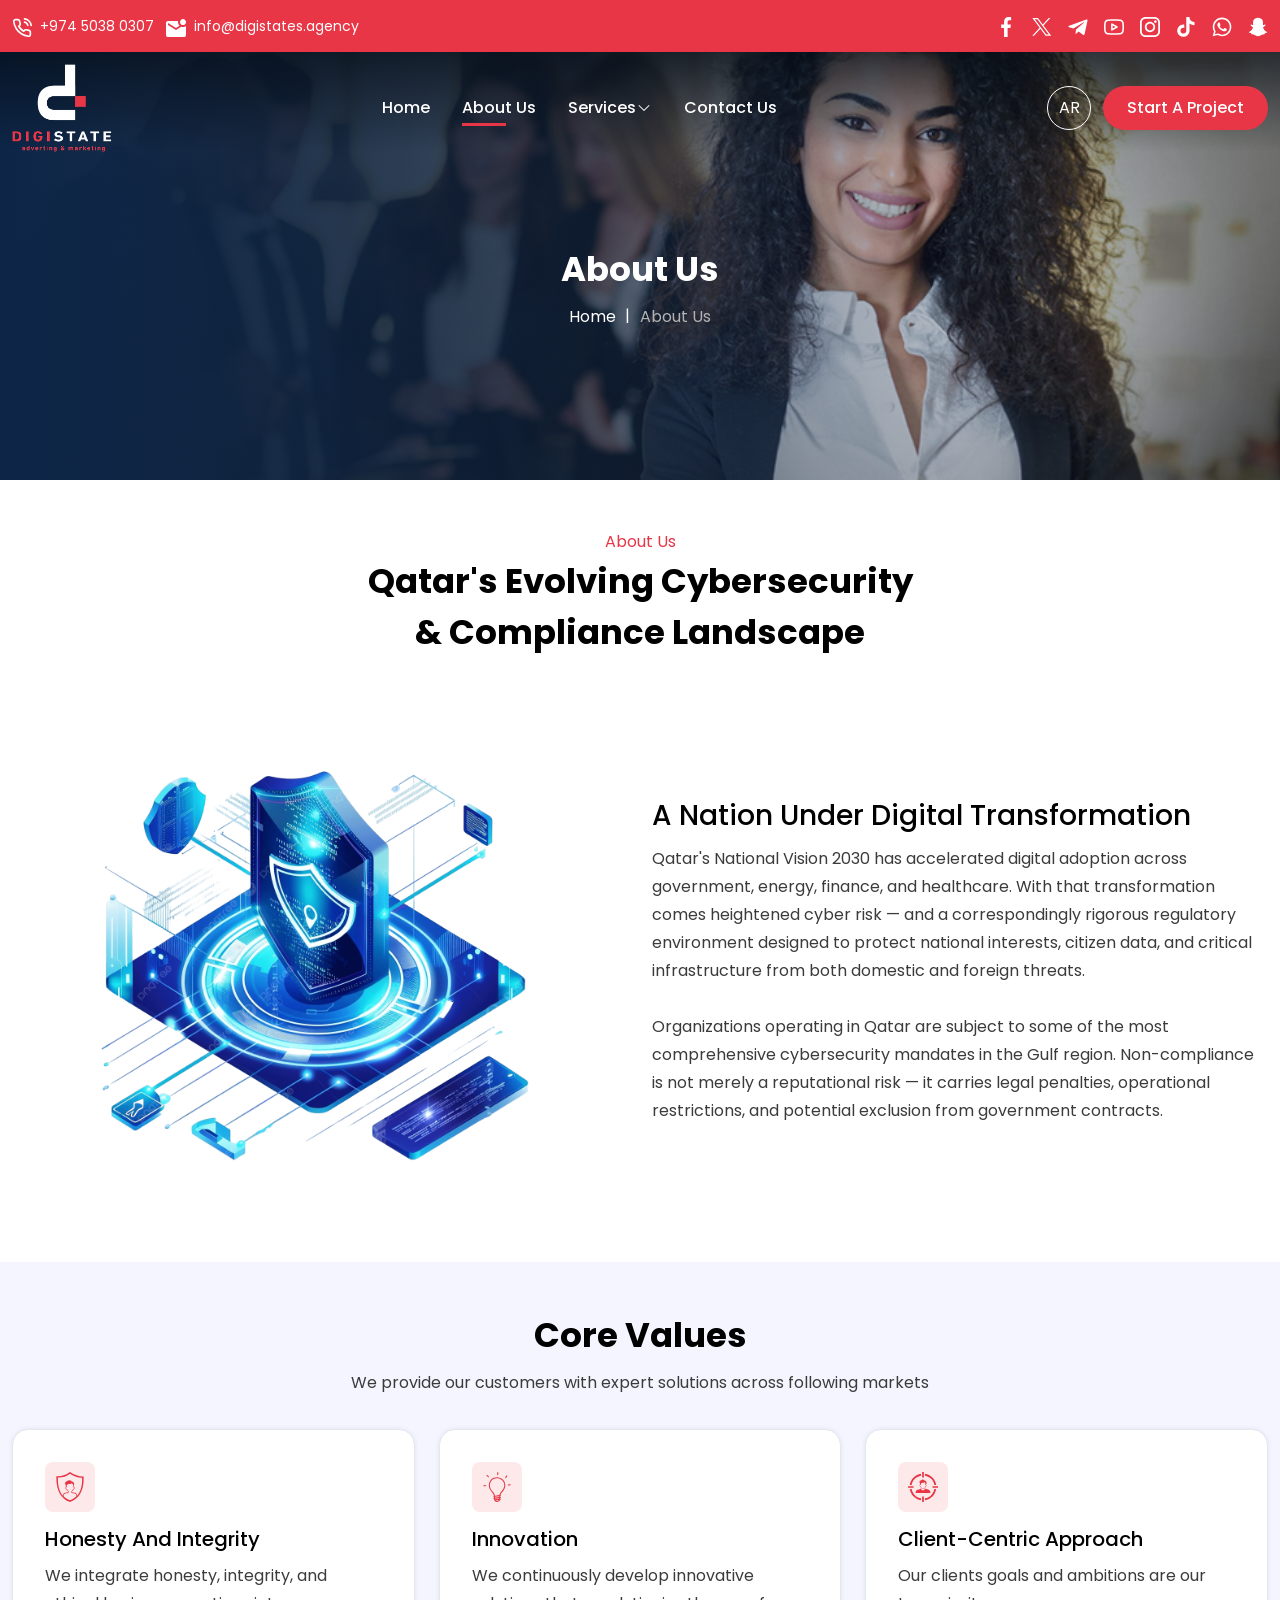
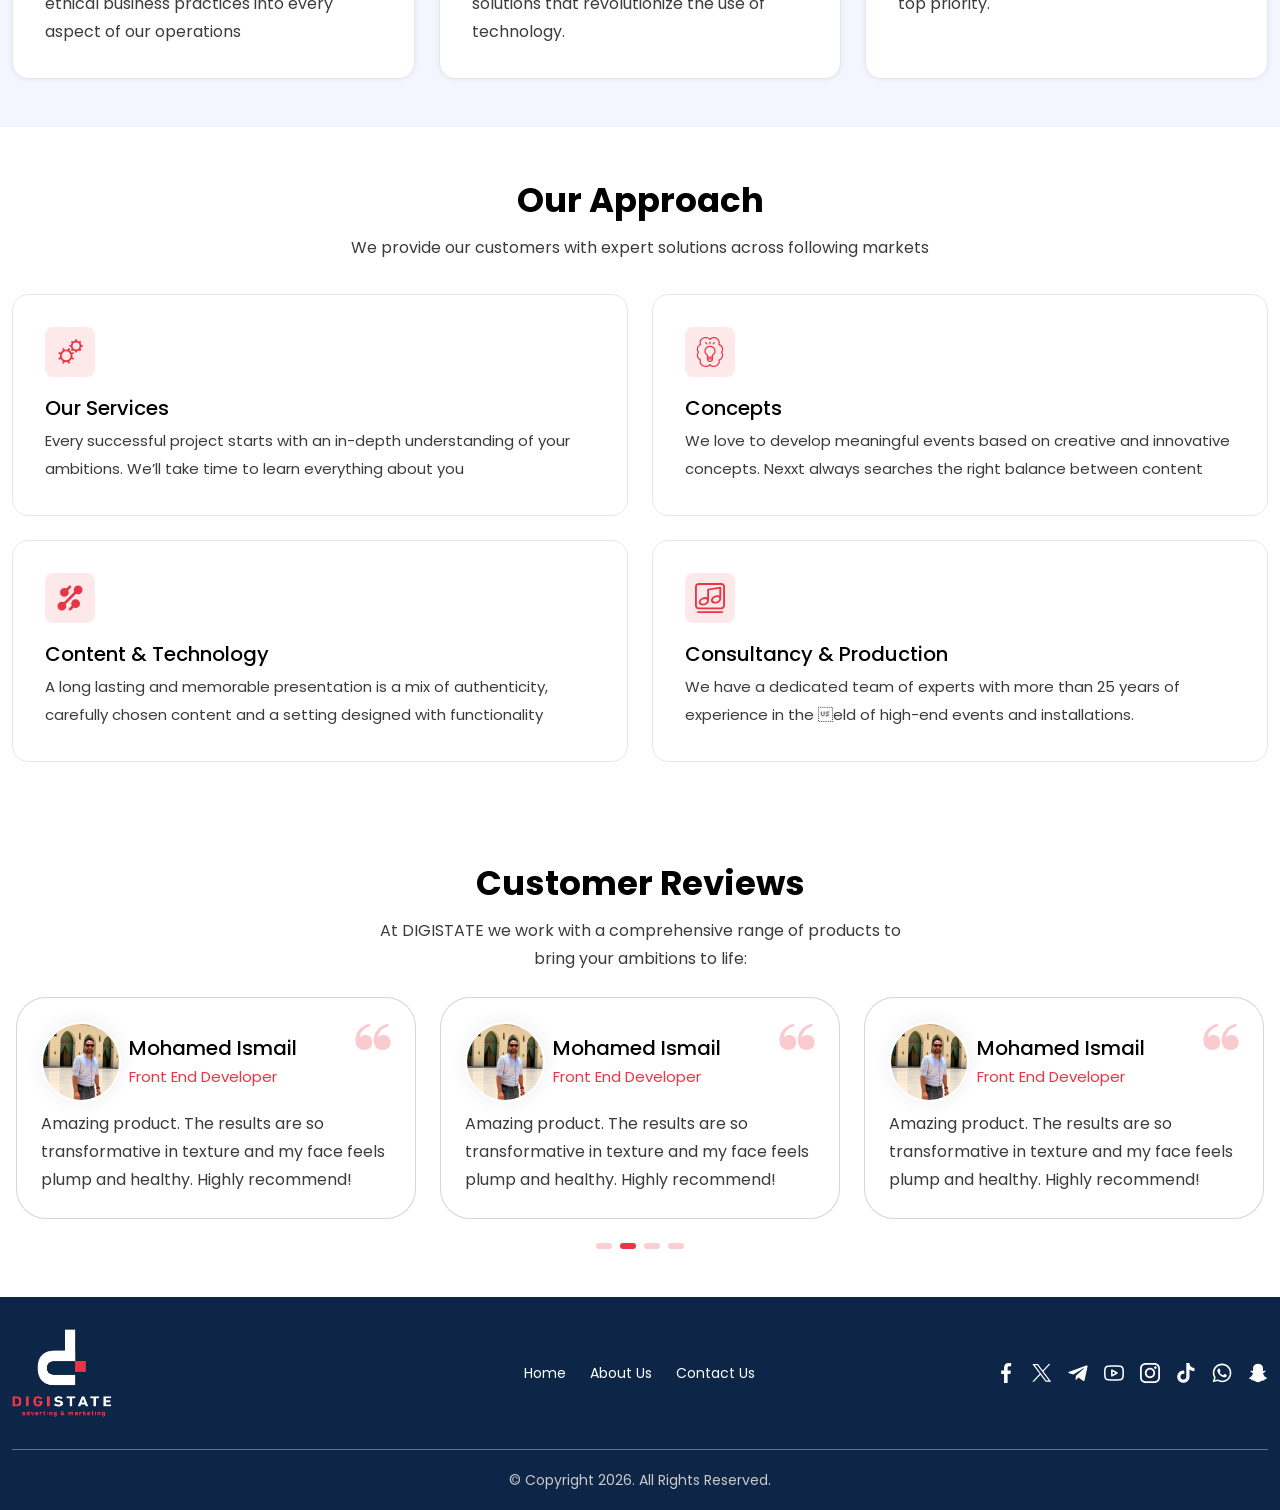
==== commit 82d4c9d0: "fix style" ====
--- a/aboutus.html
+++ b/aboutus.html
@@ -157,7 +157,7 @@
                             <a href="cybersecurity.html"> Cybersecurity & Regulatory</a>
                         </div>
                     </li>
-                    <li class="menu-item menu-dropdown">
+                    <!-- <li class="menu-item menu-dropdown">
                         <a class="menu-link" data-toggle="submenu" title="">
                             Products 
                             <svg xmlns="http://www.w3.org/2000/svg" viewBox="0 0 24 24" fill="currentColor" aria-hidden="true" data-slot="icon" color="var(--token-4e9ee025-4d41-457f-b60b-4d48970c270e, rgb(128, 133, 143))" ><path fill-rule="evenodd" d="M12.53 16.28a.75.75 0 0 1-1.06 0l-7.5-7.5a.75.75 0 0 1 1.06-1.06L12 14.69l6.97-6.97a.75.75 0 1 1 1.06 1.06l-7.5 7.5Z" clip-rule="evenodd"></path></svg>
@@ -172,7 +172,7 @@
                             <a href="products-inner.html">Interactive </a>
                             <a href="products-inner.html">Rigging & Mechanics </a>
                         </div>
-                    </li>
+                    </li> -->
                     <li class="menu-item ">
                         <a class="menu-link" href="contactus.html" title="">  contact us</a>
                     </li>
@@ -421,7 +421,7 @@
                 <nav class="navmenu">
                     <a href="index.html">home</a>
                     <a href="aboutus.html"> About Us</a>
-                    <a href="products.html">  Products   </a>
+                    <!-- <a href="products.html">  Products   </a> -->
                     <a href="contactus.html">Contact us</a>
                 </nav>
 
--- a/css/home.css
+++ b/css/home.css
@@ -160,8 +160,8 @@
       .header .menu-link::after {
         content: "";
         position: absolute;
-        left: -16px;
-        top: 14px;
+        left: 0px;
+        bottom: -4px;
         width: 0px;
         height: 3px;
         background: #E83646;
@@ -194,16 +194,11 @@
         margin-top: 48px; }
         .header .menu-item {
           display: block; } }
-    .header .menu .activelink .menu-link {
-      color: #E83646; }
-      .header .menu .activelink .menu-link::after {
-        width: 12px; }
-    .header .menu .activelink .menu-link,
-    .header .menu .menu-item:hover .menu-link {
-      color: #E83646; }
-      .header .menu .activelink .menu-link::after,
-      .header .menu .menu-item:hover .menu-link::after {
-        width: 12px; }
+    .header .menu .activelink .menu-link::after {
+      width: 60%; }
+    .header .menu .activelink .menu-link::after,
+    .header .menu .menu-item:hover .menu-link::after {
+      width: 60%; }
     @media only screen and (max-width: 999px) {
       .header .menu .activelink .submenu {
         opacity: 1;
@@ -1400,7 +1395,7 @@
           font-size: 14px; } }
 
 .values-section {
-  background: #1a33530a; }
+  background: #f5f5ff; }
   .values-section .target-grid {
     display: grid;
     grid-template-columns: repeat(3, 1fr);
@@ -1416,7 +1411,7 @@
       border: 1px solid #E2E8F0;
       border-radius: 16px;
       padding: 32px;
-      box-shadow: 0px 4px 12px 0px #00000004; }
+      box-shadow: 0px 0px 5px #00000014; }
       @media (max-width: 999px) {
         .values-section .target-grid .target-card {
           padding: 24px; } }
@@ -1517,7 +1512,7 @@
     border: 1px solid #E2E8F0;
     border-radius: 16px;
     padding: 32px;
-    box-shadow: 0px 4px 12px 0px #00000004; }
+    box-shadow: 0px 0px 5px #00000000; }
     @media (max-width: 999px) {
       .approach-section .approach-grid .approach-card {
         padding: 24px; } }
@@ -1556,7 +1551,7 @@
       gap: 12px;
       grid-template-columns: 1fr; } }
 .contactus-item .item {
-  background: #0D2648;
+  background: #E83646;
   padding: 48px; }
   @media (max-width: 999px) {
     .contactus-item .item {
@@ -1723,7 +1718,7 @@
     background: #fff;
     border-radius: 16px;
     border: 1px solid #E2E8F0;
-    box-shadow: 0px 4px 12px 0px #00000004;
+    box-shadow: 0px 0px 5px #00000014;
     padding: 32px; }
     @media (max-width: 999px) {
       .private-policy .content,
@@ -2304,7 +2299,7 @@
       border: 1px solid #E2E8F0;
       padding: 24px;
       border-radius: 8px;
-      box-shadow: 0px 4px 12px 0px #00000004; }
+      box-shadow: 0px 0px 5px #00000014; }
       @media (max-width: 999px) {
         .site-classification .target-grid .target-card,
         .site-workforce .target-grid .target-card {
@@ -2341,23 +2336,25 @@
         font-size: 14px;
         text-align: center; }
 
-.site-workforce .target-grid {
-  grid-template-columns: repeat(2, 1fr); }
-  @media (max-width: 999px) {
-    .site-workforce .target-grid {
-      grid-template-columns: repeat(1, 1fr); } }
-  .site-workforce .target-grid .target-card {
-    padding: 0px !important;
-    border: 0px;
-    overflow: hidden; }
-    .site-workforce .target-grid .target-card .photo {
-      width: 100%;
-      height: 310px;
+.site-workforce {
+  background: none; }
+  .site-workforce .target-grid {
+    grid-template-columns: repeat(2, 1fr); }
+    @media (max-width: 999px) {
+      .site-workforce .target-grid {
+        grid-template-columns: repeat(1, 1fr); } }
+    .site-workforce .target-grid .target-card {
+      padding: 0px !important;
+      border: 0px;
       overflow: hidden; }
-      .site-workforce .target-grid .target-card .photo img {
+      .site-workforce .target-grid .target-card .photo {
         width: 100%;
-        height: 100%;
-        object-fit: cover; }
+        height: 310px;
+        overflow: hidden; }
+        .site-workforce .target-grid .target-card .photo img {
+          width: 100%;
+          height: 100%;
+          object-fit: cover; }
 
 .site-approach .target-grid,
 .site-advfeatures .target-grid {
@@ -2381,7 +2378,7 @@
     border: 1px solid #E2E8F0;
     padding: 24px;
     border-radius: 8px;
-    box-shadow: 0px 4px 12px 0px #00000004; }
+    box-shadow: 0px 0px 5px #00000014; }
     @media (max-width: 999px) {
       .site-approach .target-grid .target-card,
       .site-advfeatures .target-grid .target-card {
@@ -2410,6 +2407,9 @@
     .site-advfeatures .target-grid .target-card p {
       font-size: 14px;
       text-align: center; }
+
+.site-approach {
+  background: #f5f5ff; }
 
 .site-solutions {
   background: #0D2648; }
@@ -2523,7 +2523,7 @@
     border: 1px solid #E2E8F0;
     border-radius: 16px;
     padding: 32px;
-    box-shadow: 0px 4px 12px 0px #00000004; }
+    box-shadow: 0px 0px 5px #00000014; }
     @media (max-width: 999px) {
       .site-technology .target-grid .target-card {
         padding: 24px; } }
@@ -2900,13 +2900,21 @@
       .site-security .rowbox {
         grid-template-columns: repeat(1, 1fr); } }
   .site-security .item {
+    box-shadow: 0px 0px 5px #00000014;
     padding: 20px;
     background: #fff;
-    border-radius: 16px; }
+    border-radius: 16px;
+    -moz-transition: all 0.5s ease-in-out 0s;
+    -o-transition: all 0.5s ease-in-out 0s;
+    -webkit-transition: all 0.5s ease-in-out 0s;
+    transition: all 0.5s ease-in-out 0s; }
     @media (max-width: 999px) {
       .site-security .item {
         padding-top: 24px; } }
+    .site-security .item:hover {
+      box-shadow: 0px 0px 15px #00000021; }
     .site-security .item .photo {
+      display: block;
       position: relative;
       width: 100%;
       height: 262px;
@@ -2932,11 +2940,48 @@
         border-radius: 50%;
         box-shadow: 0 4px 12px rgba(0, 0, 0, 0.1); }
     .site-security .item .title {
+      display: block;
       font-size: 22px;
       font-weight: 600;
-      margin-top: 12px; }
+      margin-top: 12px;
+      -moz-transition: all 0.5s ease-in-out 0s;
+      -o-transition: all 0.5s ease-in-out 0s;
+      -webkit-transition: all 0.5s ease-in-out 0s;
+      transition: all 0.5s ease-in-out 0s; }
+      .site-security .item .title:hover {
+        color: #E83646; }
     .site-security .item p {
       margin-top: 4px; }
+    .site-security .item .more {
+      display: inline-flex;
+      position: relative;
+      color: #E83646;
+      margin-top: 8px; }
+      .site-security .item .more::after {
+        content: "";
+        position: absolute;
+        left: 0px;
+        bottom: -4px;
+        width: 20%;
+        height: 2px;
+        background: #E83646;
+        -moz-transition: all 0.5s ease-in-out 0s;
+        -o-transition: all 0.5s ease-in-out 0s;
+        -webkit-transition: all 0.5s ease-in-out 0s;
+        transition: all 0.5s ease-in-out 0s; }
+        @media (max-width: 999px) {
+          .site-security .item .more::after {
+            display: none; } }
+      .site-security .item .more:hover::after {
+        width: 100%; }
+
+.cusempowering {
+  background: none; }
+  .cusempowering .item {
+    padding: 0px;
+    box-shadow: none !important; }
+    .cusempowering .item .title:hover {
+      color: #000; }
 
 .custfeatures {
   background: #0D2648; }
@@ -2992,16 +3037,6 @@
         color: #fff !important; }
     .custfeatures .item .accordion-item .accordion-body {
       color: #a9a9a9; }
-
-.cusbusinesses {
-  background: none; }
-  .cusbusinesses .target-card {
-    background: #e836461c !important; }
-
-.cusempowering {
-  background: none; }
-  .cusempowering .item {
-    padding: 0px; }
 
 .cusitems {
   background: none;
@@ -3142,9 +3177,8 @@
   background: #0D2648 url(../images/background.png) no-repeat fixed center center/cover;
   padding-top: 32px; }
   .footer .rowbox {
-    display: flex;
-    align-items: center;
-    justify-content: space-between;
+    display: grid;
+    grid-template-columns: repeat(3, 1fr);
     gap: 24px; }
     @media (max-width: 999px) {
       .footer .rowbox {
@@ -3156,21 +3190,23 @@
     max-width: 100px; }
     @media (max-width: 999px) {
       .footer .logo img {
-        max-width: 160px; } }
-  @media (max-width: 999px) {
-    .footer .social {
-      justify-content: center;
-      margin-top: 24px; } }
+        max-width: 140px; } }
+  .footer .social {
+    justify-content: end; }
+    @media (max-width: 999px) {
+      .footer .social {
+        justify-content: center;
+        margin-top: 24px; } }
   .footer .navmenu {
     display: flex;
     align-items: center;
-    gap: 48px; }
+    justify-content: center;
+    gap: 24px; }
     @media (max-width: 999px) {
       .footer .navmenu {
         justify-content: center;
         flex-wrap: wrap;
-        margin-top: 24px;
-        gap: 16px; } }
+        margin-top: 24px; } }
     .footer .navmenu a {
       display: block;
       position: relative;
@@ -3192,12 +3228,12 @@
     justify-content: center;
     width: 100%;
     padding: 16px 0px;
-    border-top: 1px solid #ffffff14;
+    border-top: 1px solid #ffffff57;
     margin-top: 32px; }
     .footer .copyright p {
       display: flex;
       align-items: center;
-      color: #fff;
+      color: #c9c9c9;
       font-size: 14px; }
   .footer.site-footer .navmenu {
     display: flex;
@@ -3332,7 +3368,7 @@
     left: 0;
     width: 100%;
     height: 100%;
-    background: linear-gradient(to left, #0d264800, #0d26484d);
+    background: linear-gradient(to left, #0d264800, #0d2648);
     z-index: 1; }
     @media (max-width: 999px) {
       .map-back:before {
--- a/css/home-rtl.css
+++ b/css/home-rtl.css
@@ -159,8 +159,8 @@
       .header .menu-link::after {
         content: "";
         position: absolute;
-        left: -16px;
-        top: 14px;
+        left: 0px;
+        bottom: -4px;
         width: 0px;
         height: 3px;
         background: #E83646;
@@ -193,16 +193,11 @@
         margin-top: 48px; }
         .header .menu-item {
           display: block; } }
-    .header .menu .activelink .menu-link {
-      color: #E83646; }
-      .header .menu .activelink .menu-link::after {
-        width: 12px; }
-    .header .menu .activelink .menu-link,
-    .header .menu .menu-item:hover .menu-link {
-      color: #E83646; }
-      .header .menu .activelink .menu-link::after,
-      .header .menu .menu-item:hover .menu-link::after {
-        width: 12px; }
+    .header .menu .activelink .menu-link::after {
+      width: 60%; }
+    .header .menu .activelink .menu-link::after,
+    .header .menu .menu-item:hover .menu-link::after {
+      width: 60%; }
     @media only screen and (max-width: 999px) {
       .header .menu .activelink .submenu {
         opacity: 1;
